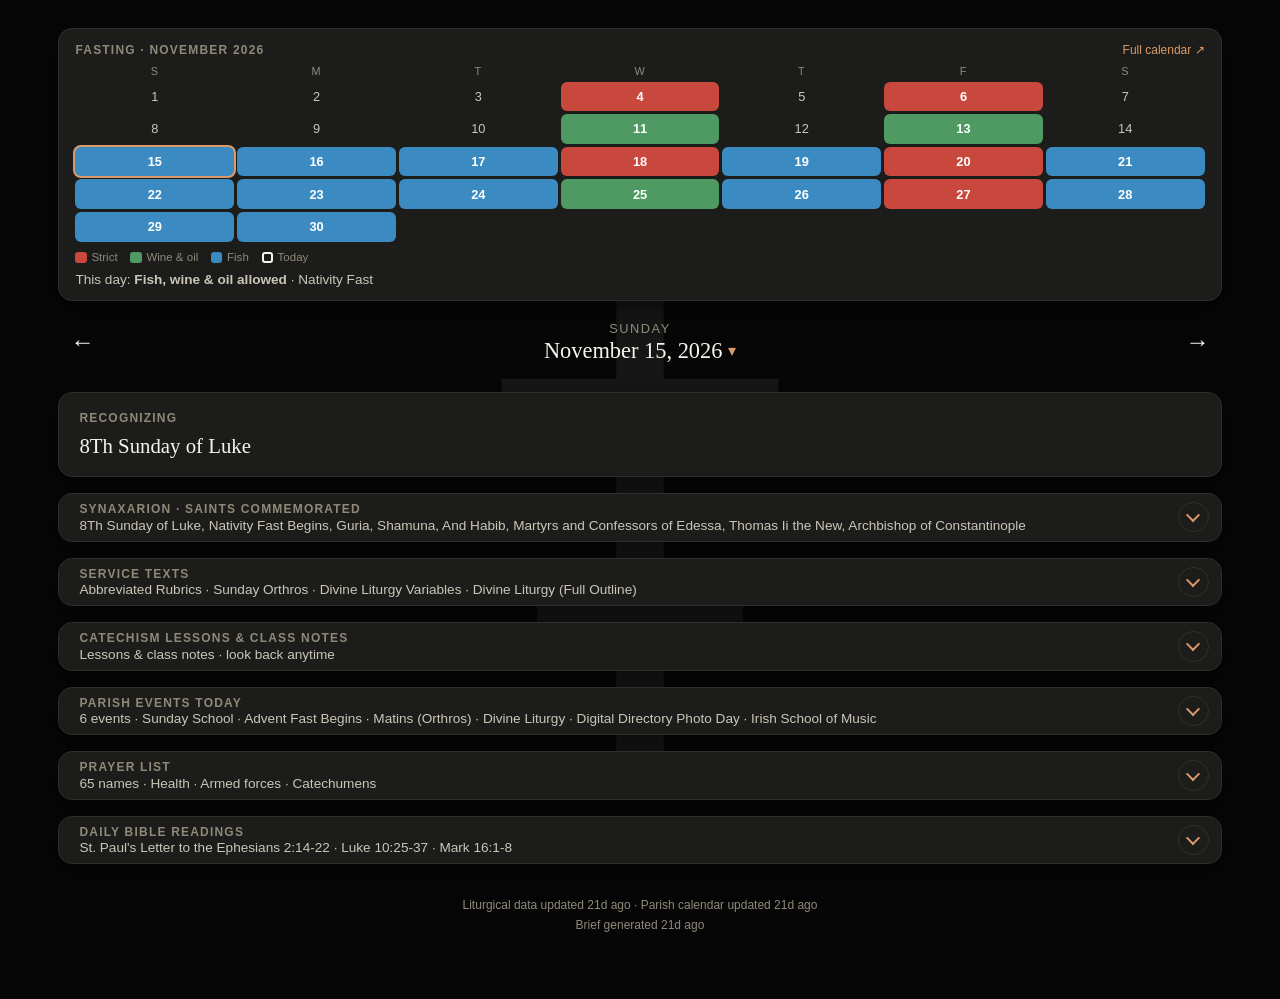
==== index.html @ bfa7f26e "Parish apolytikion of Sts. Constantine and Helen inserted every Sunday in the Liturgy texts (data/pa" ====
<!doctype html>
<html lang="en">
<head>
<meta charset="utf-8">
<meta name="viewport" content="width=device-width, initial-scale=1, viewport-fit=cover">
<title>Daily Orthodox Brief</title>
<link rel="manifest" href="manifest.webmanifest">
<link rel="apple-touch-icon" href="icons/icon-180.png">
<link rel="stylesheet" href="fasting.css">
<link rel="stylesheet" href="catechism.css">
<meta name="apple-mobile-web-app-capable" content="yes">
<meta name="apple-mobile-web-app-status-bar-style" content="black-translucent">
<meta name="theme-color" content="#060606">
<style>
  :root {
    --bg: #060606;
    --cross: #161616;
    --ink: #f7f4ec;
    --ink-soft: #cbc6b8;
    --ink-faint: #8f897a;
    --rule: #302f2c;
    --accent: #d99a6c;
    --card-bg: #1c1c1a;
    --warn-bg: #2c2314;
    --warn-ink: #e0b878;
    --serif: "Iowan Old Style", "Palatino Linotype", Palatino, Georgia, "Times New Roman", serif;
    --sans: -apple-system, BlinkMacSystemFont, "Segoe UI", Roboto, Helvetica, Arial, sans-serif;
  }
  * { box-sizing: border-box; }
  html, body {
    margin: 0;
    padding: 0;
    background: var(--bg);
    color: var(--ink);
    font-family: var(--sans);
    -webkit-font-smoothing: antialiased;
  }
  body {
    padding: env(safe-area-inset-top) env(safe-area-inset-right) env(safe-area-inset-bottom) env(safe-area-inset-left);
    min-height: 100vh;
  }
  #bg-cross {
    position: fixed;
    top: 50%;
    left: 50%;
    transform: translate(-50%, -50%);
    width: min(65vw, 420px);
    height: 88vh;
    z-index: 0;
    pointer-events: none;
  }
  #bg-cross .cross-shape { fill: var(--cross); }
  a { color: var(--accent); }
  main {
    position: relative;
    z-index: 1;
    max-width: 640px;
    margin: 0 auto;
    padding: 1.75rem 1.25rem 4rem;
  }
  @media (orientation: landscape) {
    main { max-width: 94vw; }
  }

  .nav-bar {
    display: flex;
    align-items: center;
    justify-content: space-between;
    gap: 0.75rem;
    margin-bottom: 1.5rem;
  }
  .nav-btn {
    appearance: none;
    border: none;
    background: none;
    color: var(--ink);
    font-size: 1.5rem;
    line-height: 1;
    padding: 0.5rem 0.75rem;
    cursor: pointer;
    border-radius: 8px;
  }
  .nav-btn:disabled { color: var(--rule); cursor: default; }
  .nav-btn:not(:disabled):active { background: var(--rule); }

  .date-heading {
    text-align: center;
    flex: 1;
    appearance: none;
    background: none;
    border: none;
    color: var(--ink);
    font: inherit;
    cursor: pointer;
    padding: 0.25rem 0.5rem;
    border-radius: 10px;
  }
  .date-heading:active, .date-heading[aria-expanded="true"] { background: #1c1c1a; }
  .date-caret { font-size: 0.7em; color: var(--accent); vertical-align: 0.15em; }
  .date-picker {
    position: relative;
    z-index: 5;
    background: var(--card-bg);
    border: 1px solid var(--accent);
    border-radius: 14px;
    padding: 0.9rem 1rem;
    margin: -0.75rem 0 1.25rem;
    box-shadow: 0 10px 28px rgba(0, 0, 0, 0.6);
  }
  .date-picker[hidden] { display: none; }
  .date-picker-row { display: grid; grid-template-columns: 1fr 1.6fr 1.3fr; gap: 0.5rem; }
  .date-picker label span {
    display: block;
    font-size: 0.68rem;
    letter-spacing: 0.1em;
    text-transform: uppercase;
    color: var(--ink-faint);
    margin-bottom: 0.25rem;
  }
  .date-picker select {
    width: 100%;
    background: var(--bg);
    color: var(--ink);
    border: 1px solid var(--rule);
    border-radius: 8px;
    padding: 0.55rem 0.45rem;
    font-size: 1rem;
    font-family: var(--sans);
  }
  .date-picker-actions { display: flex; gap: 0.5rem; margin-top: 0.75rem; }
  .date-picker-actions button {
    flex: 1;
    appearance: none;
    border-radius: 8px;
    padding: 0.6rem;
    font-size: 0.95rem;
    font-family: var(--sans);
    cursor: pointer;
  }
  .dp-today { background: none; border: 1px solid var(--rule); color: var(--ink); }
  .dp-go { background: var(--accent); border: 1px solid var(--accent); color: #1c1c1a; font-weight: 700; }
  .date-heading .weekday {
    display: block;
    font-size: 0.8rem;
    letter-spacing: 0.12em;
    text-transform: uppercase;
    color: var(--ink-faint);
    margin-bottom: 0.15rem;
  }
  .date-heading .date {
    display: block;
    font-family: var(--serif);
    font-size: 1.4rem;
  }
  .today-btn {
    display: block;
    margin: -0.75rem auto 1.5rem;
    text-align: center;
    background: none;
    border: none;
    color: var(--accent);
    font-size: 0.85rem;
    cursor: pointer;
  }

  section.card {
    background: var(--card-bg);
    border: 1px solid var(--rule);
    border-radius: 14px;
    padding: 1.1rem 1.25rem;
    margin-bottom: 1rem;
    box-shadow: 0 8px 24px rgba(0, 0, 0, 0.5);
  }
  section.card h2 {
    margin: 0 0 0.6rem;
    font-size: 0.75rem;
    letter-spacing: 0.1em;
    text-transform: uppercase;
    color: var(--ink-faint);
    font-weight: 600;
  }

  .feast-title {
    font-family: var(--serif);
    font-size: 1.3rem;
    margin: 0;
  }

  .great-feast-badge {
    margin: 0 0 0.5rem;
    font-size: 0.78rem;
    font-weight: 700;
    letter-spacing: 0.12em;
    text-transform: uppercase;
    color: var(--accent);
  }

  .summary-title {
    font-family: var(--serif);
    font-size: 1.05rem;
    color: var(--ink-soft);
    margin: 0 0 0.75rem;
  }

  .synaxarion-panel { margin-top: 0.5rem; }

  /* Collapsible sections: a thin bar with a chevron; the open body scrolls
     inside itself and stops just short of the screen height. */
  section.card.cs { padding: 0; }
  .cs-bar {
    appearance: none; display: flex; align-items: center; gap: 0.6rem; width: 100%;
    background: var(--card-bg); border: none; border-radius: 14px; color: var(--ink);
    padding: 0.5rem 0.75rem 0.5rem 1.25rem; text-align: left; cursor: pointer; font-family: var(--sans);
    position: sticky; top: 0; z-index: 3;
  }
  .cs.open > .cs-bar { border-radius: 14px 14px 0 0; border-bottom: 1px solid var(--rule); }
  .cs-bar:focus-visible { outline: 2px solid var(--accent); outline-offset: -2px; }
  .cs-titles { flex: 1; min-width: 0; display: flex; flex-direction: column; }
  .cs-title { font-size: 0.75rem; letter-spacing: 0.1em; text-transform: uppercase; color: var(--ink-faint); font-weight: 600; }
  .cs-meta { font-size: 0.85rem; color: var(--ink-soft); margin-top: 0.1rem; white-space: nowrap; overflow: hidden; text-overflow: ellipsis; }
  .cs-meta:empty { display: none; }
  .cs-highlight .cs-title { color: var(--accent); }
  .cs-chevron {
    flex-shrink: 0; width: 1.9rem; height: 1.9rem; border-radius: 50%; border: 1px solid var(--rule);
    display: flex; align-items: center; justify-content: center; color: var(--accent);
  }
  .cs-chevron::before {
    content: ""; width: 0.5rem; height: 0.5rem; border-right: 2px solid currentColor; border-bottom: 2px solid currentColor;
    transform: translateY(-0.12rem) rotate(45deg); transition: transform 0.2s;
  }
  .cs.open .cs-chevron::before { transform: translateY(0.12rem) rotate(-135deg); }
  .cs-body {
    max-height: calc(100vh - 80px);
    max-height: calc(100dvh - 80px);
    overflow-y: auto;
    -webkit-overflow-scrolling: touch;
    /* Let a swipe that reaches the end of the box carry on scrolling the page
       (like the old service-text panel), so she can move on to other sections.
       Only sideways overscroll is contained. */
    overscroll-behavior-x: contain;
    overscroll-behavior-y: auto;
    scrollbar-color: #ffffff transparent;
    padding: 0.8rem 1.25rem 1.1rem;
  }
  .cs-body[hidden] { display: none; }
  /* Pinned footer under a section's scroll box (Service Texts notes). */
  .cs-foot {
    position: sticky; bottom: 0; z-index: 3;
    background: var(--card-bg); border-top: 1px solid var(--rule);
    border-radius: 0 0 14px 14px; padding: 0.55rem 1.25rem calc(0.6rem + env(safe-area-inset-bottom));
  }
  .cs:not(.open) > .cs-foot { display: none; }
  .svc-foot:not(:has(.svc-notes)):has(.anchored-summary[hidden]) { display: none; }
  .cs[data-cs="services"] > .cs-body { max-height: calc(100vh - 80px - 3.6rem); max-height: calc(100dvh - 80px - 3.6rem); }
  .cs[data-cs="services"].notes-open > .cs-body { max-height: calc(100vh - 80px - 17rem); max-height: calc(100dvh - 80px - 17rem); }
  .svc-notes-row { display: flex; align-items: center; gap: 0.6rem; }
  .svc-notes-toggle {
    flex: 1; appearance: none; background: none; border: none; padding: 0.35rem 0; cursor: pointer; text-align: left;
    color: var(--ink); font-family: var(--sans); font-size: 0.9rem; display: flex; align-items: center; gap: 0.45rem;
  }
  .svc-notes-chev { width: 0.45rem; height: 0.45rem; border-right: 2px solid var(--accent); border-bottom: 2px solid var(--accent); transform: translateY(0.1rem) rotate(-135deg); transition: transform 0.2s; }
  .svc-notes-toggle[aria-expanded="true"] .svc-notes-chev { transform: translateY(-0.1rem) rotate(45deg); }
  .svc-notes-row .notes-doxy { width: auto; margin: 0; flex-shrink: 0; }
  .svc-notes-panel { padding-top: 0.5rem; }
  .svc-notes-panel .notes-textarea { min-height: 7rem; }
  .svc-foot .anchored-summary { margin-top: 0; padding-top: 0; border-top: none; }
  .svc-notes + .anchored-summary:not([hidden]) { margin-top: 0.35rem; font-size: 0.8rem; }
  .cs-body::-webkit-scrollbar { width: 8px; }
  .cs-body::-webkit-scrollbar-track { background: transparent; }
  .cs-body::-webkit-scrollbar-thumb { background-color: #ffffff; border-radius: 8px; }
  /* Inside a collapsible the section body is the one scroller (no nested scroll boxes). */
  .cs-body .service-text-panel { max-height: none; overflow: visible; }
  /* Sticky headers inside the scroll box sit flush with its top edge; the shadow
     covers the box's top padding so text doesn't peek through above them. */
  .cs-body .checkable-header { top: -0.8rem; box-shadow: 0 -0.8rem 0 var(--card-bg); }
  .cs-body .text-switch ~ .service-text-scroll .checkable-header { top: calc(-0.8rem + var(--switch-h, 0px)); box-shadow: none; }

  .na-section { margin-top: 1rem; padding-top: 0.8rem; border-top: 1px solid var(--rule); }
  .na-heading { margin: 0 0 0.6rem; font-size: 0.72rem; letter-spacing: 0.1em; text-transform: uppercase; color: var(--ink-faint); font-weight: 600; }
  .na-bio { margin-bottom: 0.9rem; }
  .na-bio summary { list-style: none; cursor: pointer; }
  .na-bio summary::-webkit-details-marker { display: none; }
  .na-title { display: block; font-weight: 600; font-size: 0.95rem; margin-bottom: 0.25rem; }
  .na-excerpt { display: block; font-family: var(--serif); font-size: 1.02rem; line-height: 1.55; color: var(--ink-soft); }
  .na-bio[open] .na-excerpt { display: none; }
  .na-more { display: inline-block; margin-top: 0.3rem; font-size: 0.85rem; color: var(--accent); }
  .na-bio[open] .na-more { display: none; }
  .na-full { font-family: var(--serif); font-size: 1.02rem; line-height: 1.6; color: var(--ink-soft); }
  .na-full p { margin: 0 0 0.6rem; }
  .na-bio { scroll-margin-top: 0.75rem; }
  .na-less { display: block; margin: 0 0 0.35rem; padding: 0; border: none; background: none; font: inherit; font-size: 0.85rem; color: var(--accent); cursor: pointer; }
  .na-link { display: inline-block; margin-top: 0.3rem; font-size: 0.85rem; }
  .na-note { font-size: 0.72rem; color: var(--ink-faint); margin: 0.2rem 0 0; }

  .story-block { margin-bottom: 1.1rem; }
  .story-block:last-child { margin-bottom: 0; }
  .story-title { font-weight: 600; font-size: 0.95rem; margin: 0 0 0.3rem; }
  .story-text { font-family: var(--serif); font-size: 1.05rem; line-height: 1.6; color: var(--ink-soft); }
  .story-text p { margin: 0 0 0.6rem; }
  .story-text p:last-child { margin-bottom: 0; }

  .fast-cal-link { font-size: 0.85rem; }

  a.mini-fast {
    display: block;
    color: inherit;
    text-decoration: none;
    -webkit-tap-highlight-color: transparent;
  }
  a.mini-fast:active section.card { background: #232320; }
  .mini-fast section.card { padding: 0.85rem 1rem 0.8rem; }
  .mini-fast-head {
    display: flex;
    align-items: baseline;
    justify-content: space-between;
    margin-bottom: 0.5rem;
  }
  .mini-fast-head h2 { margin: 0 !important; }
  .mini-fast-open { font-size: 0.75rem; color: var(--accent); white-space: nowrap; }
  .mini-fast-today { font-size: 0.85rem; color: var(--ink-soft); margin: 0.55rem 0 0; }
  .mini-fast-note { font-size: 0.7rem; color: var(--ink-faint); margin: 0.35rem 0 0; }

  .reading-block { margin-bottom: 1.4rem; }
  .reading-block:last-child { margin-bottom: 0; }
  .reading-label {
    font-size: 0.85rem;
    font-weight: 600;
    color: var(--ink-soft);
    margin: 0 0 0.4rem;
  }
  .reading-source {
    font-weight: 400;
    font-style: italic;
    color: var(--ink-faint);
    margin-left: 0.5rem;
  }
  .reading-text {
    font-family: var(--serif);
    font-size: 1.15rem;
    line-height: 1.6;
    margin: 0;
  }

  .link-row {
    display: flex;
    gap: 1.25rem;
    flex-wrap: wrap;
    font-size: 0.95rem;
  }

  .service-select {
    width: 100%;
    background: var(--bg);
    color: var(--ink);
    border: 1px solid var(--rule);
    border-radius: 8px;
    padding: 0.6rem 0.7rem;
    font-size: 1rem;
    font-family: var(--sans);
  }
  .service-text-scroll { margin-top: 0.5rem; }
  .text-switch {
    position: sticky; top: -0.8rem; z-index: 3;
    background: var(--card-bg); box-shadow: 0 -0.8rem 0 var(--card-bg);
    margin: 0 -1.25rem; padding: 0.15rem 0 0.45rem;
    border-bottom: 1px solid var(--rule);
  }
  .text-chips {
    display: flex; gap: 0.4rem; overflow-x: auto; -webkit-overflow-scrolling: touch;
    padding: 0 1.25rem; scrollbar-width: none; overscroll-behavior-x: contain;
  }
  .text-chips::-webkit-scrollbar { display: none; }
  .text-chip {
    flex-shrink: 0; appearance: none; cursor: pointer; white-space: nowrap;
    background: var(--bg); color: var(--ink-soft); border: 1px solid var(--rule); border-radius: 999px;
    padding: 0.45rem 0.85rem; font-size: 0.85rem; font-family: var(--sans);
  }
  .text-chip.active { border-color: var(--accent); color: var(--accent); background: rgba(217, 154, 108, 0.1); font-weight: 600; }
  .text-switch-prompt { margin: 0.6rem 0 0; font-size: 0.85rem; color: var(--ink-faint); }
  .text-switch-prompt[hidden] { display: none; }
  .service-text-panel {
    max-height: calc(50vh + 192px);
    overflow-y: auto;
    -webkit-overflow-scrolling: touch;
    scrollbar-color: #ffffff transparent;
  }
  .service-text-panel::-webkit-scrollbar { width: 8px; }
  .service-text-panel::-webkit-scrollbar-track { background: transparent; }
  .service-text-panel::-webkit-scrollbar-thumb {
    background-color: #ffffff;
    border-radius: 8px;
  }
  .service-text-body {
    font-family: var(--serif);
    font-size: 1.05rem;
    line-height: 1.6;
    white-space: pre-wrap;
  }

  .checkable-line {
    display: flex;
    align-items: flex-start;
    gap: 0.65rem;
    margin-bottom: 0.85rem;
    cursor: pointer;
  }
  .line-check {
    flex-shrink: 0;
    width: 1.15rem;
    height: 1.15rem;
    margin-top: 0.25rem;
    accent-color: var(--accent);
  }
  .line-text {
    font-family: var(--serif);
    font-size: 1.05rem;
    line-height: 1.5;
    white-space: pre-wrap;
  }
  .checkable-line:has(.line-check:checked) .line-text { opacity: 0.4; }
  .checkable-line.heading-line {
    cursor: default;
    margin-top: 1.1rem;
  }
  .checkable-line.heading-line .line-text {
    font-weight: 600;
    letter-spacing: 0.02em;
  }
  .checkable-line.meta-line {
    cursor: default;
  }
  .checkable-line.meta-line .line-text {
    color: var(--ink-faint);
    font-size: 0.95rem;
  }

  .checkable-header {
    position: sticky;
    top: 0;
    z-index: 2;
    background: var(--card-bg);
    padding-bottom: 0.25rem;
    border-bottom: 1px solid var(--rule);
  }
  .jump-to-progress {
    appearance: none;
    display: block;
    width: 100%;
    text-align: left;
    background: none;
    border: 1px solid var(--rule);
    border-radius: 8px;
    color: var(--accent);
    padding: 0.45rem 0.7rem;
    margin: 0.5rem 0 0.5rem;
    font-size: 0.85rem;
    font-family: var(--sans);
    cursor: pointer;
  }
  .jump-to-progress:active { background: var(--rule); }
  .header-actions { display: flex; gap: 0.5rem; align-items: stretch; }
  .header-actions .jump-to-progress { flex: 1; }
  .add-note-btn {
    appearance: none;
    background: none;
    border: 1px solid var(--rule);
    border-radius: 8px;
    color: var(--accent);
    padding: 0.45rem 0.7rem;
    margin: 0.5rem 0;
    font-size: 0.85rem;
    font-family: var(--sans);
    cursor: pointer;
    white-space: nowrap;
  }
  .add-note-btn:active { background: var(--rule); }
  .checkable-rows .checkable-line { -webkit-touch-callout: none; -webkit-user-select: none; user-select: none; }
  .checkable-line.note-pressing { background: rgba(217, 154, 108, 0.12); border-radius: 8px; }
  .anchored-note {
    display: block;
    width: 100%;
    text-align: left;
    appearance: none;
    background: rgba(217, 154, 108, 0.08);
    border: none;
    border-left: 3px solid var(--accent);
    border-radius: 0 8px 8px 0;
    color: var(--ink);
    font-family: var(--sans);
    font-size: 0.9rem;
    line-height: 1.45;
    padding: 0.45rem 0.7rem;
    margin: -0.4rem 0 0.9rem 1.8rem;
    width: calc(100% - 1.8rem);
    white-space: pre-wrap;
    cursor: pointer;
  }
  .anchored-note::before { content: "\1F4DD  "; }
  .notes-hint { font-size: 0.75rem; color: var(--ink-faint); margin: 0.6rem 0 0; }
  .anchored-summary {
    display: flex;
    align-items: center;
    justify-content: space-between;
    gap: 0.75rem;
    margin-top: 0.7rem;
    padding-top: 0.7rem;
    border-top: 1px solid var(--rule);
    font-size: 0.85rem;
    color: var(--ink-soft);
  }
  .anchored-summary[hidden] { display: none; }
  .anchored-summary .notes-doxy { width: auto; margin: 0; white-space: nowrap; flex-shrink: 0; }
  .note-sheet-backdrop {
    position: fixed; inset: 0; z-index: 50;
    background: rgba(0, 0, 0, 0.6);
    display: flex; align-items: flex-end; justify-content: center;
  }
  .note-sheet {
    width: 100%; max-width: 640px;
    background: var(--card-bg);
    border: 1px solid var(--rule);
    border-radius: 16px 16px 0 0;
    padding: 1rem 1.1rem calc(1rem + env(safe-area-inset-bottom));
    box-shadow: 0 -8px 24px rgba(0, 0, 0, 0.6);
  }
  .note-sheet h3 { margin: 0 0 0.3rem; font-size: 0.75rem; letter-spacing: 0.1em; text-transform: uppercase; color: var(--ink-faint); font-weight: 600; }
  .note-sheet .note-quote { font-family: var(--serif); font-size: 0.95rem; color: var(--ink-soft); margin: 0 0 0.6rem; font-style: italic; }
  .note-sheet textarea { min-height: 6rem; }
  .note-sheet-actions { display: flex; gap: 0.5rem; margin-top: 0.6rem; }
  .note-sheet-actions button {
    flex: 1; appearance: none; background: none; border: 1px solid var(--rule); border-radius: 8px;
    color: var(--ink); padding: 0.6rem; font-size: 0.9rem; font-family: var(--sans); cursor: pointer;
  }
  .note-sheet-actions .note-save { border-color: var(--accent); color: var(--accent); font-weight: 600; }
  .note-sheet-actions .note-delete { color: #e07a6e; }
  .text-search-bar {
    display: flex;
    align-items: center;
    gap: 0.5rem;
    padding-bottom: 0.5rem;
  }
  .text-search-input {
    flex: 1;
    min-width: 0;
    background: var(--bg);
    color: var(--ink);
    border: 1px solid var(--rule);
    border-radius: 8px;
    padding: 0.5rem 0.7rem;
    font-size: 0.95rem;
    font-family: var(--sans);
  }
  .text-search-count {
    font-size: 0.78rem;
    color: var(--ink-faint);
    white-space: nowrap;
    min-width: 3.5em;
    text-align: center;
  }
  .text-search-nav {
    appearance: none;
    background: none;
    border: 1px solid var(--rule);
    border-radius: 6px;
    color: var(--ink);
    padding: 0.35rem 0.55rem;
    font-size: 0.9rem;
    line-height: 1;
    cursor: pointer;
  }
  .text-search-nav:active { background: var(--rule); }
  .text-search-clear {
    appearance: none;
    background: none;
    border: 1px solid var(--rule);
    border-radius: 6px;
    color: var(--ink);
    width: 1.9rem;
    height: 1.9rem;
    font-size: 1.1rem;
    line-height: 1;
    cursor: pointer;
    flex-shrink: 0;
  }
  .text-search-clear:active { background: var(--rule); }
  .line-text mark {
    background: var(--accent);
    color: var(--bg);
    border-radius: 3px;
    padding: 0 1px;
  }
  .checkable-line.search-current {
    outline: 2px solid var(--accent);
    border-radius: 8px;
  }

  .notes-textarea {
    display: block;
    width: 100%;
    min-height: 9rem;
    resize: vertical;
    background: var(--bg);
    color: var(--ink);
    border: 1px solid var(--rule);
    border-radius: 8px;
    padding: 0.6rem 0.7rem;
    font-family: var(--serif);
    font-size: 1rem;
    line-height: 1.5;
    /* White scrollbar, like the service-text scroll box (color-scheme makes
       iOS draw its overlay scroll indicator light on the dark box). */
    overflow-y: auto;
    color-scheme: dark;
    scrollbar-color: #ffffff transparent;
  }
  .notes-textarea::-webkit-scrollbar { width: 8px; }
  .notes-textarea::-webkit-scrollbar-track { background: transparent; }
  .notes-textarea::-webkit-scrollbar-thumb { background-color: #ffffff; border-radius: 8px; }

  /* Parish practice in the Divine Liturgy Full Outline (see parishPractice). */
  .parish-tag {
    display: inline-block; font-family: var(--sans, system-ui, sans-serif); font-style: normal;
    font-size: 0.66rem; font-weight: 600; letter-spacing: 0.06em; text-transform: uppercase;
    color: var(--accent); border: 1px solid var(--accent); border-radius: 999px;
    padding: 0.05rem 0.45rem; margin-right: 0.35rem; vertical-align: 0.12em;
  }
  .parish-rubric {
    margin: -0.35rem 0 0.9rem 1.8rem; font-family: var(--serif); font-style: italic;
    font-size: 0.98rem; line-height: 1.45; color: var(--accent);
  }
  .heading-line + .parish-rubric, .parish-rubric + .parish-rubric { margin-left: 0; }
  .heading-line + .parish-rubric { margin-top: -0.3rem; }
  .parish-rubric + .parish-rubric { margin-top: -0.5rem; }
  .line-main { display: flex; flex-direction: column; min-width: 0; }
  .choir-resp {
    font-family: var(--serif); font-style: italic; font-size: 0.95rem; color: var(--ink-faint); margin-top: 0.15rem;
  }
  .line-ref {
    align-self: flex-start; margin-top: 0.25rem; font-size: 0.8rem; color: var(--accent);
    border: 1px solid var(--rule); border-radius: 6px; padding: 0.05rem 0.4rem;
  }
  /* "The choir responds ... to each petition": its response is shown after
     every petition instead, so the instruction line itself is hidden. */
  .checkable-line.rubric-line { display: none; }
  .checkable-line.parish-title .title-sub {
    font-family: var(--serif); font-style: italic; font-weight: 400; font-size: 0.92rem; color: var(--ink-faint); margin-top: 0.2rem;
  }
  .checkable-line.reading-title { cursor: default; margin: 0.6rem 0 0.5rem; }
  .reading-kicker {
    font-size: 0.72rem; font-weight: 600; letter-spacing: 0.08em; text-transform: uppercase; color: var(--accent);
  }
  .checkable-line.reading-title .line-text { font-weight: 600; }
  .checkable-line.reading-line { border-left: 3px solid var(--accent); padding-left: 0.6rem; margin-left: -0.2rem; }
  .reading-fill { border-left: 3px solid var(--accent); padding-left: 0.75rem; margin: 0 0 0.85rem; font-family: var(--serif); font-size: 1.05rem; line-height: 1.5; }
  .reading-fill p { margin: 0; }
  .reading-fill .reading-fill-src { font-size: 0.8rem; color: var(--ink-faint); font-style: italic; margin-bottom: 0.2rem; }
  .parish-insert { margin: 1.1rem 0 1rem; border-left: 3px solid var(--accent); padding-left: 0.75rem; }
  .parish-insert-title { font-weight: 600; letter-spacing: 0.02em; font-family: var(--serif); font-size: 1.05rem; }
  .parish-insert-text { margin: 0.35rem 0 0; }
  .parish-skip { margin: 0.2rem 0 0.9rem; }
  .parish-skip-toggle {
    appearance: none; display: block; width: 100%; text-align: left; background: transparent;
    border: 1px dashed var(--rule); border-radius: 8px; padding: 0.55rem 0.7rem; color: var(--accent);
    font-family: var(--serif); font-style: italic; font-size: 0.98rem; line-height: 1.4; cursor: pointer;
  }
  .parish-skip-show {
    display: block; margin-top: 0.2rem; font-style: normal; font-size: 0.8rem; color: var(--ink-faint);
  }
  .parish-skip-show::after { content: " \25BE"; }
  .parish-skip-toggle[aria-expanded="true"] .parish-skip-show::after { content: " \25B4"; }
  .parish-skip.collapsed .parish-skip-rows { display: none; }
  .parish-skip-rows { opacity: 0.55; margin-top: 0.7rem; }
  .notes-actions {
    display: flex;
    align-items: center;
    gap: 0.6rem;
    margin-top: 0.6rem;
  }
  .notes-copy, .notes-text-link {
    appearance: none;
    background: none;
    border: 1px solid var(--rule);
    border-radius: 8px;
    color: var(--accent);
    padding: 0.55rem 0.7rem;
    font-size: 0.85rem;
    font-family: var(--sans);
    text-decoration: none;
    cursor: pointer;
    flex: 1;
  }
  .notes-copy:active, .notes-text-link:active, .notes-doxy:active { background: var(--rule); }
  .notes-doxy {
    appearance: none;
    display: block;
    width: 100%;
    margin-top: 0.6rem;
    background: none;
    border: 1px solid var(--accent);
    border-radius: 8px;
    color: var(--accent);
    padding: 0.55rem 0.7rem;
    font-size: 0.85rem;
    font-family: var(--sans);
    cursor: pointer;
  }
  .notes-copy-status {
    display: block;
    font-size: 0.8rem;
    color: var(--ink-faint);
    margin-top: 0.4rem;
    min-height: 1.2em;
  }

  .event-list { margin: 0; padding: 0; list-style: none; }
  .event-item { padding: 0.5rem 0; border-bottom: 1px solid var(--rule); }
  .event-item:last-child { border-bottom: none; }
  .event-item a { text-decoration: none; color: inherit; }
  .event-time { display: block; font-size: 0.8rem; color: var(--ink-faint); }
  .event-title { display: block; font-size: 1rem; }

  .prayer-group { margin-bottom: 0.75rem; }
  .prayer-group:last-child { margin-bottom: 0; }
  .prayer-group h3 {
    margin: 0 0 0.2rem;
    font-size: 0.8rem;
    font-weight: 600;
    color: var(--ink-soft);
  }
  .prayer-names { margin: 0; font-size: 0.98rem; }

  .banner {
    background: var(--warn-bg);
    color: var(--warn-ink);
    border-radius: 10px;
    padding: 0.7rem 0.9rem;
    font-size: 0.85rem;
    margin-bottom: 1rem;
  }

  footer {
    text-align: center;
    color: var(--ink-faint);
    font-size: 0.75rem;
    margin-top: 2rem;
    line-height: 1.6;
  }

  .empty-state {
    text-align: center;
    color: var(--ink-faint);
    padding: 3rem 1rem;
    font-family: var(--serif);
    font-size: 1.1rem;
  }
</style>
</head>
<body>
<svg id="bg-cross" viewBox="0 0 200 400" preserveAspectRatio="xMidYMid meet" aria-hidden="true">
  <g class="cross-shape">
    <rect x="88" y="30" width="24" height="340"/>
    <rect x="55" y="72" width="90" height="24"/>
    <rect x="30" y="164" width="140" height="28"/>
    <rect x="48" y="268" width="104" height="24"/>
  </g>
</svg>
<main id="app">
  <div class="empty-state" id="loading">Loading today&rsquo;s brief&hellip;</div>
</main>

<script src="fasting.js"></script>
<script src="catechism.js"></script>
<script>
(function () {
  "use strict";

  var app = document.getElementById("app");
  var dayCache = {};
  var index = null;
  var fastingData = null;
  var serviceOrder = [];
  var currentDate = null;

  function esc(s) {
    return String(s == null ? "" : s).replace(/[&<>"']/g, function (c) {
      return { "&": "&amp;", "<": "&lt;", ">": "&gt;", '"': "&quot;", "'": "&#39;" }[c];
    });
  }

  function parseISODate(s) {
    var parts = s.split("-").map(Number);
    return new Date(parts[0], parts[1] - 1, parts[2]);
  }

  function formatISODate(d) {
    var y = d.getFullYear();
    var m = String(d.getMonth() + 1).padStart(2, "0");
    var day = String(d.getDate()).padStart(2, "0");
    return y + "-" + m + "-" + day;
  }

  function addDays(dateStr, n) {
    var d = parseISODate(dateStr);
    d.setDate(d.getDate() + n);
    return formatISODate(d);
  }

  function friendlyDate(dateStr) {
    var d = parseISODate(dateStr);
    var weekday = d.toLocaleDateString(undefined, { weekday: "long" });
    var rest = d.toLocaleDateString(undefined, { month: "long", day: "numeric", year: "numeric" });
    return { weekday: weekday, date: rest };
  }

  function formatEventTime(sqlDateTime) {
    if (!sqlDateTime) return "";
    var iso = sqlDateTime.replace(" ", "T");
    var d = new Date(iso);
    if (isNaN(d.getTime())) return "";
    var isMidnight = d.getHours() === 0 && d.getMinutes() === 0;
    if (isMidnight) return "All day";
    return d.toLocaleTimeString(undefined, { hour: "numeric", minute: "2-digit" });
  }

  function fetchJSON(url) {
    return fetch(url, { cache: "no-store" }).then(function (r) {
      if (!r.ok) throw new Error("HTTP " + r.status + " for " + url);
      return r.json();
    });
  }

  function loadIndex() {
    return fetchJSON("data/index.json").then(function (data) {
      index = data;
    });
  }

  var parish = null;
  function loadParish() {
    return fetchJSON("data/parish.json").then(function (d) { parish = d; }).catch(function () { parish = null; });
  }

  function loadDay(dateStr) {
    if (dayCache[dateStr]) return Promise.resolve(dayCache[dateStr]);
    return fetchJSON("data/days/" + dateStr + ".json").then(function (data) {
      dayCache[dateStr] = data;
      return data;
    });
  }

  function relativeStaleness(iso) {
    if (!iso) return "never";
    var then = new Date(iso).getTime();
    if (isNaN(then)) return "unknown";
    var diffH = Math.round((Date.now() - then) / 36e5);
    if (diffH < 1) return "just now";
    if (diffH < 24) return diffH + "h ago";
    var diffD = Math.round(diffH / 24);
    return diffD + "d ago";
  }

  function renderFeastSection(lit) {
    if (!lit || !lit.feasts || !lit.feasts.length) return "";
    var badge = "";
    var heading = "Recognizing";
    if (lit.great_feast) {
      heading = "Feast";
      var label = lit.great_feast.is_pascha ? "Pascha" : "Great Feast";
      badge = '<p class="great-feast-badge">&#10022; ' + esc(label) + "</p>";
    }
    return (
      "<section class=\"card\"><h2>" + esc(heading) + "</h2>" +
      badge +
      '<p class="feast-title">' +
      lit.feasts.map(esc).join(" &middot; ") +
      "</p></section>"
    );
  }

  /* A collapsible section: thin bar (title, optional one-line meta, chevron),
     collapsed by default. See wireCollapsibles(). */
  function renderCollapsible(id, title, meta, inner, extraClass, foot) {
    return (
      '<section class="card cs' + (extraClass ? " " + extraClass : "") + '" data-cs="' + esc(id) + '">' +
      '<button type="button" class="cs-bar" aria-expanded="false" aria-controls="cs-body-' + esc(id) + '">' +
      '<span class="cs-titles"><span class="cs-title">' + esc(title) + '</span><span class="cs-meta">' + (meta ? esc(meta) : "") + "</span></span>" +
      '<span class="cs-chevron" aria-hidden="true"></span></button>' +
      '<div class="cs-body" id="cs-body-' + esc(id) + '" role="region" aria-label="' + esc(title) + '" hidden>' + inner + "</div>" +
      (foot || "") +
      "</section>"
    );
  }

  function renderSaintsSection(lit) {
    if (!lit || !lit.saints || !lit.saints.length) return "";
    var summary = lit.summary_title ? '<p class="summary-title">' + esc(lit.summary_title) + "</p>" : "";
    var synaxarion = lit.synaxarion
      ? '<div class="synaxarion-panel"><div class="service-text-body">' + esc(lit.synaxarion) + "</div></div>"
      : "";
    return renderCollapsible("synaxarion", "Synaxarion · Saints Commemorated", lit.summary_title || lit.saints.slice(0, 2).join(" · "),
      summary + synaxarion + renderNewAdvent(lit));
  }

  /* Biographies from the Catholic Encyclopedia (1913) on newadvent.org,
     attached by fetch.py only when the match is unambiguous. */
  function renderNewAdvent(lit) {
    if (!lit.newadvent || !lit.newadvent.length) return "";
    var blocks = lit.newadvent.map(function (b) {
      var more = b.more && b.more.length > b.excerpt.length + 40;
      return (
        '<details class="na-bio">' +
        '<summary><span class="na-title">' + esc(b.title) + '</span>' +
        '<span class="na-excerpt">' + esc(b.excerpt) + "</span>" +
        (more ? '<span class="na-more">Read more &#9662;</span>' : "") +
        "</summary>" +
        (more ? '<div class="na-full">' + b.more.split(/\n\n+/).map(function (para) { return "<p>" + esc(para) + "</p>"; }).join("") + "</div>" +
          '<button type="button" class="na-less">Read less &#9652;</button>' : "") +
        '<a class="na-link" href="' + esc(b.url) + '" target="_blank" rel="noopener">Full article on New Advent &#8599;</a>' +
        "</details>"
      );
    }).join("");
    return (
      '<div class="na-section"><h3 class="na-heading">From the Catholic Encyclopedia (New Advent)</h3>' +
      blocks +
      '<p class="na-note">Written in 1913 from a Roman Catholic perspective; Orthodox lives of the saints may differ.</p></div>'
    );
  }

  function renderStoriesSection(lit) {
    if (!lit || !lit.stories || !lit.stories.length) return "";
    var blocks = lit.stories
      .map(function (s) {
        return (
          '<div class="story-block"><p class="story-title">' +
          esc(s.title) +
          '</p><div class="story-text">' +
          s.html +
          "</div></div>"
        );
      })
      .join("");
    return '<section class="card"><h2>About Today&rsquo;s Saints</h2>' + blocks + "</section>";
  }

  /* Compact current-month fasting calendar shown at the top of the brief.
     Tapping it opens the full calendar (fasting.html) in a new tab. */
  function renderMiniFastingCalendar(dateStr) {
    if (!fastingData || !window.Fasting) return "";
    var F = window.Fasting;
    var y = +dateStr.slice(0, 4), m = +dateStr.slice(5, 7);
    var info = F.dayInfo(fastingData, dateStr);
    if (!info.covered) return "";
    var today = F.todayCentral();
    var who = dateStr === today ? "Today" : "This day";
    var line = info.levelInfo
      ? who + ": <strong>" + F.esc(info.levelInfo.label) + "</strong>"
      : info.fastFree ? who + ": fast-free" : who + ": no fast";
    var context = info.season ? info.season.name : info.fastFree ? info.fastFree.name.replace(/^Fast-free: /, "") : "";
    if (context) line += " &middot; " + F.esc(context);
    var levels = F.levelsInMonth(fastingData, y, m);
    var href = "fasting.html?m=" + y + "-" + F.pad(m) + "&d=" + dateStr;
    return (
      '<a class="mini-fast" href="' + href + '" target="_blank" rel="opener" aria-label="Open the full fasting calendar">' +
      '<section class="card"><div class="mini-fast-head"><h2>Fasting &middot; ' + F.MONTHS[m - 1] + " " + y + "</h2>" +
      '<span class="mini-fast-open">Full calendar &#8599;</span></div>' +
      F.monthGrid(fastingData, y, m, { today: today, selected: dateStr, compact: true }) +
      F.legend(fastingData, levels, { free: F.hasFastFree(fastingData, y, m), today: true }) +
      '<p class="mini-fast-today">' + line + "</p>" +
      (info.provisional ? '<p class="mini-fast-note">Provisional &mdash; the Archdiocese hasn&rsquo;t published this year&rsquo;s calendar yet.</p>' : "") +
      "</section></a>"
    );
  }

  function renderReadingSection(lit) {
    if (!lit || !lit.readings || !lit.readings.length) return "";
    var blocks = lit.readings
      .map(function (r) {
        var source = r.source_label ? '<span class="reading-source">from ' + esc(r.source_label) + "</span>" : "";
        return (
          '<div class="reading-block"><p class="reading-label">' +
          esc(r.display) +
          source +
          '</p><p class="reading-text">' +
          esc(r.text) +
          "</p></div>"
        );
      })
      .join("");
    var meta = lit.readings.map(function (r) { return r.display; }).join(" · ");
    return renderCollapsible("readings", "Daily Bible Readings", meta, blocks);
  }

  function renderTextChooser(groupId, items) {
    if (!items || !items.length) return "";
    // A row of chips (scrolls sideways if it doesn't fit), pinned at the top of
    // the section's scroll box so she can switch texts from anywhere in one.
    var chips = items
      .map(function (it, i) {
        return '<button type="button" class="text-chip" role="tab" aria-selected="false" data-group="' + esc(groupId) +
          '" data-index="' + i + '">' + esc(it.label) + "</button>";
      })
      .join("");
    var panels = items
      .map(function (it, i) {
        var body = it.html
          ? it.html
          : it.text
          ? '<div class="service-text-body">' + esc(it.text) + "</div>"
          : '<div class="service-text-body">' +
            '<p>Text isn&rsquo;t available inline for this one.</p>' +
            (it.pdf_url ? '<a href="' + esc(it.pdf_url) + '" target="_blank" rel="noopener">Open PDF &rarr;</a>' : "") +
            "</div>";
        return '<div class="service-text-panel" data-group="' + esc(groupId) + '" data-index="' + i + '" hidden>' + body + "</div>";
      })
      .join("");
    return (
      '<div class="text-switch" data-group="' + esc(groupId) + '"><div class="text-chips" role="tablist" aria-label="Choose a text">' + chips + "</div></div>" +
      '<p class="text-switch-prompt" data-group="' + esc(groupId) + '">Tap a text above to open it.</p>' +
      '<div class="service-text-scroll">' + panels + "</div>"
    );
  }

  function isHeadingLine(p) {
    return !/[a-z]/.test(p) && /[A-Z]/.test(p);
  }

  var SPEAKER_TAG_PATTERN = /^(priest|deacon|reader|people|choir|all|bishop|subdeacon|metropolitan)\s*:/i;

  // The first few lines of a service text are usually a title/date/commemorations
  // preamble, not anything actually said in the service. That preamble ends at
  // the first heading or the first line spoken by someone.
  function countPreambleLines(paragraphs) {
    var cap = Math.min(paragraphs.length, 8);
    for (var i = 0; i < cap; i++) {
      if (isHeadingLine(paragraphs[i]) || SPEAKER_TAG_PATTERN.test(paragraphs[i])) return i;
    }
    return 0;
  }

  /* ---- Parish practice (Divine Liturgy Full Outline) --------------------
     Aimee's notes from attending Liturgy at her parish, applied to the Full
     Outline every day it appears. This never adds liturgical text: it only
     re-styles existing lines (title / instruction / reading), hides blocks
     behind a toggle, repeats the choir response the book itself names after
     each petition, and adds short "Our parish" rubrics in her words.
     Paragraph indexes are untouched, so saved progress and pinned notes
     still line up. */
  var GOSPEL_BOOK_RE = /^(st\.?\s*)?(matthew|mark|luke|john)\b/i;
  function startsWithCI(p, prefix) { return p.toLowerCase().indexOf(prefix.toLowerCase()) === 0; }
  function findPara(paras, prefix, from) {
    for (var i = from || 0; i < paras.length; i++) if (startsWithCI(paras[i], prefix)) return i;
    return -1;
  }
  function verseSig(s) { var m = /[0-9]+:[0-9]+/.exec(s || ""); return m ? m[0] : null; }
  function isFallbackPara(p) { return /^\(See the parish bulletin/i.test(p); }

  function parishPractice(label, paras, lit) {
    var pp = { rows: {}, skips: [] };
    if (!/full outline/i.test(label || "")) return pp;
    function row(i) { return pp.rows[i] || (pp.rows[i] = { after: [] }); }
    var readings = (lit && lit.readings) || [];
    function matchReading(ref) {
      var sig = verseSig(ref);
      if (!sig) return null;
      return readings.filter(function (r) { return verseSig(r.display) === sig; })[0] || null;
    }

    // 1-2. Epistle and Gospel laid out as readings, with their titles shown
    // where the reader / deacon announces them.
    function reading(kicker, introPrefix, endPrefix, announcePrefix, pickFallback, rubric) {
      var intro = findPara(paras, introPrefix);
      if (intro < 0) return;
      var t = intro + 1, end = findPara(paras, endPrefix, t);
      if (t >= paras.length || end < 0 || end - t > 12) return;
      var ref = paras[t], fill = null;
      if (isFallbackPara(paras[t])) {
        fill = pickFallback();
        if (!fill) return;
        ref = fill.display;
        row(t).mode = "reading-title"; row(t).kicker = kicker; row(t).display = ref; row(t).fill = fill.text;
      } else {
        var r = matchReading(ref);
        if (r) ref = r.display;
        row(t).mode = "reading-title"; row(t).kicker = kicker; row(t).display = ref;
        for (var i = t + 1; i < end; i++) row(i).mode = "reading";
      }
      if (rubric) row(end - 1).after.push(rubric);
      var ann = findPara(paras, announcePrefix);
      if (ann >= 0 && ann < t) row(ann).ref = ref;
    }
    reading("The Epistle", "The reader chants the appointed epistle", "PRIEST: Peace be to thee that readest",
      "READER: (says the title of the epistle)",
      function () { return readings.filter(function (r) { return r.text && !GOSPEL_BOOK_RE.test(r.display || ""); })[0]; }, null);
    reading("The Gospel", "DEACON: Let us attend. (and he chants the appointed lection)", "PRIEST: Peace be to thee that proclaimest",
      "DEACON: The reading from the holy gospel according to",
      function () { return readings.filter(function (r) { return r.text && GOSPEL_BOOK_RE.test(r.display || ""); })[0]; },
      "The Gospel is read in English, then in Arabic.");

    // 3. The homily is a section title, not a checkbox.
    var hom = findPara(paras, "The priest preaches the homily");
    if (hom >= 0) { row(hom).mode = "title"; row(hom).display = "THE HOMILY"; }

    // 7. Prayer for the catechumens: skipped here.
    var cat = findPara(paras, "PRAYER FOR THE CATECHUMENS");
    if (cat >= 0) {
      var catEnd = cat + 1;
      while (catEnd < paras.length && !isHeadingLine(paras[catEnd])) catEnd++;
      if (catEnd - 1 > cat) pp.skips.push({ start: cat + 1, end: catEnd - 1, label: "Skipped at our parish (done during the Great Entrance)" });
    }

    // 8-9. "The choir responds X to each petition" is an instruction, not a
    // line to check off; the response goes after each petition instead.
    paras.forEach(function (p, i) {
      var m = /^The choir responds (.+?) to (this and the following|each) petitions?(?: until noted)?\.?$/i.exec(p);
      if (!m) return;
      var resp = "Choir: " + m[1].replace(/[.\s]+$/, "") + ".";
      row(i).mode = "instruction";
      var prev = i - 1;
      if (prev >= 0 && !isHeadingLine(paras[prev]) && (m[2].toLowerCase() !== "each" ? !SPEAKER_TAG_PATTERN.test(paras[prev]) : /^deacon\s*:/i.test(paras[prev]))) {
        row(prev).resp = resp;
      }
      for (var j = i + 1; j < paras.length; j++) {
        var q = paras[j];
        if (isHeadingLine(q) || SPEAKER_TAG_PATTERN.test(q) || /^The choir responds/i.test(q)) break;
        if (j + 1 < paras.length && /^choir\s*:/i.test(paras[j + 1])) break; // has its own response line
        row(j).resp = resp;
      }
    });

    // 10-14. Short parish rubrics.
    var bow = findPara(paras, "PRIEST: The grace of our Lord Jesus Christ and the love of God the Father");
    if (bow >= 0) row(bow).after.push("We bow.");
    var hearts = findPara(paras, "PRIEST: Let us lift up our hearts");
    if (hearts >= 0) row(hearts).after.push("We hold out our hands.");
    var epi = paras.indexOf("THE EPICLESIS");
    if (epi >= 0) {
      row(epi).after.push("The people say many of the deacon\u2019s responses here, mostly the Amens.");
      row(epi).after.push("The offering is collected during the Epiclesis.");
    }
    var ofa = paras.indexOf("THE OUR FATHER");
    if (ofa >= 0) row(ofa).after.push("We hold out our hands. Said in English, then in Arabic.");

    // 15. The fraction dialogue isn't said aloud here.
    var dv = findPara(paras, "DEACON: Divide, master, the holy bread");
    var dvEnd = dv >= 0 ? findPara(paras, "DEACON: The warmth of the Holy Spirit", dv) : -1;
    if (dv >= 0 && dvEnd >= dv && dvEnd - dv < 15) pp.skips.push({ start: dv, end: dvEnd, label: "Not said aloud at our parish" });
    return pp;
  }

  /* The parish's own apolytikion (data/parish.json), sung every Sunday at
     the Little Entrance after the day's apolytikia and before the kontakion.
     Not added when the day's texts already have it (their feast, May 21). */
  var PARISH_APOLY_PRESENT_RE = /apolytikion\s+(?:of|for)\s+(?:ss|sts|saints)\.?\s+constantine\s+and\s+helen|Constantine who is Thine Apostle/i;
  function parishApolytikionFor(lit, dateStr) {
    var cfg = parish && parish.sunday_apolytikion;
    if (!cfg || !cfg.text || parseISODate(dateStr).getDay() !== 0) return null;
    var present = (lit.service_texts || []).some(function (s) { return PARISH_APOLY_PRESENT_RE.test(s.text || ""); });
    return present ? null : cfg;
  }
  // Index of the paragraph the parish apolytikion goes after, or -1.
  function parishApolytikionSlot(label, paras) {
    if (!/divine liturgy/i.test(label || "")) return -1;
    var i;
    if (/full outline/i.test(label)) {
      // After the apolytikia the choir chants following the eisodikon,
      // before the thrice-holy prayer line and the kontakion.
      var start = findPara(paras, "Then, the choir chants the appointed apolytikia");
      if (start < 0) return -1;
      for (i = start + 1; i < paras.length; i++) {
        if (/^The priest says the prayer of the thrice-holy hymn/i.test(paras[i]) || /^The clergy then chant the appointed kontakion/i.test(paras[i])) return i - 1;
        if (isHeadingLine(paras[i])) return -1;
      }
      return -1;
    }
    // Variables: right after "Now sing the apolytikion of the patron saint
    // or feast of the temple", else after the last apolytikion before the
    // first kontakion.
    for (i = 0; i < paras.length; i++) if (/apolytikion of the patron saint/i.test(paras[i])) return i;
    var lastApoly = -1;
    for (i = 0; i < paras.length; i++) {
      if (/^KONTAKION\b/.test(paras[i])) return lastApoly >= 0 ? i - 1 : -1;
      if (isHeadingLine(paras[i]) && /APOLYTIKION/.test(paras[i])) lastApoly = i;
    }
    return -1;
  }
  function parishApolytikionHtml(cfg) {
    return '<div class="parish-insert"><div class="parish-insert-head"><span class="parish-tag">Our parish</span> <span class="parish-insert-title">' + esc(cfg.heading) +
      '</span></div><p class="parish-insert-text"><span class="line-text">' + esc(cfg.text) + "</span></p></div>";
  }

  function parishRubricHtml(text) {
    return '<div class="parish-rubric"><span class="parish-tag">Our parish</span> <span class="parish-rubric-text">' + esc(text) + "</span></div>";
  }

  function renderCheckableBody(text, storageKey, serviceLabel, lit, apoly) {
    var paragraphs = text.split(/\n+/).map(function (p) { return p.trim(); }).filter(Boolean);
    var apolySlot = apoly ? parishApolytikionSlot(serviceLabel, paragraphs) : -1;
    var preambleCount = countPreambleLines(paragraphs);
    var pp = parishPractice(serviceLabel, paragraphs, lit);
    function rowHtml(p, i) {
      var r = pp.rows[i] || { after: [] };
      var after = r.after.map(parishRubricHtml).join("");
      if (i < preambleCount) {
        return '<div class="checkable-line meta-line" data-para="' + i + '"><span class="line-text">' + esc(p) + "</span></div>";
      }
      if (r.mode === "title") {
        return '<div class="checkable-line heading-line parish-title" data-para="' + i + '"><span class="line-main"><span class="line-text">' + esc(r.display) + '</span><span class="title-sub">' + esc(p) + "</span></span></div>" + after;
      }
      if (r.mode === "instruction") {
        return '<div class="checkable-line rubric-line" data-para="' + i + '"><span class="line-text">' + esc(p) + "</span></div>" + after;
      }
      if (r.mode === "reading-title") {
        return '<div class="checkable-line reading-title" data-para="' + i + '"><span class="line-main"><span class="reading-kicker">&#x1F4D6; ' + esc(r.kicker) + '</span><span class="line-text">' + esc(r.display) + "</span></span></div>" +
          (r.fill ? '<div class="reading-fill"><p class="reading-fill-src">From today&rsquo;s readings</p><p>' + esc(r.fill) + "</p></div>" : "") + after;
      }
      if (isHeadingLine(p)) {
        return '<div class="checkable-line heading-line" data-para="' + i + '"><span class="line-text">' + esc(p) + "</span></div>" + after;
      }
      var extra = (r.resp ? '<span class="choir-resp">' + esc(r.resp) + "</span>" : "") + (r.ref ? '<span class="line-ref">' + esc(r.ref) + "</span>" : "");
      return (
        '<label class="checkable-line' + (r.mode === "reading" ? " reading-line" : "") + '" data-para="' + i + '">' +
        '<input type="checkbox" class="line-check" data-index="' + i + '">' +
        (extra ? '<span class="line-main"><span class="line-text">' + esc(p) + "</span>" + extra + "</span>" : '<span class="line-text">' + esc(p) + "</span>") +
        "</label>" + after
      );
    }
    var html = [];
    for (var i = 0; i < paragraphs.length; i++) {
      var sk = pp.skips.filter(function (s) { return s.start === i; })[0];
      if (sk) {
        var inner = [];
        for (var j = sk.start; j <= sk.end; j++) inner.push(rowHtml(paragraphs[j], j));
        html.push(
          '<div class="parish-skip collapsed">' +
          '<button type="button" class="parish-skip-toggle" aria-expanded="false">' +
          '<span class="parish-tag">Our parish</span> <span class="parish-rubric-text">' + esc(sk.label) + '</span><span class="parish-skip-show">Show text</span></button>' +
          '<div class="parish-skip-rows">' + inner.join("") + "</div></div>"
        );
        i = sk.end;
        continue;
      }
      html.push(rowHtml(paragraphs[i], i));
      if (i === apolySlot) html.push(parishApolytikionHtml(apoly));
    }
    var rows = html.join("");
    return (
      '<div class="checkable-body" data-storage-key="' + esc(storageKey) + '" data-service="' + esc(serviceLabel || "") + '">' +
      '<div class="checkable-header">' +
      '<div class="header-actions">' +
      '<button type="button" class="jump-to-progress" aria-label="Jump to last checked line">&#8617; Resume where I left off</button>' +
      '<button type="button" class="add-note-btn" aria-label="Add a note at the top visible line">&#xFF0B; Note</button>' +
      "</div>" +
      '<div class="text-search-bar">' +
      '<input type="text" class="text-search-input" placeholder="Search this text&hellip;" autocomplete="off" autocapitalize="off">' +
      '<button type="button" class="text-search-clear" aria-label="Clear search" hidden>&times;</button>' +
      '<span class="text-search-count"></span>' +
      '<button type="button" class="text-search-nav" data-dir="-1" aria-label="Previous match">&uarr;</button>' +
      '<button type="button" class="text-search-nav" data-dir="1" aria-label="Next match">&darr;</button>' +
      "</div>" +
      "</div>" +
      '<div class="checkable-rows">' + rows + "</div>" +
      "</div>"
    );
  }

  function renderServiceLinksSection(lit, dateStr) {
    if (!lit || !lit.service_texts || !lit.service_texts.length) return "";
    var apoly = parishApolytikionFor(lit, dateStr);
    var items = lit.service_texts.map(function (s) {
      if (!s.text) return s;
      var storageKey = "serviceProgress:" + dateStr + ":" + s.label;
      return { label: s.label, html: renderCheckableBody(s.text, storageKey, s.label, lit, apoly) };
    });
    serviceOrder = lit.service_texts.map(function (s) { return s.label; });
    return renderCollapsible("services", "Service Texts", lit.service_texts.map(function (s) { return s.label; }).join(" · "),
      renderTextChooser("service", items) +
      '<p class="notes-hint">Tip: press and hold any line (or tap &ldquo;&#xFF0B; Note&rdquo;) to add a note there.</p>',
      "", renderServiceNotesFoot(dateStr));
  }

  /* Notes footer pinned under the Service Texts scroll box (opens and closes
     with the section). Sundays: a "Liturgy Notes" toggle that slides the
     notes box open, plus Send to Doxy. Other days: just the pinned-notes
     summary + Send to Doxy, shown once there's a note. */
  function renderServiceNotesFoot(dateStr) {
    var sunday = parseISODate(dateStr).getDay() === 0;
    var notes = "";
    if (sunday) {
      var storageKey = "liturgyNotes:" + dateStr;
      notes =
        '<div class="notes-card svc-notes">' +
        '<div class="svc-notes-row">' +
        '<button type="button" class="svc-notes-toggle" aria-expanded="false" aria-controls="svcNotesPanel">&#x1F4DD; Liturgy Notes<span class="svc-notes-chev" aria-hidden="true"></span></button>' +
        '<button type="button" class="notes-doxy">Send to Doxy &#8599;</button>' +
        "</div>" +
        '<div class="svc-notes-panel" id="svcNotesPanel" hidden>' +
        '<textarea class="notes-textarea" data-storage-key="' + esc(storageKey) + '" autocapitalize="sentences" aria-label="Liturgy notes"></textarea>' +
        '<div class="notes-actions">' +
        '<button type="button" class="notes-copy">Copy notes</button>' +
        '<button type="button" class="notes-text-link">Text to myself</button>' +
        "</div>" +
        '<span class="notes-copy-status" aria-live="polite"></span>' +
        "</div></div>";
    }
    return '<div class="cs-foot svc-foot">' + notes + '<div class="anchored-summary" hidden></div></div>';
  }

  function renderNotesSection(dateStr) {
    if (parseISODate(dateStr).getDay() !== 0) return "";
    var storageKey = "liturgyNotes:" + dateStr;
    return (
      '<section class="card notes-card">' +
      "<h2>Liturgy Notes</h2>" +
      '<textarea class="notes-textarea" data-storage-key="' + esc(storageKey) + '" autocapitalize="sentences"></textarea>' +
      '<div class="notes-actions">' +
      '<button type="button" class="notes-copy">Copy notes</button>' +
      '<button type="button" class="notes-text-link">Text to myself</button>' +
      "</div>" +
      '<button type="button" class="notes-doxy">Send to Doxy &#8599;</button>' +
      '<span class="notes-copy-status" aria-live="polite"></span>' +
      "</section>"
    );
  }

  function renderEventsSection(day) {
    if (!day.events || !day.events.length) return "";
    var items = day.events
      .map(function (ev) {
        var time = formatEventTime(ev.start);
        var body = '<span class="event-time">' + esc(time) + '</span><span class="event-title">' + esc(ev.title) + "</span>";
        return (
          '<li class="event-item">' +
          (ev.url ? '<a href="' + esc(ev.url) + '" target="_blank" rel="noopener">' + body + "</a>" : body) +
          "</li>"
        );
      })
      .join("");
    var meta = day.events.length + (day.events.length === 1 ? " event" : " events") + " · " +
      day.events.map(function (ev) { return ev.title; }).join(" · ");
    return renderCollapsible("events", "Parish Events Today", meta,
      '<ul class="event-list">' + items +
      '</ul><p class="fast-cal-link" style="margin-top:0.6rem"><a href="' +
      esc(index.links.parish_calendar) +
      '" target="_blank" rel="noopener">Parish calendar &rarr;</a></p>');
  }

  function renderPrayerListSection() {
    var pl = index.prayer_list;
    if (!pl) return "";
    var groups = [
      { key: "sick", label: "For the health of body and soul" },
      { key: "military", label: "Serving in our armed forces" },
      { key: "catechumens", label: "Our catechumens" },
    ];
    var body = groups
      .map(function (g) {
        var names = pl[g.key];
        if (!names || !names.length) return "";
        return (
          '<div class="prayer-group"><h3>' +
          esc(g.label) +
          '</h3><p class="prayer-names">' +
          names.map(esc).join(", ") +
          "</p></div>"
        );
      })
      .join("");
    if (!body) return "";
    var total = groups.reduce(function (n, g) { return n + ((pl[g.key] || []).length); }, 0);
    var meta = total + " names · " + groups.filter(function (g) { return pl[g.key] && pl[g.key].length; })
      .map(function (g) { return { sick: "Health", military: "Armed forces", catechumens: "Catechumens" }[g.key]; }).join(" · ");
    return renderCollapsible("prayer", "Prayer List", meta, body);
  }

  function renderStalenessBanners() {
    var s = index.status || {};
    var messages = [];
    if (!s.liturgical_ok) messages.push("Couldn&rsquo;t reach the liturgical calendar this morning &mdash; showing the most recent data available.");
    if (!s.parish_events_ok) messages.push("Couldn&rsquo;t reach the parish calendar this morning &mdash; events shown may be out of date.");
    if (!s.bulletin_ok) messages.push("Couldn&rsquo;t find a new bulletin &mdash; linking to the last known one.");
    if (s.fasting_data_ok === false) messages.push("Couldn&rsquo;t refresh the fasting calendar &mdash; showing the last known one.");
    if (!s.prayer_list_ok) messages.push("Couldn&rsquo;t read the prayer list from the bulletin &mdash; showing the last known list.");
    if (!messages.length) return "";
    return messages.map(function (m) { return '<div class="banner">' + m + "</div>"; }).join("");
  }

  function renderFooter() {
    var ls = index.last_successful || {};
    return (
      "<footer>Liturgical data updated " +
      esc(relativeStaleness(ls.liturgical)) +
      " &middot; Parish calendar updated " +
      esc(relativeStaleness(ls.parish_events)) +
      "<br>Brief generated " +
      esc(relativeStaleness(index.generated_at)) +
      "</footer>"
    );
  }

  function canGoBack(dateStr) {
    return dateStr > index.available_dates[0];
  }
  function canGoForward(dateStr) {
    return dateStr < index.available_dates[index.available_dates.length - 1];
  }

  function renderNavBar(dateStr) {
    var fd = friendlyDate(dateStr);
    return (
      '<div class="nav-bar">' +
      '<button class="nav-btn" id="prevBtn" ' + (canGoBack(dateStr) ? "" : "disabled") + ' aria-label="Previous day">&larr;</button>' +
      '<button type="button" class="date-heading" id="datePickerBtn" aria-haspopup="dialog" aria-expanded="false" aria-label="Choose a date">' +
      '<span class="weekday">' + esc(fd.weekday) + '</span><span class="date">' + esc(fd.date) + ' <span class="date-caret">&#9662;</span></span></button>' +
      '<button class="nav-btn" id="nextBtn" ' + (canGoForward(dateStr) ? "" : "disabled") + ' aria-label="Next day">&rarr;</button>' +
      "</div>" +
      '<div class="date-picker" id="datePicker" role="dialog" aria-label="Choose a date" hidden>' +
      '<div class="date-picker-row">' +
      '<label><span>Year</span><select id="dpYear"></select></label>' +
      '<label><span>Month</span><select id="dpMonth"></select></label>' +
      '<label><span>Day</span><select id="dpDay"></select></label>' +
      "</div>" +
      '<div class="date-picker-actions">' +
      '<button type="button" class="dp-today" id="dpToday">Today</button>' +
      '<button type="button" class="dp-go" id="dpGo">Go</button>' +
      "</div></div>"
    );
  }

  var MONTH_NAMES = ["January", "February", "March", "April", "May", "June", "July", "August", "September", "October", "November", "December"];

  function wireDatePicker(dateStr) {
    var btn = document.getElementById("datePickerBtn");
    var box = document.getElementById("datePicker");
    var ySel = document.getElementById("dpYear"), mSel = document.getElementById("dpMonth"), dSel = document.getElementById("dpDay");
    if (!btn || !box) return;
    var dates = index.available_dates;
    function uniq(arr) { return arr.filter(function (v, i) { return arr.indexOf(v) === i; }); }
    function fill(sel, values, labelFn, want) {
      sel.innerHTML = values.map(function (v) { return '<option value="' + v + '">' + esc(labelFn(v)) + "</option>"; }).join("");
      sel.value = values.indexOf(want) !== -1 ? want : values[0];
    }
    function fillMonths(wantM, wantD) {
      var months = uniq(dates.filter(function (d) { return d.slice(0, 4) === ySel.value; }).map(function (d) { return d.slice(5, 7); }));
      fill(mSel, months, function (m) { return MONTH_NAMES[+m - 1]; }, wantM);
      fillDays(wantD);
    }
    function fillDays(wantD) {
      var prefix = ySel.value + "-" + mSel.value + "-";
      var days = dates.filter(function (d) { return d.indexOf(prefix) === 0; }).map(function (d) { return d.slice(8, 10); });
      fill(dSel, days, function (d) {
        var wd = parseISODate(prefix + d).toLocaleDateString("en-US", { weekday: "short" });
        return +d + " (" + wd + ")";
      }, wantD);
    }
    function open() {
      fill(ySel, uniq(dates.map(function (d) { return d.slice(0, 4); })), function (y) { return y; }, dateStr.slice(0, 4));
      fillMonths(dateStr.slice(5, 7), dateStr.slice(8, 10));
      box.hidden = false;
      btn.setAttribute("aria-expanded", "true");
    }
    function close() { box.hidden = true; btn.setAttribute("aria-expanded", "false"); }
    btn.addEventListener("click", function () { if (box.hidden) open(); else close(); });
    ySel.addEventListener("change", function () { fillMonths(mSel.value, dSel.value); });
    mSel.addEventListener("change", function () { fillDays(dSel.value); });
    document.getElementById("dpGo").addEventListener("click", function () {
      close();
      goTo(ySel.value + "-" + mSel.value + "-" + dSel.value);
    });
    document.getElementById("dpToday").addEventListener("click", function () { close(); goTo(index.today); });
    document.addEventListener("keydown", function (e) { if (e.key === "Escape") close(); }, { once: true });
  }

  // Arrows step to the nearest day we actually have (a backfill may leave gaps).
  function stepAvailable(dateStr, dir) {
    var dates = index.available_dates;
    if (dir > 0) {
      for (var i = 0; i < dates.length; i++) if (dates[i] > dateStr) return dates[i];
    } else {
      for (var j = dates.length - 1; j >= 0; j--) if (dates[j] < dateStr) return dates[j];
    }
    return null;
  }

  function wireNavBar(dateStr) {
    var prevBtn = document.getElementById("prevBtn");
    var nextBtn = document.getElementById("nextBtn");
    var todayBtn = document.getElementById("todayBtn");
    if (prevBtn) prevBtn.addEventListener("click", function () { var d = stepAvailable(dateStr, -1); if (d) goTo(d); });
    if (nextBtn) nextBtn.addEventListener("click", function () { var d = stepAvailable(dateStr, 1); if (d) goTo(d); });
    if (todayBtn) todayBtn.addEventListener("click", function () { goTo(index.today); });
    wireDatePicker(dateStr);
  }

  function wireTextChoosers() {
    document.querySelectorAll(".text-switch").forEach(function (sw) {
      var group = sw.getAttribute("data-group");
      var sec = sw.closest(".cs");
      // Stack the text's own sticky header (Resume / Note / search) right under the chips.
      function measure() { if (sec && sw.offsetHeight) sec.style.setProperty("--switch-h", sw.offsetHeight + "px"); }
      if (sec) sec.addEventListener("cs-toggle", function () { setTimeout(measure, 0); });
      window.addEventListener("resize", measure);
      measure();
      sw.addEventListener("click", function (e) {
        var chip = e.target.closest(".text-chip");
        if (!chip) return;
        var idx = chip.getAttribute("data-index");
        sw.querySelectorAll(".text-chip").forEach(function (c) {
          var on = c === chip;
          c.classList.toggle("active", on);
          c.setAttribute("aria-selected", on ? "true" : "false");
        });
        document.querySelectorAll('.service-text-panel[data-group="' + group + '"]').forEach(function (p) {
          p.hidden = p.getAttribute("data-index") !== idx;
        });
        var prompt = document.querySelector('.text-switch-prompt[data-group="' + group + '"]');
        if (prompt) prompt.hidden = true;
        chip.scrollIntoView({ block: "nearest", inline: "nearest" });
        // Start the newly chosen text at its top (Resume jumps to her place).
        var scroller = sw.closest(".cs-body");
        var panel = document.querySelector('.service-text-panel[data-group="' + group + '"][data-index="' + idx + '"]');
        if (scroller && panel) scroller.scrollTop = Math.max(0, panel.offsetTop - scroller.offsetTop - sw.offsetHeight);
        measure();
      });
    });
  }

  function applyProgress(container, n) {
    container.querySelectorAll(".line-check").forEach(function (cb) {
      cb.checked = parseInt(cb.getAttribute("data-index"), 10) < n;
    });
  }

  function wireCheckableBodies() {
    document.querySelectorAll(".checkable-body").forEach(function (container) {
      var key = container.getAttribute("data-storage-key");
      var saved = parseInt(localStorage.getItem(key) || "0", 10);
      applyProgress(container, saved);
      container.addEventListener("change", function (e) {
        if (!e.target.classList.contains("line-check")) return;
        var idx = parseInt(e.target.getAttribute("data-index"), 10);
        var n = e.target.checked ? idx + 1 : idx;
        applyProgress(container, n);
        localStorage.setItem(key, String(n));
      });
    });
  }

  function wireJumpButtons() {
    document.querySelectorAll(".checkable-body").forEach(function (container) {
      var btn = container.querySelector(".jump-to-progress");
      if (!btn) return;
      btn.addEventListener("click", function () {
        var key = container.getAttribute("data-storage-key");
        var n = parseInt(localStorage.getItem(key) || "0", 10);
        if (n <= 0) return;
        var line = null;
        container.querySelectorAll(".checkable-rows .checkable-line[data-para]").forEach(function (r) {
          if (+r.getAttribute("data-para") <= n - 1) line = r;
        });
        if (!line) return;
        ensureSectionOpen(line);
        line.scrollIntoView({ block: "center" });
        line.classList.add("search-current");
        setTimeout(function () { line.classList.remove("search-current"); }, 1500);
      });
    });
  }

  function wireTextSearch() {
    document.querySelectorAll(".checkable-body").forEach(function (container) {
      var input = container.querySelector(".text-search-input");
      var clearBtn = container.querySelector(".text-search-clear");
      var countEl = container.querySelector(".text-search-count");
      var lineEls = container.querySelectorAll(".line-text");
      var matches = [];
      var currentIndex = -1;

      function goToMatch(i) {
        if (!matches.length) return;
        currentIndex = ((i % matches.length) + matches.length) % matches.length;
        matches.forEach(function (el) { el.parentElement.classList.remove("search-current"); });
        var target = matches[currentIndex];
        ensureSectionOpen(target);
        target.parentElement.classList.add("search-current");
        target.scrollIntoView({ block: "center" });
        countEl.textContent = (currentIndex + 1) + " of " + matches.length;
      }

      function runSearch() {
        var query = input.value.trim().toLowerCase();
        clearBtn.hidden = !input.value;
        matches = [];
        currentIndex = -1;
        lineEls.forEach(function (el) {
          el.parentElement.classList.remove("search-current");
          var text = el.textContent;
          if (!query) {
            el.textContent = text;
            return;
          }
          var idx = text.toLowerCase().indexOf(query);
          if (idx === -1) {
            el.textContent = text;
            return;
          }
          el.innerHTML =
            esc(text.slice(0, idx)) +
            "<mark>" + esc(text.slice(idx, idx + query.length)) + "</mark>" +
            esc(text.slice(idx + query.length));
          matches.push(el);
        });
        if (matches.length) {
          goToMatch(0);
        } else {
          countEl.textContent = query ? "No matches" : "";
        }
      }

      input.addEventListener("input", runSearch);
      // Clearing must not pop the keyboard up or move her place in the text:
      // keep the tap from focusing anything, clear, then blur the input and
      // restore the scroll positions the keyboard/relayout may have nudged.
      // (mousedown, not touchstart: cancelling touchstart would also cancel
      // the click on touch screens.)
      ["pointerdown", "mousedown"].forEach(function (evt) {
        clearBtn.addEventListener(evt, function (e) { e.preventDefault(); });
      });
      clearBtn.addEventListener("click", function (e) {
        e.preventDefault();
        var panel = container.closest(".cs-body") || container.closest(".service-text-panel");
        var panelTop = panel ? panel.scrollTop : 0;
        var winY = window.scrollY;
        input.value = "";
        runSearch();
        input.blur();
        if (document.activeElement && document.activeElement !== document.body) document.activeElement.blur();
        if (panel) panel.scrollTop = panelTop;
        window.scrollTo(window.scrollX, winY);
      });
      container.querySelectorAll(".text-search-nav").forEach(function (btn) {
        btn.addEventListener("click", function () {
          goToMatch(currentIndex + parseInt(btn.getAttribute("data-dir"), 10));
        });
      });
    });
  }

  /* ---- Anchored notes -------------------------------------------------
     Notes pinned to a line of a service text, saved on this device only
     (localStorage, one list per day). Press-and-hold a line, or tap
     "＋ Note" to pin to the top visible line. */
  function anchoredKey(dateStr) { return "anchoredNotes:" + dateStr; }
  function loadAnchored(dateStr) {
    try { return JSON.parse(localStorage.getItem(anchoredKey(dateStr)) || "[]"); } catch (e) { return []; }
  }
  function saveAnchored(dateStr, list) {
    if (list.length) localStorage.setItem(anchoredKey(dateStr), JSON.stringify(list));
    else localStorage.removeItem(anchoredKey(dateStr));
  }
  function quoteOf(text, words) {
    var w = text.trim().split(/\s+/);
    return w.slice(0, words).join(" ") + (w.length > words ? "…" : "");
  }
  function sortedAnchored(dateStr) {
    return loadAnchored(dateStr).slice().sort(function (a, b) {
      var sa = serviceOrder.indexOf(a.service), sb = serviceOrder.indexOf(b.service);
      if (sa !== sb) return (sa < 0 ? 999 : sa) - (sb < 0 ? 999 : sb);
      return a.para - b.para;
    });
  }

  function renderAnchoredMarkers(dateStr) {
    var notes = loadAnchored(dateStr);
    document.querySelectorAll(".checkable-body .anchored-note").forEach(function (el) { el.remove(); });
    notes.forEach(function (n) {
      document.querySelectorAll(".checkable-body").forEach(function (body) {
        if (body.getAttribute("data-service") !== n.service) return;
        var row = body.querySelector('.checkable-line[data-para="' + n.para + '"]');
        if (!row) return;
        var btn = document.createElement("button");
        btn.type = "button";
        btn.className = "anchored-note";
        btn.setAttribute("data-note-id", n.id);
        btn.textContent = n.text;
        row.insertAdjacentElement("afterend", btn);
      });
    });
    var summary = document.querySelector(".anchored-summary");
    if (summary) {
      summary.hidden = !notes.length;
      summary.innerHTML = notes.length
        ? "<span>&#x1F4DD; " + notes.length + (notes.length === 1 ? " note" : " notes") + " pinned in the texts</span>" +
          (document.querySelector(".svc-notes .notes-doxy") ? "" : '<button type="button" class="notes-doxy">Send to Doxy &#8599;</button>')
        : "";
    }
  }

  function openNoteSheet(dateStr, opts) {
    // opts: {id} to edit, or {service, para, lineText} to add
    var list = loadAnchored(dateStr);
    var existing = opts.id ? list.filter(function (n) { return n.id === opts.id; })[0] : null;
    var quote = existing ? existing.quote : quoteOf(opts.lineText, 8);
    var service = existing ? existing.service : opts.service;
    var backdrop = document.createElement("div");
    backdrop.className = "note-sheet-backdrop";
    backdrop.innerHTML =
      '<div class="note-sheet" role="dialog" aria-label="Note">' +
      "<h3>Note &middot; " + esc(service) + "</h3>" +
      '<p class="note-quote">&ldquo;' + esc(quote) + "&rdquo;</p>" +
      '<textarea class="notes-textarea" autocapitalize="sentences" placeholder="Your note…"></textarea>' +
      '<div class="note-sheet-actions">' +
      (existing ? '<button type="button" class="note-delete">Delete</button>' : "") +
      '<button type="button" class="note-cancel">Cancel</button>' +
      '<button type="button" class="note-save">Save</button>' +
      "</div></div>";
    document.body.appendChild(backdrop);
    var ta = backdrop.querySelector("textarea");
    ta.value = existing ? existing.text : "";
    setTimeout(function () { ta.focus(); }, 50);
    function close() { backdrop.remove(); }
    backdrop.addEventListener("click", function (e) { if (e.target === backdrop) close(); });
    backdrop.querySelector(".note-cancel").addEventListener("click", close);
    backdrop.querySelector(".note-save").addEventListener("click", function () {
      var text = ta.value.trim();
      var cur = loadAnchored(dateStr);
      if (existing) {
        cur = cur.map(function (n) { return n.id === existing.id ? Object.assign({}, n, { text: text, updated: new Date().toISOString() }) : n; });
        if (!text) cur = cur.filter(function (n) { return n.id !== existing.id; });
      } else if (text) {
        cur.push({ id: "n" + Date.now().toString(36), service: service, para: opts.para, quote: quote, text: text, updated: new Date().toISOString() });
      }
      saveAnchored(dateStr, cur);
      close();
      renderAnchoredMarkers(dateStr);
    });
    var del = backdrop.querySelector(".note-delete");
    if (del) del.addEventListener("click", function () {
      if (!confirm("Delete this note?")) return;
      saveAnchored(dateStr, loadAnchored(dateStr).filter(function (n) { return n.id !== existing.id; }));
      close();
      renderAnchoredMarkers(dateStr);
    });
  }

  function wireAnchoredNotes(dateStr) {
    document.querySelectorAll(".checkable-body").forEach(function (body) {
      var service = body.getAttribute("data-service");
      var rows = body.querySelector(".checkable-rows");
      var timer = null, pressed = null, suppressClick = false, startX = 0, startY = 0;
      function cancel() {
        if (timer) clearTimeout(timer);
        timer = null;
        if (pressed) pressed.classList.remove("note-pressing");
        pressed = null;
      }
      rows.addEventListener("pointerdown", function (e) {
        var row = e.target.closest(".checkable-line");
        if (!row || e.target.closest(".anchored-note")) return;
        startX = e.clientX; startY = e.clientY;
        pressed = row;
        row.classList.add("note-pressing");
        timer = setTimeout(function () {
          timer = null;
          row.classList.remove("note-pressing");
          suppressClick = true;
          if (navigator.vibrate) navigator.vibrate(15);
          openNoteSheet(dateStr, { service: service, para: +row.getAttribute("data-para"), lineText: row.querySelector(".line-text").textContent });
        }, 550);
      });
      rows.addEventListener("pointermove", function (e) {
        if (timer && (Math.abs(e.clientX - startX) > 8 || Math.abs(e.clientY - startY) > 8)) cancel();
      });
      ["pointerup", "pointercancel", "pointerleave"].forEach(function (t) { rows.addEventListener(t, cancel); });
      rows.addEventListener("contextmenu", function (e) { if (e.target.closest(".checkable-line")) e.preventDefault(); });
      // A long-press must not also toggle the line's checkbox.
      rows.addEventListener("click", function (e) {
        if (suppressClick) { suppressClick = false; e.preventDefault(); e.stopPropagation(); return; }
        var marker = e.target.closest(".anchored-note");
        if (marker) { e.preventDefault(); openNoteSheet(dateStr, { id: marker.getAttribute("data-note-id") }); }
      }, true);

      body.querySelector(".add-note-btn").addEventListener("click", function () {
        // Pin to the first line visible below the sticky header.
        var panel = body.closest(".service-text-panel");
        var header = body.querySelector(".checkable-header");
        var minTop = header.getBoundingClientRect().bottom;
        var target = null;
        body.querySelectorAll(".checkable-rows .checkable-line").forEach(function (row) {
          if (target) return;
          if (row.getBoundingClientRect().bottom > minTop + 4) target = row;
        });
        if (!target) return;
        openNoteSheet(dateStr, { service: service, para: +target.getAttribute("data-para"), lineText: target.querySelector(".line-text").textContent });
      });
    });
    renderAnchoredMarkers(dateStr);
  }

  document.addEventListener("click", onDoxyClick);
  function onDoxyClick(e) {
    var btn = e.target.closest(".notes-doxy");
    if (!btn) return;
    var ta = document.querySelector(".notes-card .notes-textarea");
    window.open(doxyIssueUrl(currentDate, ta ? ta.value : ""), "_blank", "noopener");
  }

  /* "Send to Doxy": a prefilled GitHub new-issue link. No token or secret is
     involved; GitHub asks her to sign in and she submits it herself. */
  var DOXY_ISSUE_BASE = "https://github.com/aimee-blanchard/daily-orthodox-brief/issues/new";
  var DOXY_MAX_URL = 7500;

  function doxyIssueUrl(dateStr, generalNote) {
    var fd = friendlyDate(dateStr);
    var title = "Service notes – " + fd.weekday + ", " + fd.date;
    var general = (generalNote || "").replace(/^[•\s]+$/, "").trim();
    var anchored = sortedAnchored(dateStr);
    function clip(t, n) { return n == null || t.length <= n ? t : t.slice(0, n) + "…"; }
    function build(limit) {
      var out = "**Date:** " + fd.weekday + ", " + fd.date + " (" + dateStr + ")\n";
      var lastService = null;
      anchored.forEach(function (n, i) {
        if (n.service !== lastService) {
          out += "\n### " + n.service + "\n";
          lastService = n.service;
        }
        out += "\n**" + (i + 1) + ".** At “" + n.quote + "” (paragraph " + (n.para + 1) + ")\n\n" +
          clip(n.text, limit).split("\n").map(function (l) { return "> " + l; }).join("\n") + "\n";
      });
      if (general) out += "\n### General notes\n\n" + clip(general, limit) + "\n";
      if (!anchored.length && !general) out += "\n(No notes yet.)\n";
      if (limit != null) out += "\n> ⚠️ Some notes were too long for a link and were cut off (marked …). Paste the rest below.\n";
      return DOXY_ISSUE_BASE + "?labels=doxy-notes&title=" + encodeURIComponent(title) + "&body=" + encodeURIComponent(out);
    }
    var url = build(null);
    if (url.length <= DOXY_MAX_URL) return url;
    var lo = 20, hi = 5000;
    while (lo < hi) {
      var mid = Math.ceil((lo + hi) / 2);
      if (build(mid).length <= DOXY_MAX_URL) lo = mid; else hi = mid - 1;
    }
    return build(lo);
  }

  function fallbackCopy(textarea, done) {
    var selStart = textarea.selectionStart;
    var selEnd = textarea.selectionEnd;
    textarea.select();
    try { document.execCommand("copy"); done(); } catch (e) { /* ignore */ }
    textarea.setSelectionRange(selStart, selEnd);
  }

  function wireNotes() {
    document.querySelectorAll(".notes-textarea").forEach(function (textarea) {
      var key = textarea.getAttribute("data-storage-key");
      var saved = localStorage.getItem(key);
      textarea.value = saved !== null ? saved : "• ";

      textarea.addEventListener("input", function () {
        localStorage.setItem(key, textarea.value);
      });

      // Every new line starts with a bullet, always. iOS Safari doesn't
      // reliably let keydown cancel Enter (autocorrect/predictive text turns
      // it into an input event), so: beforeinput (insertLineBreak /
      // insertParagraph) is the main path, keydown covers browsers without
      // it, and an input-time check bullets any bare new line that still
      // slips through.
      var BULLET = "\u2022 ";
      var handledAt = 0;
      function insertBullet() {
        var start = textarea.selectionStart, end = textarea.selectionEnd;
        var insert = "\n" + BULLET;
        textarea.setRangeText(insert, start, end, "end");
        handledAt = Date.now();
        save();
        keepCaretVisible();
      }
      function save() { localStorage.setItem(key, textarea.value); }
      textarea.addEventListener("beforeinput", function (e) {
        if (e.inputType !== "insertLineBreak" && e.inputType !== "insertParagraph") return;
        e.preventDefault();
        // keydown already handled this Enter (its preventDefault was ignored).
        if (Date.now() - handledAt < 50) return;
        insertBullet();
      });
      textarea.addEventListener("keydown", function (e) {
        if (e.key !== "Enter" || e.shiftKey || e.isComposing) return;
        e.preventDefault();
        insertBullet();
      });
      textarea.addEventListener("input", function (e) {
        // A newline that got in anyway (e.g. autocorrect committing a word
        // and Enter together): make sure the line after it is bulleted.
        var pos = textarea.selectionStart;
        var v = textarea.value;
        if (e.inputType && e.inputType.indexOf("insert") !== 0) { keepCaretVisible(); return; } // let deletes join lines
        if (pos > 0 && v.charAt(pos - 1) === "\n" && v.slice(pos, pos + BULLET.length) !== BULLET) {
          textarea.setRangeText(BULLET, pos, pos, "end");
          save();
        }
        keepCaretVisible();
      });

      // Keep the line she's typing in view inside the notes box.
      var mirror = null;
      function keepCaretVisible() {
        var pos = textarea.selectionEnd;
        if (pos >= textarea.value.length - 1) {
          textarea.scrollTop = textarea.scrollHeight;
          return;
        }
        if (!mirror) {
          mirror = document.createElement("div");
          mirror.setAttribute("aria-hidden", "true");
          document.body.appendChild(mirror);
        }
        var cs = getComputedStyle(textarea);
        ["boxSizing", "width", "paddingTop", "paddingRight", "paddingBottom", "paddingLeft", "borderTopWidth", "borderRightWidth",
          "borderBottomWidth", "borderLeftWidth", "fontFamily", "fontSize", "fontWeight", "lineHeight", "letterSpacing", "wordSpacing"]
          .forEach(function (k) { mirror.style[k] = cs[k]; });
        mirror.style.position = "absolute"; mirror.style.visibility = "hidden"; mirror.style.top = "0"; mirror.style.left = "-9999px";
        mirror.style.whiteSpace = "pre-wrap"; mirror.style.wordWrap = "break-word"; mirror.style.borderStyle = "solid";
        mirror.textContent = textarea.value.slice(0, pos);
        var marker = document.createElement("span");
        marker.textContent = "\u200b";
        mirror.appendChild(marker);
        var caretTop = marker.offsetTop, lh = parseFloat(cs.lineHeight) || 24;
        if (caretTop + lh > textarea.scrollTop + textarea.clientHeight) textarea.scrollTop = caretTop + lh - textarea.clientHeight + 4;
        else if (caretTop < textarea.scrollTop) textarea.scrollTop = Math.max(0, caretTop - 4);
      }

      var card = textarea.closest(".notes-card");
      var status = card.querySelector(".notes-copy-status");
      var showStatus = function (msg) {
        status.textContent = msg;
        setTimeout(function () { status.textContent = ""; }, 1500);
      };

      card.querySelector(".notes-copy").addEventListener("click", function () {
        var text = textarea.value;
        if (navigator.clipboard && navigator.clipboard.writeText) {
          navigator.clipboard.writeText(text)
            .then(function () { showStatus("Copied!"); })
            .catch(function () { fallbackCopy(textarea, function () { showStatus("Copied!"); }); });
        } else {
          fallbackCopy(textarea, function () { showStatus("Copied!"); });
        }
      });

      card.querySelector(".notes-text-link").addEventListener("click", function () {
        window.location.href = "sms:&body=" + encodeURIComponent(textarea.value);
      });
    });
  }

  function render(dateStr, day) {
    var lit = day.liturgical && day.liturgical.status === "ok" ? day.liturgical : null;

    var html = "";
    html += renderMiniFastingCalendar(dateStr);
    html += renderNavBar(dateStr);

    if (dateStr !== index.today) {
      html += '<button class="today-btn" id="todayBtn">Back to today</button>';
    }

    html += renderStalenessBanners();
    html += renderFeastSection(lit);
    html += renderSaintsSection(lit);
    html += renderStoriesSection(lit);
    var servicesHtml = renderServiceLinksSection(lit, dateStr);
    html += servicesHtml || renderNotesSection(dateStr);
    html += '<div id="catechismSlot"></div>';
    html += renderEventsSection(day);
    html += renderPrayerListSection();
    html += renderReadingSection(lit);
    html += renderFooter();

    if (!lit) {
      html =
        renderMiniFastingCalendar(dateStr) +
        renderNavBar(dateStr) +
        '<div class="banner">Couldn&rsquo;t reach the liturgical calendar for this day.</div>' +
        renderNotesSection(dateStr) +
        '<div id="catechismSlot"></div>' +
        renderEventsSection(day) +
        renderPrayerListSection() +
        renderFooter();
    }

    app.innerHTML = html;
    currentDate = dateStr;
    wireNavBar(dateStr);
    wireTextChoosers();
    wireNotes();
    wireCheckableBodies();
    wireTextSearch();
    wireJumpButtons();
    wireAnchoredNotes(dateStr);
    if (window.Catechism) {
      window.Catechism.mount(document.getElementById("catechismSlot"), { dateStr: dateStr, today: index.today, events: day.events });
    }
  }

  /* Collapsible sections. Several can be open at once. window.BriefSections
     lets other code (catechism.js, jumps to a note or search hit) open one. */
  function setSectionOpen(sec, open) {
    if (!sec) return;
    var bar = sec.querySelector(".cs-bar"), body = sec.querySelector(".cs-body");
    sec.classList.toggle("open", open);
    bar.setAttribute("aria-expanded", open ? "true" : "false");
    body.hidden = !open;
    sec.dispatchEvent(new CustomEvent("cs-toggle", { detail: { open: open }, bubbles: true }));
  }
  function ensureSectionOpen(el) {
    var sec = el && el.closest ? el.closest(".cs") : null;
    if (sec && !sec.classList.contains("open")) setSectionOpen(sec, true);
    var skip = el && el.closest ? el.closest(".parish-skip.collapsed") : null;
    if (skip) setSkipOpen(skip, true);
  }
  function setSkipOpen(skip, open) {
    skip.classList.toggle("collapsed", !open);
    var b = skip.querySelector(".parish-skip-toggle");
    b.setAttribute("aria-expanded", open ? "true" : "false");
    b.querySelector(".parish-skip-show").textContent = open ? "Hide text" : "Show text";
  }
  document.addEventListener("click", function (e) {
    var b = e.target.closest && e.target.closest(".parish-skip-toggle");
    if (b) setSkipOpen(b.closest(".parish-skip"), b.getAttribute("aria-expanded") !== "true");
  });
  window.BriefSections = { render: renderCollapsible, open: function (id) { setSectionOpen(document.querySelector('.cs[data-cs="' + id + '"]'), true); }, ensureOpen: ensureSectionOpen, setOpen: setSectionOpen };
  document.addEventListener("click", function (e) {
    var t = e.target.closest && e.target.closest(".svc-notes-toggle");
    if (!t) return;
    var open = t.getAttribute("aria-expanded") !== "true";
    t.setAttribute("aria-expanded", open ? "true" : "false");
    document.getElementById("svcNotesPanel").hidden = !open;
    t.closest(".cs").classList.toggle("notes-open", open);
    if (open) {
      var ta = document.querySelector("#svcNotesPanel textarea");
      // keep the open notes box on screen
      var foot = t.closest(".cs-foot");
      if (foot.getBoundingClientRect().bottom > window.innerHeight) foot.scrollIntoView({ block: "end" });
      ta.focus({ preventScroll: true });
    }
  });
  document.addEventListener("click", function (e) {
    var bar = e.target.closest && e.target.closest(".cs-bar");
    if (!bar) return;
    var sec = bar.closest(".cs");
    var opening = !sec.classList.contains("open");
    setSectionOpen(sec, opening);
    // When closing a section she had scrolled into, bring its bar back into view.
    if (!opening && sec.getBoundingClientRect().top < 0) sec.scrollIntoView({ block: "start" });
  });

  // "Read less" collapses a New Advent biography and brings its start back into view.
  document.addEventListener("click", function (e) {
    var btn = e.target.closest && e.target.closest(".na-less");
    if (!btn) return;
    var bio = btn.closest("details.na-bio");
    if (!bio) return;
    e.preventDefault();
    bio.open = false;
    var top = bio.getBoundingClientRect().top;
    if (top < 0 || top > window.innerHeight * 0.6) bio.scrollIntoView({ block: "start" });
  });

  function goTo(dateStr) {
    if (index.available_dates.indexOf(dateStr) === -1) return;
    app.innerHTML = '<div class="empty-state">Loading&hellip;</div>';
    loadDay(dateStr)
      .then(function (day) { render(dateStr, day); })
      .catch(function () {
        app.innerHTML = renderNavBar(dateStr) + '<div class="banner">Couldn&rsquo;t load this day. Pull to refresh or try again later.</div>';
        currentDate = dateStr;
        wireNavBar(dateStr);
      });
  }

  var fastingReady = window.Fasting
    ? window.Fasting.load().then(function (d) { fastingData = d; }).catch(function () { fastingData = null; })
    : Promise.resolve();

  // Optional ?d=YYYY-MM-DD opens the brief on that day (used by fasting.html's back button).
  var startDate = null;
  Promise.all([loadIndex(), fastingReady, loadParish()])
    .then(function () {
      var q = new URLSearchParams(location.search).get("d") || "";
      startDate = (/^\d{4}-\d{2}-\d{2}$/.test(q) && index.available_dates.indexOf(q) !== -1) ? q : index.today;
      return loadDay(startDate);
    })
    .then(function (day) { render(startDate, day); })
    .catch(function (err) {
      app.innerHTML = '<div class="empty-state">Couldn&rsquo;t load the brief.<br><span style="font-size:0.8rem">' + esc(err.message) + "</span></div>";
    });
})();
</script>
</body>
</html>
---- fasting.css ----
/* Shared fasting-calendar styles (mini calendar + full page). */
:root {
  --fc-strict: #c8483d;
  --fc-wine: #d6b247;
  --fc-wine_oil: #4f9a62;
  --fc-fish: #3b8bc2;
  --fc-dairy: #c27a3a;
}
.fc-grid {
  display: grid;
  grid-template-columns: repeat(7, 1fr);
  gap: 4px;
}
.fc-dow {
  text-align: center;
  font-size: 0.68rem;
  letter-spacing: 0.08em;
  color: var(--ink-faint);
  padding-bottom: 2px;
}
.fc-cell {
  position: relative;
  aspect-ratio: 1 / 1;
  display: flex;
  align-items: center;
  justify-content: center;
  border-radius: 8px;
  font-size: 0.95rem;
  color: var(--ink-soft);
  font-variant-numeric: tabular-nums;
}
.fc-compact { gap: 3px; }
.fc-compact .fc-cell { aspect-ratio: auto; height: 1.85rem; font-size: 0.8rem; border-radius: 6px; }
.fc-empty { visibility: hidden; }
.fc-strict, .fc-wine, .fc-wine_oil, .fc-fish, .fc-dairy { color: #fff; font-weight: 600; }
.fc-wine { color: #1c1c1a; }
.fc-strict { background: var(--fc-strict); }
.fc-wine { background: var(--fc-wine); }
.fc-wine_oil { background: var(--fc-wine_oil); }
.fc-fish { background: var(--fc-fish); }
.fc-dairy { background: var(--fc-dairy); }
.fc-free { color: var(--accent); box-shadow: inset 0 0 0 1px rgba(217, 154, 108, 0.45); }
.fc-nodata { color: var(--rule); }
.fc-provisional.fc-strict, .fc-provisional.fc-wine, .fc-provisional.fc-wine_oil,
.fc-provisional.fc-fish, .fc-provisional.fc-dairy {
  background-image: repeating-linear-gradient(135deg, rgba(0,0,0,0.22) 0 3px, transparent 3px 7px);
}
.fc-today { box-shadow: 0 0 0 2px var(--ink); z-index: 1; }
.fc-today .fc-num { font-weight: 800; }
.fc-selected { box-shadow: 0 0 0 2px var(--accent); z-index: 1; }

.fc-legend {
  display: flex;
  flex-wrap: wrap;
  gap: 0.35rem 0.8rem;
  margin-top: 0.6rem;
  font-size: 0.72rem;
  color: var(--ink-faint);
}
.fc-legend-item { display: inline-flex; align-items: center; gap: 0.3rem; white-space: nowrap; }
.fc-swatch { width: 0.7rem; height: 0.7rem; border-radius: 3px; display: inline-block; }
.fc-swatch.fc-free { box-shadow: inset 0 0 0 1px var(--accent); }
.fc-swatch-today { box-shadow: inset 0 0 0 2px var(--ink); }
---- catechism.css ----
/* Catechism class card (see catechism.js). Colors come from index.html's :root variables. */
.cat-open {
  appearance: none; width: 100%; text-align: left; cursor: pointer;
  background: var(--card-bg); border: 1px solid var(--rule); border-radius: 12px;
  color: var(--accent); font-family: var(--sans); font-size: 0.9rem; padding: 0.7rem 0.9rem;
}
.cat-open:active { background: var(--rule); }
.cat-recent { border-color: var(--accent); color: var(--ink); margin: 0 0 0.6rem; }
.cat-sub { margin: 0 0 0.7rem; font-size: 0.85rem; color: var(--ink-soft); }
.cat-tabs { display: flex; gap: 0.4rem; margin: 0 0 0.6rem; }
.cat-tab {
  flex: 1; appearance: none; background: none; cursor: pointer;
  border: 1px solid var(--rule); border-radius: 999px; color: var(--ink-soft);
  font-family: var(--sans); font-size: 0.82rem; padding: 0.45rem 0.6rem;
}
.cat-tab.active { border-color: var(--accent); color: var(--accent); }
.cat-sticky {
  position: sticky; top: 0; z-index: 2; background: var(--card-bg);
  display: flex; gap: 0.5rem; align-items: center; padding: 0.25rem 0; border-bottom: 1px solid var(--rule);
}
/* Inside the collapsible's scroll box, stick flush to its top edge (past its padding). */
.cs-body .cat-sticky { top: -0.8rem; box-shadow: 0 -0.8rem 0 var(--card-bg); }
.cat-select-wrap { flex: 1; min-width: 0; }
.cat-select {
  width: 100%; appearance: none; -webkit-appearance: none;
  background: var(--bg) url("data:image/svg+xml,%3Csvg xmlns='http://www.w3.org/2000/svg' width='10' height='6'%3E%3Cpath d='M0 0l5 6 5-6z' fill='%23d99a6c'/%3E%3C/svg%3E") no-repeat right 0.7rem center;
  color: var(--ink); border: 1px solid var(--rule); border-radius: 8px;
  padding: 0.5rem 1.8rem 0.5rem 0.7rem; font-size: 0.9rem; font-family: var(--sans);
  text-overflow: ellipsis;
}
.cat-sticky .add-note-btn { margin: 0; }
.sr-only { position: absolute; width: 1px; height: 1px; overflow: hidden; clip: rect(0 0 0 0); }
.cat-suggest { font-size: 0.78rem; color: var(--ink-faint); margin: 0.5rem 0 0; }
.cat-lesson-title { font-family: var(--serif); font-weight: 400; font-size: 1.25rem; margin: 0.9rem 0 0.4rem; color: var(--ink); }
.cat-synopsis { font-family: var(--serif); font-style: italic; font-size: 1rem; line-height: 1.55; color: var(--ink-soft); margin: 0 0 0.8rem; }
.cat-synopsis span { font-style: normal; font-family: var(--sans); font-size: 0.7rem; letter-spacing: 0.1em; text-transform: uppercase; color: var(--ink-faint); margin-right: 0.3rem; }
.cat-rows { font-family: var(--serif); font-size: 1.05rem; line-height: 1.6; color: var(--ink); }
.cat-para { padding: 0.2rem 0.3rem; margin: 0 -0.3rem 0.45rem; border-radius: 8px; -webkit-touch-callout: none; -webkit-user-select: none; user-select: none; }
.cat-para.note-pressing { background: rgba(217, 154, 108, 0.12); }
.cat-para.cat-flash { background: rgba(217, 154, 108, 0.2); transition: background 0.3s; }
h4.cat-heading { font-family: var(--sans); font-size: 0.8rem; letter-spacing: 0.08em; text-transform: uppercase; color: var(--accent); font-weight: 700; margin: 1.1rem -0.3rem 0.45rem; }
.cat-bullet { position: relative; padding-left: 1.6rem; }
.cat-bullet::before { position: absolute; left: 0.55rem; top: 0.2rem; color: var(--accent); }
.cat-bullet.cat-l1::before { content: "•"; }
.cat-bullet.cat-l2 { margin-left: 1.1rem; font-size: 0.98rem; }
.cat-bullet.cat-l2::before { content: "◦"; }
.cat-bullet.cat-l3 { margin-left: 2.2rem; font-size: 0.95rem; }
.cat-bullet.cat-l3::before { content: "▪"; font-size: 0.7em; top: 0.45rem; }
.cat-fnref a { color: var(--accent); text-decoration: none; font-size: 0.75em; padding: 0 0.1em; }
.cat-footnotes { font-size: 0.82rem; color: var(--ink-soft); border-top: 1px solid var(--rule); margin: 1rem 0 0; padding: 0.6rem 0 0 1.4rem; line-height: 1.45; }
.cat-footnotes li { margin-bottom: 0.35rem; }
.cat-rows .anchored-note { margin: -0.2rem 0 0.7rem 1.2rem; width: calc(100% - 1.2rem); }
.cat-note-date { display: inline-block; margin-left: 0.4rem; font-size: 0.72rem; color: var(--ink-faint); }
.cat-lesson-actions { display: flex; align-items: center; justify-content: space-between; gap: 0.75rem; margin-top: 0.7rem; padding-top: 0.7rem; border-top: 1px solid var(--rule); font-size: 0.85rem; color: var(--ink-soft); }
.cat-doxy {
  appearance: none; background: none; border: 1px solid var(--accent); border-radius: 8px;
  color: var(--accent); padding: 0.55rem 0.8rem; font-size: 0.85rem; font-family: var(--sans);
  cursor: pointer; white-space: nowrap; flex-shrink: 0; margin-left: auto;
}
.cat-doxy:active { background: var(--rule); }
.cat-doxy-small { padding: 0.35rem 0.6rem; font-size: 0.78rem; }
.cat-empty { font-size: 0.9rem; color: var(--ink-soft); }
.cat-note-group { border-top: 1px solid var(--rule); padding: 0.7rem 0 0.2rem; }
.cat-note-group:first-child { border-top: none; padding-top: 0; }
.cat-note-group-head { display: flex; align-items: flex-start; justify-content: space-between; gap: 0.6rem; margin-bottom: 0.4rem; }
.cat-note-group-head strong { display: block; font-size: 0.95rem; }
.cat-note-group-head span { display: block; font-size: 0.8rem; color: var(--ink-soft); }
.cat-note-list { list-style: none; margin: 0; padding: 0; }
.cat-note-item { margin: 0 0 0.6rem; }
.cat-goto {
  appearance: none; background: none; border: none; padding: 0.15rem 0; cursor: pointer; text-align: left;
  font-family: var(--serif); font-style: italic; font-size: 0.92rem; color: var(--ink-soft);
}
.cat-goto::after { content: "  ›"; color: var(--accent); font-style: normal; }
.cat-note-list .anchored-note { margin: 0.2rem 0 0; width: 100%; }
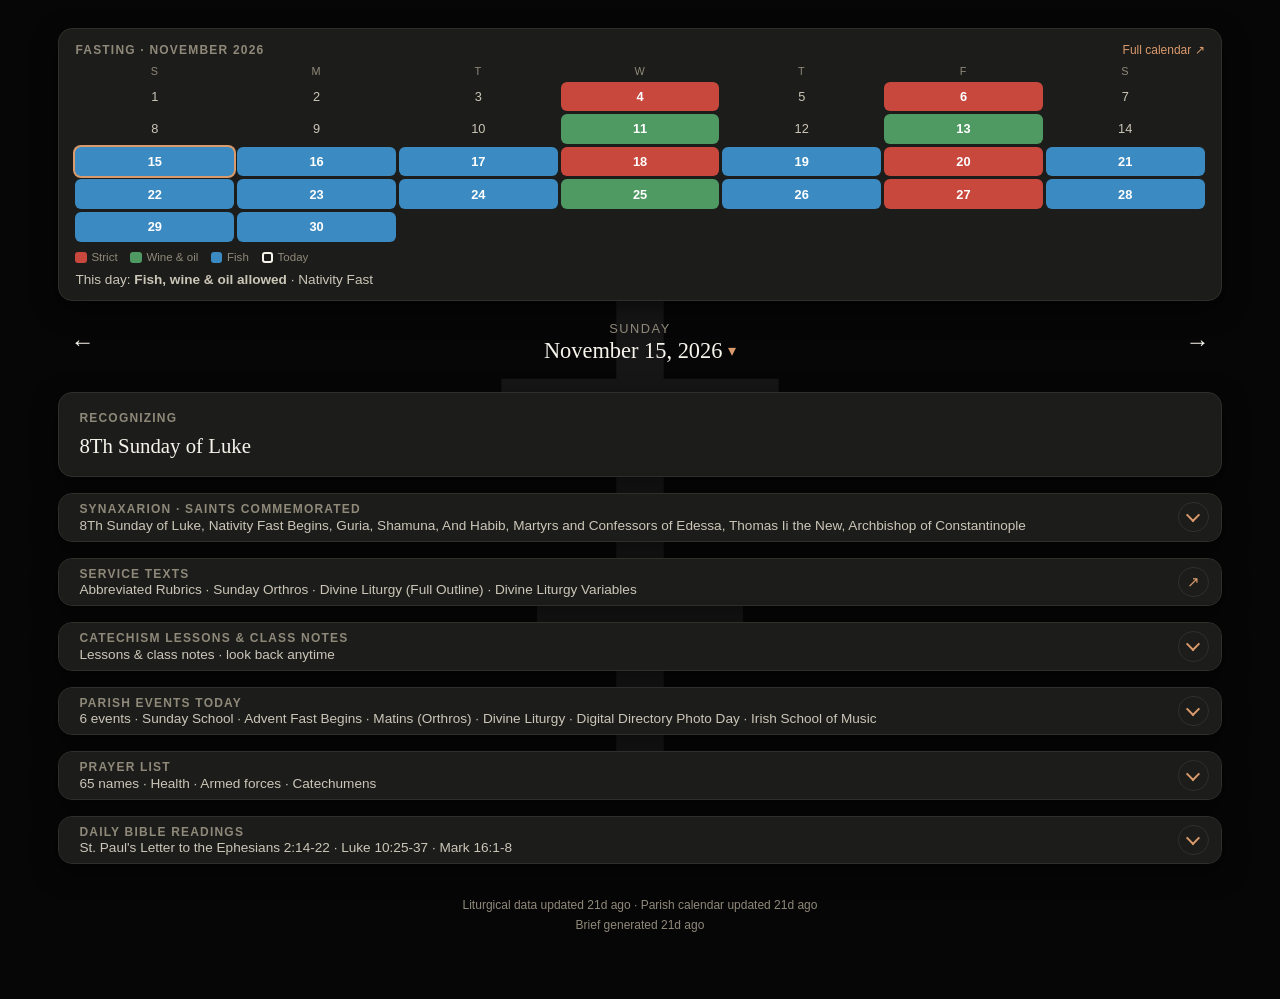
==== commit de154a96: "Service Texts gets its own page (services.html) opened from the brief; notes box removed (old notes " ====
--- a/index.html
+++ b/index.html
@@ -11,749 +11,7 @@
 <meta name="apple-mobile-web-app-capable" content="yes">
 <meta name="apple-mobile-web-app-status-bar-style" content="black-translucent">
 <meta name="theme-color" content="#060606">
-<style>
-  :root {
-    --bg: #060606;
-    --cross: #161616;
-    --ink: #f7f4ec;
-    --ink-soft: #cbc6b8;
-    --ink-faint: #8f897a;
-    --rule: #302f2c;
-    --accent: #d99a6c;
-    --card-bg: #1c1c1a;
-    --warn-bg: #2c2314;
-    --warn-ink: #e0b878;
-    --serif: "Iowan Old Style", "Palatino Linotype", Palatino, Georgia, "Times New Roman", serif;
-    --sans: -apple-system, BlinkMacSystemFont, "Segoe UI", Roboto, Helvetica, Arial, sans-serif;
-  }
-  * { box-sizing: border-box; }
-  html, body {
-    margin: 0;
-    padding: 0;
-    background: var(--bg);
-    color: var(--ink);
-    font-family: var(--sans);
-    -webkit-font-smoothing: antialiased;
-  }
-  body {
-    padding: env(safe-area-inset-top) env(safe-area-inset-right) env(safe-area-inset-bottom) env(safe-area-inset-left);
-    min-height: 100vh;
-  }
-  #bg-cross {
-    position: fixed;
-    top: 50%;
-    left: 50%;
-    transform: translate(-50%, -50%);
-    width: min(65vw, 420px);
-    height: 88vh;
-    z-index: 0;
-    pointer-events: none;
-  }
-  #bg-cross .cross-shape { fill: var(--cross); }
-  a { color: var(--accent); }
-  main {
-    position: relative;
-    z-index: 1;
-    max-width: 640px;
-    margin: 0 auto;
-    padding: 1.75rem 1.25rem 4rem;
-  }
-  @media (orientation: landscape) {
-    main { max-width: 94vw; }
-  }
-
-  .nav-bar {
-    display: flex;
-    align-items: center;
-    justify-content: space-between;
-    gap: 0.75rem;
-    margin-bottom: 1.5rem;
-  }
-  .nav-btn {
-    appearance: none;
-    border: none;
-    background: none;
-    color: var(--ink);
-    font-size: 1.5rem;
-    line-height: 1;
-    padding: 0.5rem 0.75rem;
-    cursor: pointer;
-    border-radius: 8px;
-  }
-  .nav-btn:disabled { color: var(--rule); cursor: default; }
-  .nav-btn:not(:disabled):active { background: var(--rule); }
-
-  .date-heading {
-    text-align: center;
-    flex: 1;
-    appearance: none;
-    background: none;
-    border: none;
-    color: var(--ink);
-    font: inherit;
-    cursor: pointer;
-    padding: 0.25rem 0.5rem;
-    border-radius: 10px;
-  }
-  .date-heading:active, .date-heading[aria-expanded="true"] { background: #1c1c1a; }
-  .date-caret { font-size: 0.7em; color: var(--accent); vertical-align: 0.15em; }
-  .date-picker {
-    position: relative;
-    z-index: 5;
-    background: var(--card-bg);
-    border: 1px solid var(--accent);
-    border-radius: 14px;
-    padding: 0.9rem 1rem;
-    margin: -0.75rem 0 1.25rem;
-    box-shadow: 0 10px 28px rgba(0, 0, 0, 0.6);
-  }
-  .date-picker[hidden] { display: none; }
-  .date-picker-row { display: grid; grid-template-columns: 1fr 1.6fr 1.3fr; gap: 0.5rem; }
-  .date-picker label span {
-    display: block;
-    font-size: 0.68rem;
-    letter-spacing: 0.1em;
-    text-transform: uppercase;
-    color: var(--ink-faint);
-    margin-bottom: 0.25rem;
-  }
-  .date-picker select {
-    width: 100%;
-    background: var(--bg);
-    color: var(--ink);
-    border: 1px solid var(--rule);
-    border-radius: 8px;
-    padding: 0.55rem 0.45rem;
-    font-size: 1rem;
-    font-family: var(--sans);
-  }
-  .date-picker-actions { display: flex; gap: 0.5rem; margin-top: 0.75rem; }
-  .date-picker-actions button {
-    flex: 1;
-    appearance: none;
-    border-radius: 8px;
-    padding: 0.6rem;
-    font-size: 0.95rem;
-    font-family: var(--sans);
-    cursor: pointer;
-  }
-  .dp-today { background: none; border: 1px solid var(--rule); color: var(--ink); }
-  .dp-go { background: var(--accent); border: 1px solid var(--accent); color: #1c1c1a; font-weight: 700; }
-  .date-heading .weekday {
-    display: block;
-    font-size: 0.8rem;
-    letter-spacing: 0.12em;
-    text-transform: uppercase;
-    color: var(--ink-faint);
-    margin-bottom: 0.15rem;
-  }
-  .date-heading .date {
-    display: block;
-    font-family: var(--serif);
-    font-size: 1.4rem;
-  }
-  .today-btn {
-    display: block;
-    margin: -0.75rem auto 1.5rem;
-    text-align: center;
-    background: none;
-    border: none;
-    color: var(--accent);
-    font-size: 0.85rem;
-    cursor: pointer;
-  }
-
-  section.card {
-    background: var(--card-bg);
-    border: 1px solid var(--rule);
-    border-radius: 14px;
-    padding: 1.1rem 1.25rem;
-    margin-bottom: 1rem;
-    box-shadow: 0 8px 24px rgba(0, 0, 0, 0.5);
-  }
-  section.card h2 {
-    margin: 0 0 0.6rem;
-    font-size: 0.75rem;
-    letter-spacing: 0.1em;
-    text-transform: uppercase;
-    color: var(--ink-faint);
-    font-weight: 600;
-  }
-
-  .feast-title {
-    font-family: var(--serif);
-    font-size: 1.3rem;
-    margin: 0;
-  }
-
-  .great-feast-badge {
-    margin: 0 0 0.5rem;
-    font-size: 0.78rem;
-    font-weight: 700;
-    letter-spacing: 0.12em;
-    text-transform: uppercase;
-    color: var(--accent);
-  }
-
-  .summary-title {
-    font-family: var(--serif);
-    font-size: 1.05rem;
-    color: var(--ink-soft);
-    margin: 0 0 0.75rem;
-  }
-
-  .synaxarion-panel { margin-top: 0.5rem; }
-
-  /* Collapsible sections: a thin bar with a chevron; the open body scrolls
-     inside itself and stops just short of the screen height. */
-  section.card.cs { padding: 0; }
-  .cs-bar {
-    appearance: none; display: flex; align-items: center; gap: 0.6rem; width: 100%;
-    background: var(--card-bg); border: none; border-radius: 14px; color: var(--ink);
-    padding: 0.5rem 0.75rem 0.5rem 1.25rem; text-align: left; cursor: pointer; font-family: var(--sans);
-    position: sticky; top: 0; z-index: 3;
-  }
-  .cs.open > .cs-bar { border-radius: 14px 14px 0 0; border-bottom: 1px solid var(--rule); }
-  .cs-bar:focus-visible { outline: 2px solid var(--accent); outline-offset: -2px; }
-  .cs-titles { flex: 1; min-width: 0; display: flex; flex-direction: column; }
-  .cs-title { font-size: 0.75rem; letter-spacing: 0.1em; text-transform: uppercase; color: var(--ink-faint); font-weight: 600; }
-  .cs-meta { font-size: 0.85rem; color: var(--ink-soft); margin-top: 0.1rem; white-space: nowrap; overflow: hidden; text-overflow: ellipsis; }
-  .cs-meta:empty { display: none; }
-  .cs-highlight .cs-title { color: var(--accent); }
-  .cs-chevron {
-    flex-shrink: 0; width: 1.9rem; height: 1.9rem; border-radius: 50%; border: 1px solid var(--rule);
-    display: flex; align-items: center; justify-content: center; color: var(--accent);
-  }
-  .cs-chevron::before {
-    content: ""; width: 0.5rem; height: 0.5rem; border-right: 2px solid currentColor; border-bottom: 2px solid currentColor;
-    transform: translateY(-0.12rem) rotate(45deg); transition: transform 0.2s;
-  }
-  .cs.open .cs-chevron::before { transform: translateY(0.12rem) rotate(-135deg); }
-  .cs-body {
-    max-height: calc(100vh - 80px);
-    max-height: calc(100dvh - 80px);
-    overflow-y: auto;
-    -webkit-overflow-scrolling: touch;
-    /* Let a swipe that reaches the end of the box carry on scrolling the page
-       (like the old service-text panel), so she can move on to other sections.
-       Only sideways overscroll is contained. */
-    overscroll-behavior-x: contain;
-    overscroll-behavior-y: auto;
-    scrollbar-color: #ffffff transparent;
-    padding: 0.8rem 1.25rem 1.1rem;
-  }
-  .cs-body[hidden] { display: none; }
-  /* Pinned footer under a section's scroll box (Service Texts notes). */
-  .cs-foot {
-    position: sticky; bottom: 0; z-index: 3;
-    background: var(--card-bg); border-top: 1px solid var(--rule);
-    border-radius: 0 0 14px 14px; padding: 0.55rem 1.25rem calc(0.6rem + env(safe-area-inset-bottom));
-  }
-  .cs:not(.open) > .cs-foot { display: none; }
-  .svc-foot:not(:has(.svc-notes)):has(.anchored-summary[hidden]) { display: none; }
-  .cs[data-cs="services"] > .cs-body { max-height: calc(100vh - 80px - 3.6rem); max-height: calc(100dvh - 80px - 3.6rem); }
-  .cs[data-cs="services"].notes-open > .cs-body { max-height: calc(100vh - 80px - 17rem); max-height: calc(100dvh - 80px - 17rem); }
-  .svc-notes-row { display: flex; align-items: center; gap: 0.6rem; }
-  .svc-notes-toggle {
-    flex: 1; appearance: none; background: none; border: none; padding: 0.35rem 0; cursor: pointer; text-align: left;
-    color: var(--ink); font-family: var(--sans); font-size: 0.9rem; display: flex; align-items: center; gap: 0.45rem;
-  }
-  .svc-notes-chev { width: 0.45rem; height: 0.45rem; border-right: 2px solid var(--accent); border-bottom: 2px solid var(--accent); transform: translateY(0.1rem) rotate(-135deg); transition: transform 0.2s; }
-  .svc-notes-toggle[aria-expanded="true"] .svc-notes-chev { transform: translateY(-0.1rem) rotate(45deg); }
-  .svc-notes-row .notes-doxy { width: auto; margin: 0; flex-shrink: 0; }
-  .svc-notes-panel { padding-top: 0.5rem; }
-  .svc-notes-panel .notes-textarea { min-height: 7rem; }
-  .svc-foot .anchored-summary { margin-top: 0; padding-top: 0; border-top: none; }
-  .svc-notes + .anchored-summary:not([hidden]) { margin-top: 0.35rem; font-size: 0.8rem; }
-  .cs-body::-webkit-scrollbar { width: 8px; }
-  .cs-body::-webkit-scrollbar-track { background: transparent; }
-  .cs-body::-webkit-scrollbar-thumb { background-color: #ffffff; border-radius: 8px; }
-  /* Inside a collapsible the section body is the one scroller (no nested scroll boxes). */
-  .cs-body .service-text-panel { max-height: none; overflow: visible; }
-  /* Sticky headers inside the scroll box sit flush with its top edge; the shadow
-     covers the box's top padding so text doesn't peek through above them. */
-  .cs-body .checkable-header { top: -0.8rem; box-shadow: 0 -0.8rem 0 var(--card-bg); }
-  .cs-body .text-switch ~ .service-text-scroll .checkable-header { top: calc(-0.8rem + var(--switch-h, 0px)); box-shadow: none; }
-
-  .na-section { margin-top: 1rem; padding-top: 0.8rem; border-top: 1px solid var(--rule); }
-  .na-heading { margin: 0 0 0.6rem; font-size: 0.72rem; letter-spacing: 0.1em; text-transform: uppercase; color: var(--ink-faint); font-weight: 600; }
-  .na-bio { margin-bottom: 0.9rem; }
-  .na-bio summary { list-style: none; cursor: pointer; }
-  .na-bio summary::-webkit-details-marker { display: none; }
-  .na-title { display: block; font-weight: 600; font-size: 0.95rem; margin-bottom: 0.25rem; }
-  .na-excerpt { display: block; font-family: var(--serif); font-size: 1.02rem; line-height: 1.55; color: var(--ink-soft); }
-  .na-bio[open] .na-excerpt { display: none; }
-  .na-more { display: inline-block; margin-top: 0.3rem; font-size: 0.85rem; color: var(--accent); }
-  .na-bio[open] .na-more { display: none; }
-  .na-full { font-family: var(--serif); font-size: 1.02rem; line-height: 1.6; color: var(--ink-soft); }
-  .na-full p { margin: 0 0 0.6rem; }
-  .na-bio { scroll-margin-top: 0.75rem; }
-  .na-less { display: block; margin: 0 0 0.35rem; padding: 0; border: none; background: none; font: inherit; font-size: 0.85rem; color: var(--accent); cursor: pointer; }
-  .na-link { display: inline-block; margin-top: 0.3rem; font-size: 0.85rem; }
-  .na-note { font-size: 0.72rem; color: var(--ink-faint); margin: 0.2rem 0 0; }
-
-  .story-block { margin-bottom: 1.1rem; }
-  .story-block:last-child { margin-bottom: 0; }
-  .story-title { font-weight: 600; font-size: 0.95rem; margin: 0 0 0.3rem; }
-  .story-text { font-family: var(--serif); font-size: 1.05rem; line-height: 1.6; color: var(--ink-soft); }
-  .story-text p { margin: 0 0 0.6rem; }
-  .story-text p:last-child { margin-bottom: 0; }
-
-  .fast-cal-link { font-size: 0.85rem; }
-
-  a.mini-fast {
-    display: block;
-    color: inherit;
-    text-decoration: none;
-    -webkit-tap-highlight-color: transparent;
-  }
-  a.mini-fast:active section.card { background: #232320; }
-  .mini-fast section.card { padding: 0.85rem 1rem 0.8rem; }
-  .mini-fast-head {
-    display: flex;
-    align-items: baseline;
-    justify-content: space-between;
-    margin-bottom: 0.5rem;
-  }
-  .mini-fast-head h2 { margin: 0 !important; }
-  .mini-fast-open { font-size: 0.75rem; color: var(--accent); white-space: nowrap; }
-  .mini-fast-today { font-size: 0.85rem; color: var(--ink-soft); margin: 0.55rem 0 0; }
-  .mini-fast-note { font-size: 0.7rem; color: var(--ink-faint); margin: 0.35rem 0 0; }
-
-  .reading-block { margin-bottom: 1.4rem; }
-  .reading-block:last-child { margin-bottom: 0; }
-  .reading-label {
-    font-size: 0.85rem;
-    font-weight: 600;
-    color: var(--ink-soft);
-    margin: 0 0 0.4rem;
-  }
-  .reading-source {
-    font-weight: 400;
-    font-style: italic;
-    color: var(--ink-faint);
-    margin-left: 0.5rem;
-  }
-  .reading-text {
-    font-family: var(--serif);
-    font-size: 1.15rem;
-    line-height: 1.6;
-    margin: 0;
-  }
-
-  .link-row {
-    display: flex;
-    gap: 1.25rem;
-    flex-wrap: wrap;
-    font-size: 0.95rem;
-  }
-
-  .service-select {
-    width: 100%;
-    background: var(--bg);
-    color: var(--ink);
-    border: 1px solid var(--rule);
-    border-radius: 8px;
-    padding: 0.6rem 0.7rem;
-    font-size: 1rem;
-    font-family: var(--sans);
-  }
-  .service-text-scroll { margin-top: 0.5rem; }
-  .text-switch {
-    position: sticky; top: -0.8rem; z-index: 3;
-    background: var(--card-bg); box-shadow: 0 -0.8rem 0 var(--card-bg);
-    margin: 0 -1.25rem; padding: 0.15rem 0 0.45rem;
-    border-bottom: 1px solid var(--rule);
-  }
-  .text-chips {
-    display: flex; gap: 0.4rem; overflow-x: auto; -webkit-overflow-scrolling: touch;
-    padding: 0 1.25rem; scrollbar-width: none; overscroll-behavior-x: contain;
-  }
-  .text-chips::-webkit-scrollbar { display: none; }
-  .text-chip {
-    flex-shrink: 0; appearance: none; cursor: pointer; white-space: nowrap;
-    background: var(--bg); color: var(--ink-soft); border: 1px solid var(--rule); border-radius: 999px;
-    padding: 0.45rem 0.85rem; font-size: 0.85rem; font-family: var(--sans);
-  }
-  .text-chip.active { border-color: var(--accent); color: var(--accent); background: rgba(217, 154, 108, 0.1); font-weight: 600; }
-  .text-switch-prompt { margin: 0.6rem 0 0; font-size: 0.85rem; color: var(--ink-faint); }
-  .text-switch-prompt[hidden] { display: none; }
-  .service-text-panel {
-    max-height: calc(50vh + 192px);
-    overflow-y: auto;
-    -webkit-overflow-scrolling: touch;
-    scrollbar-color: #ffffff transparent;
-  }
-  .service-text-panel::-webkit-scrollbar { width: 8px; }
-  .service-text-panel::-webkit-scrollbar-track { background: transparent; }
-  .service-text-panel::-webkit-scrollbar-thumb {
-    background-color: #ffffff;
-    border-radius: 8px;
-  }
-  .service-text-body {
-    font-family: var(--serif);
-    font-size: 1.05rem;
-    line-height: 1.6;
-    white-space: pre-wrap;
-  }
-
-  .checkable-line {
-    display: flex;
-    align-items: flex-start;
-    gap: 0.65rem;
-    margin-bottom: 0.85rem;
-    cursor: pointer;
-  }
-  .line-check {
-    flex-shrink: 0;
-    width: 1.15rem;
-    height: 1.15rem;
-    margin-top: 0.25rem;
-    accent-color: var(--accent);
-  }
-  .line-text {
-    font-family: var(--serif);
-    font-size: 1.05rem;
-    line-height: 1.5;
-    white-space: pre-wrap;
-  }
-  .checkable-line:has(.line-check:checked) .line-text { opacity: 0.4; }
-  .checkable-line.heading-line {
-    cursor: default;
-    margin-top: 1.1rem;
-  }
-  .checkable-line.heading-line .line-text {
-    font-weight: 600;
-    letter-spacing: 0.02em;
-  }
-  .checkable-line.meta-line {
-    cursor: default;
-  }
-  .checkable-line.meta-line .line-text {
-    color: var(--ink-faint);
-    font-size: 0.95rem;
-  }
-
-  .checkable-header {
-    position: sticky;
-    top: 0;
-    z-index: 2;
-    background: var(--card-bg);
-    padding-bottom: 0.25rem;
-    border-bottom: 1px solid var(--rule);
-  }
-  .jump-to-progress {
-    appearance: none;
-    display: block;
-    width: 100%;
-    text-align: left;
-    background: none;
-    border: 1px solid var(--rule);
-    border-radius: 8px;
-    color: var(--accent);
-    padding: 0.45rem 0.7rem;
-    margin: 0.5rem 0 0.5rem;
-    font-size: 0.85rem;
-    font-family: var(--sans);
-    cursor: pointer;
-  }
-  .jump-to-progress:active { background: var(--rule); }
-  .header-actions { display: flex; gap: 0.5rem; align-items: stretch; }
-  .header-actions .jump-to-progress { flex: 1; }
-  .add-note-btn {
-    appearance: none;
-    background: none;
-    border: 1px solid var(--rule);
-    border-radius: 8px;
-    color: var(--accent);
-    padding: 0.45rem 0.7rem;
-    margin: 0.5rem 0;
-    font-size: 0.85rem;
-    font-family: var(--sans);
-    cursor: pointer;
-    white-space: nowrap;
-  }
-  .add-note-btn:active { background: var(--rule); }
-  .checkable-rows .checkable-line { -webkit-touch-callout: none; -webkit-user-select: none; user-select: none; }
-  .checkable-line.note-pressing { background: rgba(217, 154, 108, 0.12); border-radius: 8px; }
-  .anchored-note {
-    display: block;
-    width: 100%;
-    text-align: left;
-    appearance: none;
-    background: rgba(217, 154, 108, 0.08);
-    border: none;
-    border-left: 3px solid var(--accent);
-    border-radius: 0 8px 8px 0;
-    color: var(--ink);
-    font-family: var(--sans);
-    font-size: 0.9rem;
-    line-height: 1.45;
-    padding: 0.45rem 0.7rem;
-    margin: -0.4rem 0 0.9rem 1.8rem;
-    width: calc(100% - 1.8rem);
-    white-space: pre-wrap;
-    cursor: pointer;
-  }
-  .anchored-note::before { content: "\1F4DD  "; }
-  .notes-hint { font-size: 0.75rem; color: var(--ink-faint); margin: 0.6rem 0 0; }
-  .anchored-summary {
-    display: flex;
-    align-items: center;
-    justify-content: space-between;
-    gap: 0.75rem;
-    margin-top: 0.7rem;
-    padding-top: 0.7rem;
-    border-top: 1px solid var(--rule);
-    font-size: 0.85rem;
-    color: var(--ink-soft);
-  }
-  .anchored-summary[hidden] { display: none; }
-  .anchored-summary .notes-doxy { width: auto; margin: 0; white-space: nowrap; flex-shrink: 0; }
-  .note-sheet-backdrop {
-    position: fixed; inset: 0; z-index: 50;
-    background: rgba(0, 0, 0, 0.6);
-    display: flex; align-items: flex-end; justify-content: center;
-  }
-  .note-sheet {
-    width: 100%; max-width: 640px;
-    background: var(--card-bg);
-    border: 1px solid var(--rule);
-    border-radius: 16px 16px 0 0;
-    padding: 1rem 1.1rem calc(1rem + env(safe-area-inset-bottom));
-    box-shadow: 0 -8px 24px rgba(0, 0, 0, 0.6);
-  }
-  .note-sheet h3 { margin: 0 0 0.3rem; font-size: 0.75rem; letter-spacing: 0.1em; text-transform: uppercase; color: var(--ink-faint); font-weight: 600; }
-  .note-sheet .note-quote { font-family: var(--serif); font-size: 0.95rem; color: var(--ink-soft); margin: 0 0 0.6rem; font-style: italic; }
-  .note-sheet textarea { min-height: 6rem; }
-  .note-sheet-actions { display: flex; gap: 0.5rem; margin-top: 0.6rem; }
-  .note-sheet-actions button {
-    flex: 1; appearance: none; background: none; border: 1px solid var(--rule); border-radius: 8px;
-    color: var(--ink); padding: 0.6rem; font-size: 0.9rem; font-family: var(--sans); cursor: pointer;
-  }
-  .note-sheet-actions .note-save { border-color: var(--accent); color: var(--accent); font-weight: 600; }
-  .note-sheet-actions .note-delete { color: #e07a6e; }
-  .text-search-bar {
-    display: flex;
-    align-items: center;
-    gap: 0.5rem;
-    padding-bottom: 0.5rem;
-  }
-  .text-search-input {
-    flex: 1;
-    min-width: 0;
-    background: var(--bg);
-    color: var(--ink);
-    border: 1px solid var(--rule);
-    border-radius: 8px;
-    padding: 0.5rem 0.7rem;
-    font-size: 0.95rem;
-    font-family: var(--sans);
-  }
-  .text-search-count {
-    font-size: 0.78rem;
-    color: var(--ink-faint);
-    white-space: nowrap;
-    min-width: 3.5em;
-    text-align: center;
-  }
-  .text-search-nav {
-    appearance: none;
-    background: none;
-    border: 1px solid var(--rule);
-    border-radius: 6px;
-    color: var(--ink);
-    padding: 0.35rem 0.55rem;
-    font-size: 0.9rem;
-    line-height: 1;
-    cursor: pointer;
-  }
-  .text-search-nav:active { background: var(--rule); }
-  .text-search-clear {
-    appearance: none;
-    background: none;
-    border: 1px solid var(--rule);
-    border-radius: 6px;
-    color: var(--ink);
-    width: 1.9rem;
-    height: 1.9rem;
-    font-size: 1.1rem;
-    line-height: 1;
-    cursor: pointer;
-    flex-shrink: 0;
-  }
-  .text-search-clear:active { background: var(--rule); }
-  .line-text mark {
-    background: var(--accent);
-    color: var(--bg);
-    border-radius: 3px;
-    padding: 0 1px;
-  }
-  .checkable-line.search-current {
-    outline: 2px solid var(--accent);
-    border-radius: 8px;
-  }
-
-  .notes-textarea {
-    display: block;
-    width: 100%;
-    min-height: 9rem;
-    resize: vertical;
-    background: var(--bg);
-    color: var(--ink);
-    border: 1px solid var(--rule);
-    border-radius: 8px;
-    padding: 0.6rem 0.7rem;
-    font-family: var(--serif);
-    font-size: 1rem;
-    line-height: 1.5;
-    /* White scrollbar, like the service-text scroll box (color-scheme makes
-       iOS draw its overlay scroll indicator light on the dark box). */
-    overflow-y: auto;
-    color-scheme: dark;
-    scrollbar-color: #ffffff transparent;
-  }
-  .notes-textarea::-webkit-scrollbar { width: 8px; }
-  .notes-textarea::-webkit-scrollbar-track { background: transparent; }
-  .notes-textarea::-webkit-scrollbar-thumb { background-color: #ffffff; border-radius: 8px; }
-
-  /* Parish practice in the Divine Liturgy Full Outline (see parishPractice). */
-  .parish-tag {
-    display: inline-block; font-family: var(--sans, system-ui, sans-serif); font-style: normal;
-    font-size: 0.66rem; font-weight: 600; letter-spacing: 0.06em; text-transform: uppercase;
-    color: var(--accent); border: 1px solid var(--accent); border-radius: 999px;
-    padding: 0.05rem 0.45rem; margin-right: 0.35rem; vertical-align: 0.12em;
-  }
-  .parish-rubric {
-    margin: -0.35rem 0 0.9rem 1.8rem; font-family: var(--serif); font-style: italic;
-    font-size: 0.98rem; line-height: 1.45; color: var(--accent);
-  }
-  .heading-line + .parish-rubric, .parish-rubric + .parish-rubric { margin-left: 0; }
-  .heading-line + .parish-rubric { margin-top: -0.3rem; }
-  .parish-rubric + .parish-rubric { margin-top: -0.5rem; }
-  .line-main { display: flex; flex-direction: column; min-width: 0; }
-  .choir-resp {
-    font-family: var(--serif); font-style: italic; font-size: 0.95rem; color: var(--ink-faint); margin-top: 0.15rem;
-  }
-  .line-ref {
-    align-self: flex-start; margin-top: 0.25rem; font-size: 0.8rem; color: var(--accent);
-    border: 1px solid var(--rule); border-radius: 6px; padding: 0.05rem 0.4rem;
-  }
-  /* "The choir responds ... to each petition": its response is shown after
-     every petition instead, so the instruction line itself is hidden. */
-  .checkable-line.rubric-line { display: none; }
-  .checkable-line.parish-title .title-sub {
-    font-family: var(--serif); font-style: italic; font-weight: 400; font-size: 0.92rem; color: var(--ink-faint); margin-top: 0.2rem;
-  }
-  .checkable-line.reading-title { cursor: default; margin: 0.6rem 0 0.5rem; }
-  .reading-kicker {
-    font-size: 0.72rem; font-weight: 600; letter-spacing: 0.08em; text-transform: uppercase; color: var(--accent);
-  }
-  .checkable-line.reading-title .line-text { font-weight: 600; }
-  .checkable-line.reading-line { border-left: 3px solid var(--accent); padding-left: 0.6rem; margin-left: -0.2rem; }
-  .reading-fill { border-left: 3px solid var(--accent); padding-left: 0.75rem; margin: 0 0 0.85rem; font-family: var(--serif); font-size: 1.05rem; line-height: 1.5; }
-  .reading-fill p { margin: 0; }
-  .reading-fill .reading-fill-src { font-size: 0.8rem; color: var(--ink-faint); font-style: italic; margin-bottom: 0.2rem; }
-  .parish-insert { margin: 1.1rem 0 1rem; border-left: 3px solid var(--accent); padding-left: 0.75rem; }
-  .parish-insert-title { font-weight: 600; letter-spacing: 0.02em; font-family: var(--serif); font-size: 1.05rem; }
-  .parish-insert-text { margin: 0.35rem 0 0; }
-  .parish-skip { margin: 0.2rem 0 0.9rem; }
-  .parish-skip-toggle {
-    appearance: none; display: block; width: 100%; text-align: left; background: transparent;
-    border: 1px dashed var(--rule); border-radius: 8px; padding: 0.55rem 0.7rem; color: var(--accent);
-    font-family: var(--serif); font-style: italic; font-size: 0.98rem; line-height: 1.4; cursor: pointer;
-  }
-  .parish-skip-show {
-    display: block; margin-top: 0.2rem; font-style: normal; font-size: 0.8rem; color: var(--ink-faint);
-  }
-  .parish-skip-show::after { content: " \25BE"; }
-  .parish-skip-toggle[aria-expanded="true"] .parish-skip-show::after { content: " \25B4"; }
-  .parish-skip.collapsed .parish-skip-rows { display: none; }
-  .parish-skip-rows { opacity: 0.55; margin-top: 0.7rem; }
-  .notes-actions {
-    display: flex;
-    align-items: center;
-    gap: 0.6rem;
-    margin-top: 0.6rem;
-  }
-  .notes-copy, .notes-text-link {
-    appearance: none;
-    background: none;
-    border: 1px solid var(--rule);
-    border-radius: 8px;
-    color: var(--accent);
-    padding: 0.55rem 0.7rem;
-    font-size: 0.85rem;
-    font-family: var(--sans);
-    text-decoration: none;
-    cursor: pointer;
-    flex: 1;
-  }
-  .notes-copy:active, .notes-text-link:active, .notes-doxy:active { background: var(--rule); }
-  .notes-doxy {
-    appearance: none;
-    display: block;
-    width: 100%;
-    margin-top: 0.6rem;
-    background: none;
-    border: 1px solid var(--accent);
-    border-radius: 8px;
-    color: var(--accent);
-    padding: 0.55rem 0.7rem;
-    font-size: 0.85rem;
-    font-family: var(--sans);
-    cursor: pointer;
-  }
-  .notes-copy-status {
-    display: block;
-    font-size: 0.8rem;
-    color: var(--ink-faint);
-    margin-top: 0.4rem;
-    min-height: 1.2em;
-  }
-
-  .event-list { margin: 0; padding: 0; list-style: none; }
-  .event-item { padding: 0.5rem 0; border-bottom: 1px solid var(--rule); }
-  .event-item:last-child { border-bottom: none; }
-  .event-item a { text-decoration: none; color: inherit; }
-  .event-time { display: block; font-size: 0.8rem; color: var(--ink-faint); }
-  .event-title { display: block; font-size: 1rem; }
-
-  .prayer-group { margin-bottom: 0.75rem; }
-  .prayer-group:last-child { margin-bottom: 0; }
-  .prayer-group h3 {
-    margin: 0 0 0.2rem;
-    font-size: 0.8rem;
-    font-weight: 600;
-    color: var(--ink-soft);
-  }
-  .prayer-names { margin: 0; font-size: 0.98rem; }
-
-  .banner {
-    background: var(--warn-bg);
-    color: var(--warn-ink);
-    border-radius: 10px;
-    padding: 0.7rem 0.9rem;
-    font-size: 0.85rem;
-    margin-bottom: 1rem;
-  }
-
-  footer {
-    text-align: center;
-    color: var(--ink-faint);
-    font-size: 0.75rem;
-    margin-top: 2rem;
-    line-height: 1.6;
-  }
-
-  .empty-state {
-    text-align: center;
-    color: var(--ink-faint);
-    padding: 3rem 1rem;
-    font-family: var(--serif);
-    font-size: 1.1rem;
-  }
-</style>
+<link rel="stylesheet" href="brief.css?v=20261115b">
 </head>
 <body>
 <svg id="bg-cross" viewBox="0 0 200 400" preserveAspectRatio="xMidYMid meet" aria-hidden="true">
@@ -770,1331 +28,6 @@
 
 <script src="fasting.js"></script>
 <script src="catechism.js"></script>
-<script>
-(function () {
-  "use strict";
-
-  var app = document.getElementById("app");
-  var dayCache = {};
-  var index = null;
-  var fastingData = null;
-  var serviceOrder = [];
-  var currentDate = null;
-
-  function esc(s) {
-    return String(s == null ? "" : s).replace(/[&<>"']/g, function (c) {
-      return { "&": "&amp;", "<": "&lt;", ">": "&gt;", '"': "&quot;", "'": "&#39;" }[c];
-    });
-  }
-
-  function parseISODate(s) {
-    var parts = s.split("-").map(Number);
-    return new Date(parts[0], parts[1] - 1, parts[2]);
-  }
-
-  function formatISODate(d) {
-    var y = d.getFullYear();
-    var m = String(d.getMonth() + 1).padStart(2, "0");
-    var day = String(d.getDate()).padStart(2, "0");
-    return y + "-" + m + "-" + day;
-  }
-
-  function addDays(dateStr, n) {
-    var d = parseISODate(dateStr);
-    d.setDate(d.getDate() + n);
-    return formatISODate(d);
-  }
-
-  function friendlyDate(dateStr) {
-    var d = parseISODate(dateStr);
-    var weekday = d.toLocaleDateString(undefined, { weekday: "long" });
-    var rest = d.toLocaleDateString(undefined, { month: "long", day: "numeric", year: "numeric" });
-    return { weekday: weekday, date: rest };
-  }
-
-  function formatEventTime(sqlDateTime) {
-    if (!sqlDateTime) return "";
-    var iso = sqlDateTime.replace(" ", "T");
-    var d = new Date(iso);
-    if (isNaN(d.getTime())) return "";
-    var isMidnight = d.getHours() === 0 && d.getMinutes() === 0;
-    if (isMidnight) return "All day";
-    return d.toLocaleTimeString(undefined, { hour: "numeric", minute: "2-digit" });
-  }
-
-  function fetchJSON(url) {
-    return fetch(url, { cache: "no-store" }).then(function (r) {
-      if (!r.ok) throw new Error("HTTP " + r.status + " for " + url);
-      return r.json();
-    });
-  }
-
-  function loadIndex() {
-    return fetchJSON("data/index.json").then(function (data) {
-      index = data;
-    });
-  }
-
-  var parish = null;
-  function loadParish() {
-    return fetchJSON("data/parish.json").then(function (d) { parish = d; }).catch(function () { parish = null; });
-  }
-
-  function loadDay(dateStr) {
-    if (dayCache[dateStr]) return Promise.resolve(dayCache[dateStr]);
-    return fetchJSON("data/days/" + dateStr + ".json").then(function (data) {
-      dayCache[dateStr] = data;
-      return data;
-    });
-  }
-
-  function relativeStaleness(iso) {
-    if (!iso) return "never";
-    var then = new Date(iso).getTime();
-    if (isNaN(then)) return "unknown";
-    var diffH = Math.round((Date.now() - then) / 36e5);
-    if (diffH < 1) return "just now";
-    if (diffH < 24) return diffH + "h ago";
-    var diffD = Math.round(diffH / 24);
-    return diffD + "d ago";
-  }
-
-  function renderFeastSection(lit) {
-    if (!lit || !lit.feasts || !lit.feasts.length) return "";
-    var badge = "";
-    var heading = "Recognizing";
-    if (lit.great_feast) {
-      heading = "Feast";
-      var label = lit.great_feast.is_pascha ? "Pascha" : "Great Feast";
-      badge = '<p class="great-feast-badge">&#10022; ' + esc(label) + "</p>";
-    }
-    return (
-      "<section class=\"card\"><h2>" + esc(heading) + "</h2>" +
-      badge +
-      '<p class="feast-title">' +
-      lit.feasts.map(esc).join(" &middot; ") +
-      "</p></section>"
-    );
-  }
-
-  /* A collapsible section: thin bar (title, optional one-line meta, chevron),
-     collapsed by default. See wireCollapsibles(). */
-  function renderCollapsible(id, title, meta, inner, extraClass, foot) {
-    return (
-      '<section class="card cs' + (extraClass ? " " + extraClass : "") + '" data-cs="' + esc(id) + '">' +
-      '<button type="button" class="cs-bar" aria-expanded="false" aria-controls="cs-body-' + esc(id) + '">' +
-      '<span class="cs-titles"><span class="cs-title">' + esc(title) + '</span><span class="cs-meta">' + (meta ? esc(meta) : "") + "</span></span>" +
-      '<span class="cs-chevron" aria-hidden="true"></span></button>' +
-      '<div class="cs-body" id="cs-body-' + esc(id) + '" role="region" aria-label="' + esc(title) + '" hidden>' + inner + "</div>" +
-      (foot || "") +
-      "</section>"
-    );
-  }
-
-  function renderSaintsSection(lit) {
-    if (!lit || !lit.saints || !lit.saints.length) return "";
-    var summary = lit.summary_title ? '<p class="summary-title">' + esc(lit.summary_title) + "</p>" : "";
-    var synaxarion = lit.synaxarion
-      ? '<div class="synaxarion-panel"><div class="service-text-body">' + esc(lit.synaxarion) + "</div></div>"
-      : "";
-    return renderCollapsible("synaxarion", "Synaxarion · Saints Commemorated", lit.summary_title || lit.saints.slice(0, 2).join(" · "),
-      summary + synaxarion + renderNewAdvent(lit));
-  }
-
-  /* Biographies from the Catholic Encyclopedia (1913) on newadvent.org,
-     attached by fetch.py only when the match is unambiguous. */
-  function renderNewAdvent(lit) {
-    if (!lit.newadvent || !lit.newadvent.length) return "";
-    var blocks = lit.newadvent.map(function (b) {
-      var more = b.more && b.more.length > b.excerpt.length + 40;
-      return (
-        '<details class="na-bio">' +
-        '<summary><span class="na-title">' + esc(b.title) + '</span>' +
-        '<span class="na-excerpt">' + esc(b.excerpt) + "</span>" +
-        (more ? '<span class="na-more">Read more &#9662;</span>' : "") +
-        "</summary>" +
-        (more ? '<div class="na-full">' + b.more.split(/\n\n+/).map(function (para) { return "<p>" + esc(para) + "</p>"; }).join("") + "</div>" +
-          '<button type="button" class="na-less">Read less &#9652;</button>' : "") +
-        '<a class="na-link" href="' + esc(b.url) + '" target="_blank" rel="noopener">Full article on New Advent &#8599;</a>' +
-        "</details>"
-      );
-    }).join("");
-    return (
-      '<div class="na-section"><h3 class="na-heading">From the Catholic Encyclopedia (New Advent)</h3>' +
-      blocks +
-      '<p class="na-note">Written in 1913 from a Roman Catholic perspective; Orthodox lives of the saints may differ.</p></div>'
-    );
-  }
-
-  function renderStoriesSection(lit) {
-    if (!lit || !lit.stories || !lit.stories.length) return "";
-    var blocks = lit.stories
-      .map(function (s) {
-        return (
-          '<div class="story-block"><p class="story-title">' +
-          esc(s.title) +
-          '</p><div class="story-text">' +
-          s.html +
-          "</div></div>"
-        );
-      })
-      .join("");
-    return '<section class="card"><h2>About Today&rsquo;s Saints</h2>' + blocks + "</section>";
-  }
-
-  /* Compact current-month fasting calendar shown at the top of the brief.
-     Tapping it opens the full calendar (fasting.html) in a new tab. */
-  function renderMiniFastingCalendar(dateStr) {
-    if (!fastingData || !window.Fasting) return "";
-    var F = window.Fasting;
-    var y = +dateStr.slice(0, 4), m = +dateStr.slice(5, 7);
-    var info = F.dayInfo(fastingData, dateStr);
-    if (!info.covered) return "";
-    var today = F.todayCentral();
-    var who = dateStr === today ? "Today" : "This day";
-    var line = info.levelInfo
-      ? who + ": <strong>" + F.esc(info.levelInfo.label) + "</strong>"
-      : info.fastFree ? who + ": fast-free" : who + ": no fast";
-    var context = info.season ? info.season.name : info.fastFree ? info.fastFree.name.replace(/^Fast-free: /, "") : "";
-    if (context) line += " &middot; " + F.esc(context);
-    var levels = F.levelsInMonth(fastingData, y, m);
-    var href = "fasting.html?m=" + y + "-" + F.pad(m) + "&d=" + dateStr;
-    return (
-      '<a class="mini-fast" href="' + href + '" target="_blank" rel="opener" aria-label="Open the full fasting calendar">' +
-      '<section class="card"><div class="mini-fast-head"><h2>Fasting &middot; ' + F.MONTHS[m - 1] + " " + y + "</h2>" +
-      '<span class="mini-fast-open">Full calendar &#8599;</span></div>' +
-      F.monthGrid(fastingData, y, m, { today: today, selected: dateStr, compact: true }) +
-      F.legend(fastingData, levels, { free: F.hasFastFree(fastingData, y, m), today: true }) +
-      '<p class="mini-fast-today">' + line + "</p>" +
-      (info.provisional ? '<p class="mini-fast-note">Provisional &mdash; the Archdiocese hasn&rsquo;t published this year&rsquo;s calendar yet.</p>' : "") +
-      "</section></a>"
-    );
-  }
-
-  function renderReadingSection(lit) {
-    if (!lit || !lit.readings || !lit.readings.length) return "";
-    var blocks = lit.readings
-      .map(function (r) {
-        var source = r.source_label ? '<span class="reading-source">from ' + esc(r.source_label) + "</span>" : "";
-        return (
-          '<div class="reading-block"><p class="reading-label">' +
-          esc(r.display) +
-          source +
-          '</p><p class="reading-text">' +
-          esc(r.text) +
-          "</p></div>"
-        );
-      })
-      .join("");
-    var meta = lit.readings.map(function (r) { return r.display; }).join(" · ");
-    return renderCollapsible("readings", "Daily Bible Readings", meta, blocks);
-  }
-
-  function renderTextChooser(groupId, items) {
-    if (!items || !items.length) return "";
-    // A row of chips (scrolls sideways if it doesn't fit), pinned at the top of
-    // the section's scroll box so she can switch texts from anywhere in one.
-    var chips = items
-      .map(function (it, i) {
-        return '<button type="button" class="text-chip" role="tab" aria-selected="false" data-group="' + esc(groupId) +
-          '" data-index="' + i + '">' + esc(it.label) + "</button>";
-      })
-      .join("");
-    var panels = items
-      .map(function (it, i) {
-        var body = it.html
-          ? it.html
-          : it.text
-          ? '<div class="service-text-body">' + esc(it.text) + "</div>"
-          : '<div class="service-text-body">' +
-            '<p>Text isn&rsquo;t available inline for this one.</p>' +
-            (it.pdf_url ? '<a href="' + esc(it.pdf_url) + '" target="_blank" rel="noopener">Open PDF &rarr;</a>' : "") +
-            "</div>";
-        return '<div class="service-text-panel" data-group="' + esc(groupId) + '" data-index="' + i + '" hidden>' + body + "</div>";
-      })
-      .join("");
-    return (
-      '<div class="text-switch" data-group="' + esc(groupId) + '"><div class="text-chips" role="tablist" aria-label="Choose a text">' + chips + "</div></div>" +
-      '<p class="text-switch-prompt" data-group="' + esc(groupId) + '">Tap a text above to open it.</p>' +
-      '<div class="service-text-scroll">' + panels + "</div>"
-    );
-  }
-
-  function isHeadingLine(p) {
-    return !/[a-z]/.test(p) && /[A-Z]/.test(p);
-  }
-
-  var SPEAKER_TAG_PATTERN = /^(priest|deacon|reader|people|choir|all|bishop|subdeacon|metropolitan)\s*:/i;
-
-  // The first few lines of a service text are usually a title/date/commemorations
-  // preamble, not anything actually said in the service. That preamble ends at
-  // the first heading or the first line spoken by someone.
-  function countPreambleLines(paragraphs) {
-    var cap = Math.min(paragraphs.length, 8);
-    for (var i = 0; i < cap; i++) {
-      if (isHeadingLine(paragraphs[i]) || SPEAKER_TAG_PATTERN.test(paragraphs[i])) return i;
-    }
-    return 0;
-  }
-
-  /* ---- Parish practice (Divine Liturgy Full Outline) --------------------
-     Aimee's notes from attending Liturgy at her parish, applied to the Full
-     Outline every day it appears. This never adds liturgical text: it only
-     re-styles existing lines (title / instruction / reading), hides blocks
-     behind a toggle, repeats the choir response the book itself names after
-     each petition, and adds short "Our parish" rubrics in her words.
-     Paragraph indexes are untouched, so saved progress and pinned notes
-     still line up. */
-  var GOSPEL_BOOK_RE = /^(st\.?\s*)?(matthew|mark|luke|john)\b/i;
-  function startsWithCI(p, prefix) { return p.toLowerCase().indexOf(prefix.toLowerCase()) === 0; }
-  function findPara(paras, prefix, from) {
-    for (var i = from || 0; i < paras.length; i++) if (startsWithCI(paras[i], prefix)) return i;
-    return -1;
-  }
-  function verseSig(s) { var m = /[0-9]+:[0-9]+/.exec(s || ""); return m ? m[0] : null; }
-  function isFallbackPara(p) { return /^\(See the parish bulletin/i.test(p); }
-
-  function parishPractice(label, paras, lit) {
-    var pp = { rows: {}, skips: [] };
-    if (!/full outline/i.test(label || "")) return pp;
-    function row(i) { return pp.rows[i] || (pp.rows[i] = { after: [] }); }
-    var readings = (lit && lit.readings) || [];
-    function matchReading(ref) {
-      var sig = verseSig(ref);
-      if (!sig) return null;
-      return readings.filter(function (r) { return verseSig(r.display) === sig; })[0] || null;
-    }
-
-    // 1-2. Epistle and Gospel laid out as readings, with their titles shown
-    // where the reader / deacon announces them.
-    function reading(kicker, introPrefix, endPrefix, announcePrefix, pickFallback, rubric) {
-      var intro = findPara(paras, introPrefix);
-      if (intro < 0) return;
-      var t = intro + 1, end = findPara(paras, endPrefix, t);
-      if (t >= paras.length || end < 0 || end - t > 12) return;
-      var ref = paras[t], fill = null;
-      if (isFallbackPara(paras[t])) {
-        fill = pickFallback();
-        if (!fill) return;
-        ref = fill.display;
-        row(t).mode = "reading-title"; row(t).kicker = kicker; row(t).display = ref; row(t).fill = fill.text;
-      } else {
-        var r = matchReading(ref);
-        if (r) ref = r.display;
-        row(t).mode = "reading-title"; row(t).kicker = kicker; row(t).display = ref;
-        for (var i = t + 1; i < end; i++) row(i).mode = "reading";
-      }
-      if (rubric) row(end - 1).after.push(rubric);
-      var ann = findPara(paras, announcePrefix);
-      if (ann >= 0 && ann < t) row(ann).ref = ref;
-    }
-    reading("The Epistle", "The reader chants the appointed epistle", "PRIEST: Peace be to thee that readest",
-      "READER: (says the title of the epistle)",
-      function () { return readings.filter(function (r) { return r.text && !GOSPEL_BOOK_RE.test(r.display || ""); })[0]; }, null);
-    reading("The Gospel", "DEACON: Let us attend. (and he chants the appointed lection)", "PRIEST: Peace be to thee that proclaimest",
-      "DEACON: The reading from the holy gospel according to",
-      function () { return readings.filter(function (r) { return r.text && GOSPEL_BOOK_RE.test(r.display || ""); })[0]; },
-      "The Gospel is read in English, then in Arabic.");
-
-    // 3. The homily is a section title, not a checkbox.
-    var hom = findPara(paras, "The priest preaches the homily");
-    if (hom >= 0) { row(hom).mode = "title"; row(hom).display = "THE HOMILY"; }
-
-    // 7. Prayer for the catechumens: skipped here.
-    var cat = findPara(paras, "PRAYER FOR THE CATECHUMENS");
-    if (cat >= 0) {
-      var catEnd = cat + 1;
-      while (catEnd < paras.length && !isHeadingLine(paras[catEnd])) catEnd++;
-      if (catEnd - 1 > cat) pp.skips.push({ start: cat + 1, end: catEnd - 1, label: "Skipped at our parish (done during the Great Entrance)" });
-    }
-
-    // 8-9. "The choir responds X to each petition" is an instruction, not a
-    // line to check off; the response goes after each petition instead.
-    paras.forEach(function (p, i) {
-      var m = /^The choir responds (.+?) to (this and the following|each) petitions?(?: until noted)?\.?$/i.exec(p);
-      if (!m) return;
-      var resp = "Choir: " + m[1].replace(/[.\s]+$/, "") + ".";
-      row(i).mode = "instruction";
-      var prev = i - 1;
-      if (prev >= 0 && !isHeadingLine(paras[prev]) && (m[2].toLowerCase() !== "each" ? !SPEAKER_TAG_PATTERN.test(paras[prev]) : /^deacon\s*:/i.test(paras[prev]))) {
-        row(prev).resp = resp;
-      }
-      for (var j = i + 1; j < paras.length; j++) {
-        var q = paras[j];
-        if (isHeadingLine(q) || SPEAKER_TAG_PATTERN.test(q) || /^The choir responds/i.test(q)) break;
-        if (j + 1 < paras.length && /^choir\s*:/i.test(paras[j + 1])) break; // has its own response line
-        row(j).resp = resp;
-      }
-    });
-
-    // 10-14. Short parish rubrics.
-    var bow = findPara(paras, "PRIEST: The grace of our Lord Jesus Christ and the love of God the Father");
-    if (bow >= 0) row(bow).after.push("We bow.");
-    var hearts = findPara(paras, "PRIEST: Let us lift up our hearts");
-    if (hearts >= 0) row(hearts).after.push("We hold out our hands.");
-    var epi = paras.indexOf("THE EPICLESIS");
-    if (epi >= 0) {
-      row(epi).after.push("The people say many of the deacon\u2019s responses here, mostly the Amens.");
-      row(epi).after.push("The offering is collected during the Epiclesis.");
-    }
-    var ofa = paras.indexOf("THE OUR FATHER");
-    if (ofa >= 0) row(ofa).after.push("We hold out our hands. Said in English, then in Arabic.");
-
-    // 15. The fraction dialogue isn't said aloud here.
-    var dv = findPara(paras, "DEACON: Divide, master, the holy bread");
-    var dvEnd = dv >= 0 ? findPara(paras, "DEACON: The warmth of the Holy Spirit", dv) : -1;
-    if (dv >= 0 && dvEnd >= dv && dvEnd - dv < 15) pp.skips.push({ start: dv, end: dvEnd, label: "Not said aloud at our parish" });
-    return pp;
-  }
-
-  /* The parish's own apolytikion (data/parish.json), sung every Sunday at
-     the Little Entrance after the day's apolytikia and before the kontakion.
-     Not added when the day's texts already have it (their feast, May 21). */
-  var PARISH_APOLY_PRESENT_RE = /apolytikion\s+(?:of|for)\s+(?:ss|sts|saints)\.?\s+constantine\s+and\s+helen|Constantine who is Thine Apostle/i;
-  function parishApolytikionFor(lit, dateStr) {
-    var cfg = parish && parish.sunday_apolytikion;
-    if (!cfg || !cfg.text || parseISODate(dateStr).getDay() !== 0) return null;
-    var present = (lit.service_texts || []).some(function (s) { return PARISH_APOLY_PRESENT_RE.test(s.text || ""); });
-    return present ? null : cfg;
-  }
-  // Index of the paragraph the parish apolytikion goes after, or -1.
-  function parishApolytikionSlot(label, paras) {
-    if (!/divine liturgy/i.test(label || "")) return -1;
-    var i;
-    if (/full outline/i.test(label)) {
-      // After the apolytikia the choir chants following the eisodikon,
-      // before the thrice-holy prayer line and the kontakion.
-      var start = findPara(paras, "Then, the choir chants the appointed apolytikia");
-      if (start < 0) return -1;
-      for (i = start + 1; i < paras.length; i++) {
-        if (/^The priest says the prayer of the thrice-holy hymn/i.test(paras[i]) || /^The clergy then chant the appointed kontakion/i.test(paras[i])) return i - 1;
-        if (isHeadingLine(paras[i])) return -1;
-      }
-      return -1;
-    }
-    // Variables: right after "Now sing the apolytikion of the patron saint
-    // or feast of the temple", else after the last apolytikion before the
-    // first kontakion.
-    for (i = 0; i < paras.length; i++) if (/apolytikion of the patron saint/i.test(paras[i])) return i;
-    var lastApoly = -1;
-    for (i = 0; i < paras.length; i++) {
-      if (/^KONTAKION\b/.test(paras[i])) return lastApoly >= 0 ? i - 1 : -1;
-      if (isHeadingLine(paras[i]) && /APOLYTIKION/.test(paras[i])) lastApoly = i;
-    }
-    return -1;
-  }
-  function parishApolytikionHtml(cfg) {
-    return '<div class="parish-insert"><div class="parish-insert-head"><span class="parish-tag">Our parish</span> <span class="parish-insert-title">' + esc(cfg.heading) +
-      '</span></div><p class="parish-insert-text"><span class="line-text">' + esc(cfg.text) + "</span></p></div>";
-  }
-
-  function parishRubricHtml(text) {
-    return '<div class="parish-rubric"><span class="parish-tag">Our parish</span> <span class="parish-rubric-text">' + esc(text) + "</span></div>";
-  }
-
-  function renderCheckableBody(text, storageKey, serviceLabel, lit, apoly) {
-    var paragraphs = text.split(/\n+/).map(function (p) { return p.trim(); }).filter(Boolean);
-    var apolySlot = apoly ? parishApolytikionSlot(serviceLabel, paragraphs) : -1;
-    var preambleCount = countPreambleLines(paragraphs);
-    var pp = parishPractice(serviceLabel, paragraphs, lit);
-    function rowHtml(p, i) {
-      var r = pp.rows[i] || { after: [] };
-      var after = r.after.map(parishRubricHtml).join("");
-      if (i < preambleCount) {
-        return '<div class="checkable-line meta-line" data-para="' + i + '"><span class="line-text">' + esc(p) + "</span></div>";
-      }
-      if (r.mode === "title") {
-        return '<div class="checkable-line heading-line parish-title" data-para="' + i + '"><span class="line-main"><span class="line-text">' + esc(r.display) + '</span><span class="title-sub">' + esc(p) + "</span></span></div>" + after;
-      }
-      if (r.mode === "instruction") {
-        return '<div class="checkable-line rubric-line" data-para="' + i + '"><span class="line-text">' + esc(p) + "</span></div>" + after;
-      }
-      if (r.mode === "reading-title") {
-        return '<div class="checkable-line reading-title" data-para="' + i + '"><span class="line-main"><span class="reading-kicker">&#x1F4D6; ' + esc(r.kicker) + '</span><span class="line-text">' + esc(r.display) + "</span></span></div>" +
-          (r.fill ? '<div class="reading-fill"><p class="reading-fill-src">From today&rsquo;s readings</p><p>' + esc(r.fill) + "</p></div>" : "") + after;
-      }
-      if (isHeadingLine(p)) {
-        return '<div class="checkable-line heading-line" data-para="' + i + '"><span class="line-text">' + esc(p) + "</span></div>" + after;
-      }
-      var extra = (r.resp ? '<span class="choir-resp">' + esc(r.resp) + "</span>" : "") + (r.ref ? '<span class="line-ref">' + esc(r.ref) + "</span>" : "");
-      return (
-        '<label class="checkable-line' + (r.mode === "reading" ? " reading-line" : "") + '" data-para="' + i + '">' +
-        '<input type="checkbox" class="line-check" data-index="' + i + '">' +
-        (extra ? '<span class="line-main"><span class="line-text">' + esc(p) + "</span>" + extra + "</span>" : '<span class="line-text">' + esc(p) + "</span>") +
-        "</label>" + after
-      );
-    }
-    var html = [];
-    for (var i = 0; i < paragraphs.length; i++) {
-      var sk = pp.skips.filter(function (s) { return s.start === i; })[0];
-      if (sk) {
-        var inner = [];
-        for (var j = sk.start; j <= sk.end; j++) inner.push(rowHtml(paragraphs[j], j));
-        html.push(
-          '<div class="parish-skip collapsed">' +
-          '<button type="button" class="parish-skip-toggle" aria-expanded="false">' +
-          '<span class="parish-tag">Our parish</span> <span class="parish-rubric-text">' + esc(sk.label) + '</span><span class="parish-skip-show">Show text</span></button>' +
-          '<div class="parish-skip-rows">' + inner.join("") + "</div></div>"
-        );
-        i = sk.end;
-        continue;
-      }
-      html.push(rowHtml(paragraphs[i], i));
-      if (i === apolySlot) html.push(parishApolytikionHtml(apoly));
-    }
-    var rows = html.join("");
-    return (
-      '<div class="checkable-body" data-storage-key="' + esc(storageKey) + '" data-service="' + esc(serviceLabel || "") + '">' +
-      '<div class="checkable-header">' +
-      '<div class="header-actions">' +
-      '<button type="button" class="jump-to-progress" aria-label="Jump to last checked line">&#8617; Resume where I left off</button>' +
-      '<button type="button" class="add-note-btn" aria-label="Add a note at the top visible line">&#xFF0B; Note</button>' +
-      "</div>" +
-      '<div class="text-search-bar">' +
-      '<input type="text" class="text-search-input" placeholder="Search this text&hellip;" autocomplete="off" autocapitalize="off">' +
-      '<button type="button" class="text-search-clear" aria-label="Clear search" hidden>&times;</button>' +
-      '<span class="text-search-count"></span>' +
-      '<button type="button" class="text-search-nav" data-dir="-1" aria-label="Previous match">&uarr;</button>' +
-      '<button type="button" class="text-search-nav" data-dir="1" aria-label="Next match">&darr;</button>' +
-      "</div>" +
-      "</div>" +
-      '<div class="checkable-rows">' + rows + "</div>" +
-      "</div>"
-    );
-  }
-
-  function renderServiceLinksSection(lit, dateStr) {
-    if (!lit || !lit.service_texts || !lit.service_texts.length) return "";
-    var apoly = parishApolytikionFor(lit, dateStr);
-    var items = lit.service_texts.map(function (s) {
-      if (!s.text) return s;
-      var storageKey = "serviceProgress:" + dateStr + ":" + s.label;
-      return { label: s.label, html: renderCheckableBody(s.text, storageKey, s.label, lit, apoly) };
-    });
-    serviceOrder = lit.service_texts.map(function (s) { return s.label; });
-    return renderCollapsible("services", "Service Texts", lit.service_texts.map(function (s) { return s.label; }).join(" · "),
-      renderTextChooser("service", items) +
-      '<p class="notes-hint">Tip: press and hold any line (or tap &ldquo;&#xFF0B; Note&rdquo;) to add a note there.</p>',
-      "", renderServiceNotesFoot(dateStr));
-  }
-
-  /* Notes footer pinned under the Service Texts scroll box (opens and closes
-     with the section). Sundays: a "Liturgy Notes" toggle that slides the
-     notes box open, plus Send to Doxy. Other days: just the pinned-notes
-     summary + Send to Doxy, shown once there's a note. */
-  function renderServiceNotesFoot(dateStr) {
-    var sunday = parseISODate(dateStr).getDay() === 0;
-    var notes = "";
-    if (sunday) {
-      var storageKey = "liturgyNotes:" + dateStr;
-      notes =
-        '<div class="notes-card svc-notes">' +
-        '<div class="svc-notes-row">' +
-        '<button type="button" class="svc-notes-toggle" aria-expanded="false" aria-controls="svcNotesPanel">&#x1F4DD; Liturgy Notes<span class="svc-notes-chev" aria-hidden="true"></span></button>' +
-        '<button type="button" class="notes-doxy">Send to Doxy &#8599;</button>' +
-        "</div>" +
-        '<div class="svc-notes-panel" id="svcNotesPanel" hidden>' +
-        '<textarea class="notes-textarea" data-storage-key="' + esc(storageKey) + '" autocapitalize="sentences" aria-label="Liturgy notes"></textarea>' +
-        '<div class="notes-actions">' +
-        '<button type="button" class="notes-copy">Copy notes</button>' +
-        '<button type="button" class="notes-text-link">Text to myself</button>' +
-        "</div>" +
-        '<span class="notes-copy-status" aria-live="polite"></span>' +
-        "</div></div>";
-    }
-    return '<div class="cs-foot svc-foot">' + notes + '<div class="anchored-summary" hidden></div></div>';
-  }
-
-  function renderNotesSection(dateStr) {
-    if (parseISODate(dateStr).getDay() !== 0) return "";
-    var storageKey = "liturgyNotes:" + dateStr;
-    return (
-      '<section class="card notes-card">' +
-      "<h2>Liturgy Notes</h2>" +
-      '<textarea class="notes-textarea" data-storage-key="' + esc(storageKey) + '" autocapitalize="sentences"></textarea>' +
-      '<div class="notes-actions">' +
-      '<button type="button" class="notes-copy">Copy notes</button>' +
-      '<button type="button" class="notes-text-link">Text to myself</button>' +
-      "</div>" +
-      '<button type="button" class="notes-doxy">Send to Doxy &#8599;</button>' +
-      '<span class="notes-copy-status" aria-live="polite"></span>' +
-      "</section>"
-    );
-  }
-
-  function renderEventsSection(day) {
-    if (!day.events || !day.events.length) return "";
-    var items = day.events
-      .map(function (ev) {
-        var time = formatEventTime(ev.start);
-        var body = '<span class="event-time">' + esc(time) + '</span><span class="event-title">' + esc(ev.title) + "</span>";
-        return (
-          '<li class="event-item">' +
-          (ev.url ? '<a href="' + esc(ev.url) + '" target="_blank" rel="noopener">' + body + "</a>" : body) +
-          "</li>"
-        );
-      })
-      .join("");
-    var meta = day.events.length + (day.events.length === 1 ? " event" : " events") + " · " +
-      day.events.map(function (ev) { return ev.title; }).join(" · ");
-    return renderCollapsible("events", "Parish Events Today", meta,
-      '<ul class="event-list">' + items +
-      '</ul><p class="fast-cal-link" style="margin-top:0.6rem"><a href="' +
-      esc(index.links.parish_calendar) +
-      '" target="_blank" rel="noopener">Parish calendar &rarr;</a></p>');
-  }
-
-  function renderPrayerListSection() {
-    var pl = index.prayer_list;
-    if (!pl) return "";
-    var groups = [
-      { key: "sick", label: "For the health of body and soul" },
-      { key: "military", label: "Serving in our armed forces" },
-      { key: "catechumens", label: "Our catechumens" },
-    ];
-    var body = groups
-      .map(function (g) {
-        var names = pl[g.key];
-        if (!names || !names.length) return "";
-        return (
-          '<div class="prayer-group"><h3>' +
-          esc(g.label) +
-          '</h3><p class="prayer-names">' +
-          names.map(esc).join(", ") +
-          "</p></div>"
-        );
-      })
-      .join("");
-    if (!body) return "";
-    var total = groups.reduce(function (n, g) { return n + ((pl[g.key] || []).length); }, 0);
-    var meta = total + " names · " + groups.filter(function (g) { return pl[g.key] && pl[g.key].length; })
-      .map(function (g) { return { sick: "Health", military: "Armed forces", catechumens: "Catechumens" }[g.key]; }).join(" · ");
-    return renderCollapsible("prayer", "Prayer List", meta, body);
-  }
-
-  function renderStalenessBanners() {
-    var s = index.status || {};
-    var messages = [];
-    if (!s.liturgical_ok) messages.push("Couldn&rsquo;t reach the liturgical calendar this morning &mdash; showing the most recent data available.");
-    if (!s.parish_events_ok) messages.push("Couldn&rsquo;t reach the parish calendar this morning &mdash; events shown may be out of date.");
-    if (!s.bulletin_ok) messages.push("Couldn&rsquo;t find a new bulletin &mdash; linking to the last known one.");
-    if (s.fasting_data_ok === false) messages.push("Couldn&rsquo;t refresh the fasting calendar &mdash; showing the last known one.");
-    if (!s.prayer_list_ok) messages.push("Couldn&rsquo;t read the prayer list from the bulletin &mdash; showing the last known list.");
-    if (!messages.length) return "";
-    return messages.map(function (m) { return '<div class="banner">' + m + "</div>"; }).join("");
-  }
-
-  function renderFooter() {
-    var ls = index.last_successful || {};
-    return (
-      "<footer>Liturgical data updated " +
-      esc(relativeStaleness(ls.liturgical)) +
-      " &middot; Parish calendar updated " +
-      esc(relativeStaleness(ls.parish_events)) +
-      "<br>Brief generated " +
-      esc(relativeStaleness(index.generated_at)) +
-      "</footer>"
-    );
-  }
-
-  function canGoBack(dateStr) {
-    return dateStr > index.available_dates[0];
-  }
-  function canGoForward(dateStr) {
-    return dateStr < index.available_dates[index.available_dates.length - 1];
-  }
-
-  function renderNavBar(dateStr) {
-    var fd = friendlyDate(dateStr);
-    return (
-      '<div class="nav-bar">' +
-      '<button class="nav-btn" id="prevBtn" ' + (canGoBack(dateStr) ? "" : "disabled") + ' aria-label="Previous day">&larr;</button>' +
-      '<button type="button" class="date-heading" id="datePickerBtn" aria-haspopup="dialog" aria-expanded="false" aria-label="Choose a date">' +
-      '<span class="weekday">' + esc(fd.weekday) + '</span><span class="date">' + esc(fd.date) + ' <span class="date-caret">&#9662;</span></span></button>' +
-      '<button class="nav-btn" id="nextBtn" ' + (canGoForward(dateStr) ? "" : "disabled") + ' aria-label="Next day">&rarr;</button>' +
-      "</div>" +
-      '<div class="date-picker" id="datePicker" role="dialog" aria-label="Choose a date" hidden>' +
-      '<div class="date-picker-row">' +
-      '<label><span>Year</span><select id="dpYear"></select></label>' +
-      '<label><span>Month</span><select id="dpMonth"></select></label>' +
-      '<label><span>Day</span><select id="dpDay"></select></label>' +
-      "</div>" +
-      '<div class="date-picker-actions">' +
-      '<button type="button" class="dp-today" id="dpToday">Today</button>' +
-      '<button type="button" class="dp-go" id="dpGo">Go</button>' +
-      "</div></div>"
-    );
-  }
-
-  var MONTH_NAMES = ["January", "February", "March", "April", "May", "June", "July", "August", "September", "October", "November", "December"];
-
-  function wireDatePicker(dateStr) {
-    var btn = document.getElementById("datePickerBtn");
-    var box = document.getElementById("datePicker");
-    var ySel = document.getElementById("dpYear"), mSel = document.getElementById("dpMonth"), dSel = document.getElementById("dpDay");
-    if (!btn || !box) return;
-    var dates = index.available_dates;
-    function uniq(arr) { return arr.filter(function (v, i) { return arr.indexOf(v) === i; }); }
-    function fill(sel, values, labelFn, want) {
-      sel.innerHTML = values.map(function (v) { return '<option value="' + v + '">' + esc(labelFn(v)) + "</option>"; }).join("");
-      sel.value = values.indexOf(want) !== -1 ? want : values[0];
-    }
-    function fillMonths(wantM, wantD) {
-      var months = uniq(dates.filter(function (d) { return d.slice(0, 4) === ySel.value; }).map(function (d) { return d.slice(5, 7); }));
-      fill(mSel, months, function (m) { return MONTH_NAMES[+m - 1]; }, wantM);
-      fillDays(wantD);
-    }
-    function fillDays(wantD) {
-      var prefix = ySel.value + "-" + mSel.value + "-";
-      var days = dates.filter(function (d) { return d.indexOf(prefix) === 0; }).map(function (d) { return d.slice(8, 10); });
-      fill(dSel, days, function (d) {
-        var wd = parseISODate(prefix + d).toLocaleDateString("en-US", { weekday: "short" });
-        return +d + " (" + wd + ")";
-      }, wantD);
-    }
-    function open() {
-      fill(ySel, uniq(dates.map(function (d) { return d.slice(0, 4); })), function (y) { return y; }, dateStr.slice(0, 4));
-      fillMonths(dateStr.slice(5, 7), dateStr.slice(8, 10));
-      box.hidden = false;
-      btn.setAttribute("aria-expanded", "true");
-    }
-    function close() { box.hidden = true; btn.setAttribute("aria-expanded", "false"); }
-    btn.addEventListener("click", function () { if (box.hidden) open(); else close(); });
-    ySel.addEventListener("change", function () { fillMonths(mSel.value, dSel.value); });
-    mSel.addEventListener("change", function () { fillDays(dSel.value); });
-    document.getElementById("dpGo").addEventListener("click", function () {
-      close();
-      goTo(ySel.value + "-" + mSel.value + "-" + dSel.value);
-    });
-    document.getElementById("dpToday").addEventListener("click", function () { close(); goTo(index.today); });
-    document.addEventListener("keydown", function (e) { if (e.key === "Escape") close(); }, { once: true });
-  }
-
-  // Arrows step to the nearest day we actually have (a backfill may leave gaps).
-  function stepAvailable(dateStr, dir) {
-    var dates = index.available_dates;
-    if (dir > 0) {
-      for (var i = 0; i < dates.length; i++) if (dates[i] > dateStr) return dates[i];
-    } else {
-      for (var j = dates.length - 1; j >= 0; j--) if (dates[j] < dateStr) return dates[j];
-    }
-    return null;
-  }
-
-  function wireNavBar(dateStr) {
-    var prevBtn = document.getElementById("prevBtn");
-    var nextBtn = document.getElementById("nextBtn");
-    var todayBtn = document.getElementById("todayBtn");
-    if (prevBtn) prevBtn.addEventListener("click", function () { var d = stepAvailable(dateStr, -1); if (d) goTo(d); });
-    if (nextBtn) nextBtn.addEventListener("click", function () { var d = stepAvailable(dateStr, 1); if (d) goTo(d); });
-    if (todayBtn) todayBtn.addEventListener("click", function () { goTo(index.today); });
-    wireDatePicker(dateStr);
-  }
-
-  function wireTextChoosers() {
-    document.querySelectorAll(".text-switch").forEach(function (sw) {
-      var group = sw.getAttribute("data-group");
-      var sec = sw.closest(".cs");
-      // Stack the text's own sticky header (Resume / Note / search) right under the chips.
-      function measure() { if (sec && sw.offsetHeight) sec.style.setProperty("--switch-h", sw.offsetHeight + "px"); }
-      if (sec) sec.addEventListener("cs-toggle", function () { setTimeout(measure, 0); });
-      window.addEventListener("resize", measure);
-      measure();
-      sw.addEventListener("click", function (e) {
-        var chip = e.target.closest(".text-chip");
-        if (!chip) return;
-        var idx = chip.getAttribute("data-index");
-        sw.querySelectorAll(".text-chip").forEach(function (c) {
-          var on = c === chip;
-          c.classList.toggle("active", on);
-          c.setAttribute("aria-selected", on ? "true" : "false");
-        });
-        document.querySelectorAll('.service-text-panel[data-group="' + group + '"]').forEach(function (p) {
-          p.hidden = p.getAttribute("data-index") !== idx;
-        });
-        var prompt = document.querySelector('.text-switch-prompt[data-group="' + group + '"]');
-        if (prompt) prompt.hidden = true;
-        chip.scrollIntoView({ block: "nearest", inline: "nearest" });
-        // Start the newly chosen text at its top (Resume jumps to her place).
-        var scroller = sw.closest(".cs-body");
-        var panel = document.querySelector('.service-text-panel[data-group="' + group + '"][data-index="' + idx + '"]');
-        if (scroller && panel) scroller.scrollTop = Math.max(0, panel.offsetTop - scroller.offsetTop - sw.offsetHeight);
-        measure();
-      });
-    });
-  }
-
-  function applyProgress(container, n) {
-    container.querySelectorAll(".line-check").forEach(function (cb) {
-      cb.checked = parseInt(cb.getAttribute("data-index"), 10) < n;
-    });
-  }
-
-  function wireCheckableBodies() {
-    document.querySelectorAll(".checkable-body").forEach(function (container) {
-      var key = container.getAttribute("data-storage-key");
-      var saved = parseInt(localStorage.getItem(key) || "0", 10);
-      applyProgress(container, saved);
-      container.addEventListener("change", function (e) {
-        if (!e.target.classList.contains("line-check")) return;
-        var idx = parseInt(e.target.getAttribute("data-index"), 10);
-        var n = e.target.checked ? idx + 1 : idx;
-        applyProgress(container, n);
-        localStorage.setItem(key, String(n));
-      });
-    });
-  }
-
-  function wireJumpButtons() {
-    document.querySelectorAll(".checkable-body").forEach(function (container) {
-      var btn = container.querySelector(".jump-to-progress");
-      if (!btn) return;
-      btn.addEventListener("click", function () {
-        var key = container.getAttribute("data-storage-key");
-        var n = parseInt(localStorage.getItem(key) || "0", 10);
-        if (n <= 0) return;
-        var line = null;
-        container.querySelectorAll(".checkable-rows .checkable-line[data-para]").forEach(function (r) {
-          if (+r.getAttribute("data-para") <= n - 1) line = r;
-        });
-        if (!line) return;
-        ensureSectionOpen(line);
-        line.scrollIntoView({ block: "center" });
-        line.classList.add("search-current");
-        setTimeout(function () { line.classList.remove("search-current"); }, 1500);
-      });
-    });
-  }
-
-  function wireTextSearch() {
-    document.querySelectorAll(".checkable-body").forEach(function (container) {
-      var input = container.querySelector(".text-search-input");
-      var clearBtn = container.querySelector(".text-search-clear");
-      var countEl = container.querySelector(".text-search-count");
-      var lineEls = container.querySelectorAll(".line-text");
-      var matches = [];
-      var currentIndex = -1;
-
-      function goToMatch(i) {
-        if (!matches.length) return;
-        currentIndex = ((i % matches.length) + matches.length) % matches.length;
-        matches.forEach(function (el) { el.parentElement.classList.remove("search-current"); });
-        var target = matches[currentIndex];
-        ensureSectionOpen(target);
-        target.parentElement.classList.add("search-current");
-        target.scrollIntoView({ block: "center" });
-        countEl.textContent = (currentIndex + 1) + " of " + matches.length;
-      }
-
-      function runSearch() {
-        var query = input.value.trim().toLowerCase();
-        clearBtn.hidden = !input.value;
-        matches = [];
-        currentIndex = -1;
-        lineEls.forEach(function (el) {
-          el.parentElement.classList.remove("search-current");
-          var text = el.textContent;
-          if (!query) {
-            el.textContent = text;
-            return;
-          }
-          var idx = text.toLowerCase().indexOf(query);
-          if (idx === -1) {
-            el.textContent = text;
-            return;
-          }
-          el.innerHTML =
-            esc(text.slice(0, idx)) +
-            "<mark>" + esc(text.slice(idx, idx + query.length)) + "</mark>" +
-            esc(text.slice(idx + query.length));
-          matches.push(el);
-        });
-        if (matches.length) {
-          goToMatch(0);
-        } else {
-          countEl.textContent = query ? "No matches" : "";
-        }
-      }
-
-      input.addEventListener("input", runSearch);
-      // Clearing must not pop the keyboard up or move her place in the text:
-      // keep the tap from focusing anything, clear, then blur the input and
-      // restore the scroll positions the keyboard/relayout may have nudged.
-      // (mousedown, not touchstart: cancelling touchstart would also cancel
-      // the click on touch screens.)
-      ["pointerdown", "mousedown"].forEach(function (evt) {
-        clearBtn.addEventListener(evt, function (e) { e.preventDefault(); });
-      });
-      clearBtn.addEventListener("click", function (e) {
-        e.preventDefault();
-        var panel = container.closest(".cs-body") || container.closest(".service-text-panel");
-        var panelTop = panel ? panel.scrollTop : 0;
-        var winY = window.scrollY;
-        input.value = "";
-        runSearch();
-        input.blur();
-        if (document.activeElement && document.activeElement !== document.body) document.activeElement.blur();
-        if (panel) panel.scrollTop = panelTop;
-        window.scrollTo(window.scrollX, winY);
-      });
-      container.querySelectorAll(".text-search-nav").forEach(function (btn) {
-        btn.addEventListener("click", function () {
-          goToMatch(currentIndex + parseInt(btn.getAttribute("data-dir"), 10));
-        });
-      });
-    });
-  }
-
-  /* ---- Anchored notes -------------------------------------------------
-     Notes pinned to a line of a service text, saved on this device only
-     (localStorage, one list per day). Press-and-hold a line, or tap
-     "＋ Note" to pin to the top visible line. */
-  function anchoredKey(dateStr) { return "anchoredNotes:" + dateStr; }
-  function loadAnchored(dateStr) {
-    try { return JSON.parse(localStorage.getItem(anchoredKey(dateStr)) || "[]"); } catch (e) { return []; }
-  }
-  function saveAnchored(dateStr, list) {
-    if (list.length) localStorage.setItem(anchoredKey(dateStr), JSON.stringify(list));
-    else localStorage.removeItem(anchoredKey(dateStr));
-  }
-  function quoteOf(text, words) {
-    var w = text.trim().split(/\s+/);
-    return w.slice(0, words).join(" ") + (w.length > words ? "…" : "");
-  }
-  function sortedAnchored(dateStr) {
-    return loadAnchored(dateStr).slice().sort(function (a, b) {
-      var sa = serviceOrder.indexOf(a.service), sb = serviceOrder.indexOf(b.service);
-      if (sa !== sb) return (sa < 0 ? 999 : sa) - (sb < 0 ? 999 : sb);
-      return a.para - b.para;
-    });
-  }
-
-  function renderAnchoredMarkers(dateStr) {
-    var notes = loadAnchored(dateStr);
-    document.querySelectorAll(".checkable-body .anchored-note").forEach(function (el) { el.remove(); });
-    notes.forEach(function (n) {
-      document.querySelectorAll(".checkable-body").forEach(function (body) {
-        if (body.getAttribute("data-service") !== n.service) return;
-        var row = body.querySelector('.checkable-line[data-para="' + n.para + '"]');
-        if (!row) return;
-        var btn = document.createElement("button");
-        btn.type = "button";
-        btn.className = "anchored-note";
-        btn.setAttribute("data-note-id", n.id);
-        btn.textContent = n.text;
-        row.insertAdjacentElement("afterend", btn);
-      });
-    });
-    var summary = document.querySelector(".anchored-summary");
-    if (summary) {
-      summary.hidden = !notes.length;
-      summary.innerHTML = notes.length
-        ? "<span>&#x1F4DD; " + notes.length + (notes.length === 1 ? " note" : " notes") + " pinned in the texts</span>" +
-          (document.querySelector(".svc-notes .notes-doxy") ? "" : '<button type="button" class="notes-doxy">Send to Doxy &#8599;</button>')
-        : "";
-    }
-  }
-
-  function openNoteSheet(dateStr, opts) {
-    // opts: {id} to edit, or {service, para, lineText} to add
-    var list = loadAnchored(dateStr);
-    var existing = opts.id ? list.filter(function (n) { return n.id === opts.id; })[0] : null;
-    var quote = existing ? existing.quote : quoteOf(opts.lineText, 8);
-    var service = existing ? existing.service : opts.service;
-    var backdrop = document.createElement("div");
-    backdrop.className = "note-sheet-backdrop";
-    backdrop.innerHTML =
-      '<div class="note-sheet" role="dialog" aria-label="Note">' +
-      "<h3>Note &middot; " + esc(service) + "</h3>" +
-      '<p class="note-quote">&ldquo;' + esc(quote) + "&rdquo;</p>" +
-      '<textarea class="notes-textarea" autocapitalize="sentences" placeholder="Your note…"></textarea>' +
-      '<div class="note-sheet-actions">' +
-      (existing ? '<button type="button" class="note-delete">Delete</button>' : "") +
-      '<button type="button" class="note-cancel">Cancel</button>' +
-      '<button type="button" class="note-save">Save</button>' +
-      "</div></div>";
-    document.body.appendChild(backdrop);
-    var ta = backdrop.querySelector("textarea");
-    ta.value = existing ? existing.text : "";
-    setTimeout(function () { ta.focus(); }, 50);
-    function close() { backdrop.remove(); }
-    backdrop.addEventListener("click", function (e) { if (e.target === backdrop) close(); });
-    backdrop.querySelector(".note-cancel").addEventListener("click", close);
-    backdrop.querySelector(".note-save").addEventListener("click", function () {
-      var text = ta.value.trim();
-      var cur = loadAnchored(dateStr);
-      if (existing) {
-        cur = cur.map(function (n) { return n.id === existing.id ? Object.assign({}, n, { text: text, updated: new Date().toISOString() }) : n; });
-        if (!text) cur = cur.filter(function (n) { return n.id !== existing.id; });
-      } else if (text) {
-        cur.push({ id: "n" + Date.now().toString(36), service: service, para: opts.para, quote: quote, text: text, updated: new Date().toISOString() });
-      }
-      saveAnchored(dateStr, cur);
-      close();
-      renderAnchoredMarkers(dateStr);
-    });
-    var del = backdrop.querySelector(".note-delete");
-    if (del) del.addEventListener("click", function () {
-      if (!confirm("Delete this note?")) return;
-      saveAnchored(dateStr, loadAnchored(dateStr).filter(function (n) { return n.id !== existing.id; }));
-      close();
-      renderAnchoredMarkers(dateStr);
-    });
-  }
-
-  function wireAnchoredNotes(dateStr) {
-    document.querySelectorAll(".checkable-body").forEach(function (body) {
-      var service = body.getAttribute("data-service");
-      var rows = body.querySelector(".checkable-rows");
-      var timer = null, pressed = null, suppressClick = false, startX = 0, startY = 0;
-      function cancel() {
-        if (timer) clearTimeout(timer);
-        timer = null;
-        if (pressed) pressed.classList.remove("note-pressing");
-        pressed = null;
-      }
-      rows.addEventListener("pointerdown", function (e) {
-        var row = e.target.closest(".checkable-line");
-        if (!row || e.target.closest(".anchored-note")) return;
-        startX = e.clientX; startY = e.clientY;
-        pressed = row;
-        row.classList.add("note-pressing");
-        timer = setTimeout(function () {
-          timer = null;
-          row.classList.remove("note-pressing");
-          suppressClick = true;
-          if (navigator.vibrate) navigator.vibrate(15);
-          openNoteSheet(dateStr, { service: service, para: +row.getAttribute("data-para"), lineText: row.querySelector(".line-text").textContent });
-        }, 550);
-      });
-      rows.addEventListener("pointermove", function (e) {
-        if (timer && (Math.abs(e.clientX - startX) > 8 || Math.abs(e.clientY - startY) > 8)) cancel();
-      });
-      ["pointerup", "pointercancel", "pointerleave"].forEach(function (t) { rows.addEventListener(t, cancel); });
-      rows.addEventListener("contextmenu", function (e) { if (e.target.closest(".checkable-line")) e.preventDefault(); });
-      // A long-press must not also toggle the line's checkbox.
-      rows.addEventListener("click", function (e) {
-        if (suppressClick) { suppressClick = false; e.preventDefault(); e.stopPropagation(); return; }
-        var marker = e.target.closest(".anchored-note");
-        if (marker) { e.preventDefault(); openNoteSheet(dateStr, { id: marker.getAttribute("data-note-id") }); }
-      }, true);
-
-      body.querySelector(".add-note-btn").addEventListener("click", function () {
-        // Pin to the first line visible below the sticky header.
-        var panel = body.closest(".service-text-panel");
-        var header = body.querySelector(".checkable-header");
-        var minTop = header.getBoundingClientRect().bottom;
-        var target = null;
-        body.querySelectorAll(".checkable-rows .checkable-line").forEach(function (row) {
-          if (target) return;
-          if (row.getBoundingClientRect().bottom > minTop + 4) target = row;
-        });
-        if (!target) return;
-        openNoteSheet(dateStr, { service: service, para: +target.getAttribute("data-para"), lineText: target.querySelector(".line-text").textContent });
-      });
-    });
-    renderAnchoredMarkers(dateStr);
-  }
-
-  document.addEventListener("click", onDoxyClick);
-  function onDoxyClick(e) {
-    var btn = e.target.closest(".notes-doxy");
-    if (!btn) return;
-    var ta = document.querySelector(".notes-card .notes-textarea");
-    window.open(doxyIssueUrl(currentDate, ta ? ta.value : ""), "_blank", "noopener");
-  }
-
-  /* "Send to Doxy": a prefilled GitHub new-issue link. No token or secret is
-     involved; GitHub asks her to sign in and she submits it herself. */
-  var DOXY_ISSUE_BASE = "https://github.com/aimee-blanchard/daily-orthodox-brief/issues/new";
-  var DOXY_MAX_URL = 7500;
-
-  function doxyIssueUrl(dateStr, generalNote) {
-    var fd = friendlyDate(dateStr);
-    var title = "Service notes – " + fd.weekday + ", " + fd.date;
-    var general = (generalNote || "").replace(/^[•\s]+$/, "").trim();
-    var anchored = sortedAnchored(dateStr);
-    function clip(t, n) { return n == null || t.length <= n ? t : t.slice(0, n) + "…"; }
-    function build(limit) {
-      var out = "**Date:** " + fd.weekday + ", " + fd.date + " (" + dateStr + ")\n";
-      var lastService = null;
-      anchored.forEach(function (n, i) {
-        if (n.service !== lastService) {
-          out += "\n### " + n.service + "\n";
-          lastService = n.service;
-        }
-        out += "\n**" + (i + 1) + ".** At “" + n.quote + "” (paragraph " + (n.para + 1) + ")\n\n" +
-          clip(n.text, limit).split("\n").map(function (l) { return "> " + l; }).join("\n") + "\n";
-      });
-      if (general) out += "\n### General notes\n\n" + clip(general, limit) + "\n";
-      if (!anchored.length && !general) out += "\n(No notes yet.)\n";
-      if (limit != null) out += "\n> ⚠️ Some notes were too long for a link and were cut off (marked …). Paste the rest below.\n";
-      return DOXY_ISSUE_BASE + "?labels=doxy-notes&title=" + encodeURIComponent(title) + "&body=" + encodeURIComponent(out);
-    }
-    var url = build(null);
-    if (url.length <= DOXY_MAX_URL) return url;
-    var lo = 20, hi = 5000;
-    while (lo < hi) {
-      var mid = Math.ceil((lo + hi) / 2);
-      if (build(mid).length <= DOXY_MAX_URL) lo = mid; else hi = mid - 1;
-    }
-    return build(lo);
-  }
-
-  function fallbackCopy(textarea, done) {
-    var selStart = textarea.selectionStart;
-    var selEnd = textarea.selectionEnd;
-    textarea.select();
-    try { document.execCommand("copy"); done(); } catch (e) { /* ignore */ }
-    textarea.setSelectionRange(selStart, selEnd);
-  }
-
-  function wireNotes() {
-    document.querySelectorAll(".notes-textarea").forEach(function (textarea) {
-      var key = textarea.getAttribute("data-storage-key");
-      var saved = localStorage.getItem(key);
-      textarea.value = saved !== null ? saved : "• ";
-
-      textarea.addEventListener("input", function () {
-        localStorage.setItem(key, textarea.value);
-      });
-
-      // Every new line starts with a bullet, always. iOS Safari doesn't
-      // reliably let keydown cancel Enter (autocorrect/predictive text turns
-      // it into an input event), so: beforeinput (insertLineBreak /
-      // insertParagraph) is the main path, keydown covers browsers without
-      // it, and an input-time check bullets any bare new line that still
-      // slips through.
-      var BULLET = "\u2022 ";
-      var handledAt = 0;
-      function insertBullet() {
-        var start = textarea.selectionStart, end = textarea.selectionEnd;
-        var insert = "\n" + BULLET;
-        textarea.setRangeText(insert, start, end, "end");
-        handledAt = Date.now();
-        save();
-        keepCaretVisible();
-      }
-      function save() { localStorage.setItem(key, textarea.value); }
-      textarea.addEventListener("beforeinput", function (e) {
-        if (e.inputType !== "insertLineBreak" && e.inputType !== "insertParagraph") return;
-        e.preventDefault();
-        // keydown already handled this Enter (its preventDefault was ignored).
-        if (Date.now() - handledAt < 50) return;
-        insertBullet();
-      });
-      textarea.addEventListener("keydown", function (e) {
-        if (e.key !== "Enter" || e.shiftKey || e.isComposing) return;
-        e.preventDefault();
-        insertBullet();
-      });
-      textarea.addEventListener("input", function (e) {
-        // A newline that got in anyway (e.g. autocorrect committing a word
-        // and Enter together): make sure the line after it is bulleted.
-        var pos = textarea.selectionStart;
-        var v = textarea.value;
-        if (e.inputType && e.inputType.indexOf("insert") !== 0) { keepCaretVisible(); return; } // let deletes join lines
-        if (pos > 0 && v.charAt(pos - 1) === "\n" && v.slice(pos, pos + BULLET.length) !== BULLET) {
-          textarea.setRangeText(BULLET, pos, pos, "end");
-          save();
-        }
-        keepCaretVisible();
-      });
-
-      // Keep the line she's typing in view inside the notes box.
-      var mirror = null;
-      function keepCaretVisible() {
-        var pos = textarea.selectionEnd;
-        if (pos >= textarea.value.length - 1) {
-          textarea.scrollTop = textarea.scrollHeight;
-          return;
-        }
-        if (!mirror) {
-          mirror = document.createElement("div");
-          mirror.setAttribute("aria-hidden", "true");
-          document.body.appendChild(mirror);
-        }
-        var cs = getComputedStyle(textarea);
-        ["boxSizing", "width", "paddingTop", "paddingRight", "paddingBottom", "paddingLeft", "borderTopWidth", "borderRightWidth",
-          "borderBottomWidth", "borderLeftWidth", "fontFamily", "fontSize", "fontWeight", "lineHeight", "letterSpacing", "wordSpacing"]
-          .forEach(function (k) { mirror.style[k] = cs[k]; });
-        mirror.style.position = "absolute"; mirror.style.visibility = "hidden"; mirror.style.top = "0"; mirror.style.left = "-9999px";
-        mirror.style.whiteSpace = "pre-wrap"; mirror.style.wordWrap = "break-word"; mirror.style.borderStyle = "solid";
-        mirror.textContent = textarea.value.slice(0, pos);
-        var marker = document.createElement("span");
-        marker.textContent = "\u200b";
-        mirror.appendChild(marker);
-        var caretTop = marker.offsetTop, lh = parseFloat(cs.lineHeight) || 24;
-        if (caretTop + lh > textarea.scrollTop + textarea.clientHeight) textarea.scrollTop = caretTop + lh - textarea.clientHeight + 4;
-        else if (caretTop < textarea.scrollTop) textarea.scrollTop = Math.max(0, caretTop - 4);
-      }
-
-      var card = textarea.closest(".notes-card");
-      var status = card.querySelector(".notes-copy-status");
-      var showStatus = function (msg) {
-        status.textContent = msg;
-        setTimeout(function () { status.textContent = ""; }, 1500);
-      };
-
-      card.querySelector(".notes-copy").addEventListener("click", function () {
-        var text = textarea.value;
-        if (navigator.clipboard && navigator.clipboard.writeText) {
-          navigator.clipboard.writeText(text)
-            .then(function () { showStatus("Copied!"); })
-            .catch(function () { fallbackCopy(textarea, function () { showStatus("Copied!"); }); });
-        } else {
-          fallbackCopy(textarea, function () { showStatus("Copied!"); });
-        }
-      });
-
-      card.querySelector(".notes-text-link").addEventListener("click", function () {
-        window.location.href = "sms:&body=" + encodeURIComponent(textarea.value);
-      });
-    });
-  }
-
-  function render(dateStr, day) {
-    var lit = day.liturgical && day.liturgical.status === "ok" ? day.liturgical : null;
-
-    var html = "";
-    html += renderMiniFastingCalendar(dateStr);
-    html += renderNavBar(dateStr);
-
-    if (dateStr !== index.today) {
-      html += '<button class="today-btn" id="todayBtn">Back to today</button>';
-    }
-
-    html += renderStalenessBanners();
-    html += renderFeastSection(lit);
-    html += renderSaintsSection(lit);
-    html += renderStoriesSection(lit);
-    var servicesHtml = renderServiceLinksSection(lit, dateStr);
-    html += servicesHtml || renderNotesSection(dateStr);
-    html += '<div id="catechismSlot"></div>';
-    html += renderEventsSection(day);
-    html += renderPrayerListSection();
-    html += renderReadingSection(lit);
-    html += renderFooter();
-
-    if (!lit) {
-      html =
-        renderMiniFastingCalendar(dateStr) +
-        renderNavBar(dateStr) +
-        '<div class="banner">Couldn&rsquo;t reach the liturgical calendar for this day.</div>' +
-        renderNotesSection(dateStr) +
-        '<div id="catechismSlot"></div>' +
-        renderEventsSection(day) +
-        renderPrayerListSection() +
-        renderFooter();
-    }
-
-    app.innerHTML = html;
-    currentDate = dateStr;
-    wireNavBar(dateStr);
-    wireTextChoosers();
-    wireNotes();
-    wireCheckableBodies();
-    wireTextSearch();
-    wireJumpButtons();
-    wireAnchoredNotes(dateStr);
-    if (window.Catechism) {
-      window.Catechism.mount(document.getElementById("catechismSlot"), { dateStr: dateStr, today: index.today, events: day.events });
-    }
-  }
-
-  /* Collapsible sections. Several can be open at once. window.BriefSections
-     lets other code (catechism.js, jumps to a note or search hit) open one. */
-  function setSectionOpen(sec, open) {
-    if (!sec) return;
-    var bar = sec.querySelector(".cs-bar"), body = sec.querySelector(".cs-body");
-    sec.classList.toggle("open", open);
-    bar.setAttribute("aria-expanded", open ? "true" : "false");
-    body.hidden = !open;
-    sec.dispatchEvent(new CustomEvent("cs-toggle", { detail: { open: open }, bubbles: true }));
-  }
-  function ensureSectionOpen(el) {
-    var sec = el && el.closest ? el.closest(".cs") : null;
-    if (sec && !sec.classList.contains("open")) setSectionOpen(sec, true);
-    var skip = el && el.closest ? el.closest(".parish-skip.collapsed") : null;
-    if (skip) setSkipOpen(skip, true);
-  }
-  function setSkipOpen(skip, open) {
-    skip.classList.toggle("collapsed", !open);
-    var b = skip.querySelector(".parish-skip-toggle");
-    b.setAttribute("aria-expanded", open ? "true" : "false");
-    b.querySelector(".parish-skip-show").textContent = open ? "Hide text" : "Show text";
-  }
-  document.addEventListener("click", function (e) {
-    var b = e.target.closest && e.target.closest(".parish-skip-toggle");
-    if (b) setSkipOpen(b.closest(".parish-skip"), b.getAttribute("aria-expanded") !== "true");
-  });
-  window.BriefSections = { render: renderCollapsible, open: function (id) { setSectionOpen(document.querySelector('.cs[data-cs="' + id + '"]'), true); }, ensureOpen: ensureSectionOpen, setOpen: setSectionOpen };
-  document.addEventListener("click", function (e) {
-    var t = e.target.closest && e.target.closest(".svc-notes-toggle");
-    if (!t) return;
-    var open = t.getAttribute("aria-expanded") !== "true";
-    t.setAttribute("aria-expanded", open ? "true" : "false");
-    document.getElementById("svcNotesPanel").hidden = !open;
-    t.closest(".cs").classList.toggle("notes-open", open);
-    if (open) {
-      var ta = document.querySelector("#svcNotesPanel textarea");
-      // keep the open notes box on screen
-      var foot = t.closest(".cs-foot");
-      if (foot.getBoundingClientRect().bottom > window.innerHeight) foot.scrollIntoView({ block: "end" });
-      ta.focus({ preventScroll: true });
-    }
-  });
-  document.addEventListener("click", function (e) {
-    var bar = e.target.closest && e.target.closest(".cs-bar");
-    if (!bar) return;
-    var sec = bar.closest(".cs");
-    var opening = !sec.classList.contains("open");
-    setSectionOpen(sec, opening);
-    // When closing a section she had scrolled into, bring its bar back into view.
-    if (!opening && sec.getBoundingClientRect().top < 0) sec.scrollIntoView({ block: "start" });
-  });
-
-  // "Read less" collapses a New Advent biography and brings its start back into view.
-  document.addEventListener("click", function (e) {
-    var btn = e.target.closest && e.target.closest(".na-less");
-    if (!btn) return;
-    var bio = btn.closest("details.na-bio");
-    if (!bio) return;
-    e.preventDefault();
-    bio.open = false;
-    var top = bio.getBoundingClientRect().top;
-    if (top < 0 || top > window.innerHeight * 0.6) bio.scrollIntoView({ block: "start" });
-  });
-
-  function goTo(dateStr) {
-    if (index.available_dates.indexOf(dateStr) === -1) return;
-    app.innerHTML = '<div class="empty-state">Loading&hellip;</div>';
-    loadDay(dateStr)
-      .then(function (day) { render(dateStr, day); })
-      .catch(function () {
-        app.innerHTML = renderNavBar(dateStr) + '<div class="banner">Couldn&rsquo;t load this day. Pull to refresh or try again later.</div>';
-        currentDate = dateStr;
-        wireNavBar(dateStr);
-      });
-  }
-
-  var fastingReady = window.Fasting
-    ? window.Fasting.load().then(function (d) { fastingData = d; }).catch(function () { fastingData = null; })
-    : Promise.resolve();
-
-  // Optional ?d=YYYY-MM-DD opens the brief on that day (used by fasting.html's back button).
-  var startDate = null;
-  Promise.all([loadIndex(), fastingReady, loadParish()])
-    .then(function () {
-      var q = new URLSearchParams(location.search).get("d") || "";
-      startDate = (/^\d{4}-\d{2}-\d{2}$/.test(q) && index.available_dates.indexOf(q) !== -1) ? q : index.today;
-      return loadDay(startDate);
-    })
-    .then(function (day) { render(startDate, day); })
-    .catch(function (err) {
-      app.innerHTML = '<div class="empty-state">Couldn&rsquo;t load the brief.<br><span style="font-size:0.8rem">' + esc(err.message) + "</span></div>";
-    });
-})();
-</script>
+<script src="brief.js?v=20261115b"></script>
 </body>
 </html>
--- a/brief.css
+++ b/brief.css
@@ -0,0 +1,763 @@
+/* Shared styles for the brief (index.html) and the Service Texts page (services.html). */
+  :root {
+    --bg: #060606;
+    --cross: #161616;
+    --ink: #f7f4ec;
+    --ink-soft: #cbc6b8;
+    --ink-faint: #8f897a;
+    --rule: #302f2c;
+    --accent: #d99a6c;
+    --card-bg: #1c1c1a;
+    --warn-bg: #2c2314;
+    --warn-ink: #e0b878;
+    --serif: "Iowan Old Style", "Palatino Linotype", Palatino, Georgia, "Times New Roman", serif;
+    --sans: -apple-system, BlinkMacSystemFont, "Segoe UI", Roboto, Helvetica, Arial, sans-serif;
+  }
+  * { box-sizing: border-box; }
+  html, body {
+    margin: 0;
+    padding: 0;
+    background: var(--bg);
+    color: var(--ink);
+    font-family: var(--sans);
+    -webkit-font-smoothing: antialiased;
+  }
+  body {
+    padding: env(safe-area-inset-top) env(safe-area-inset-right) env(safe-area-inset-bottom) env(safe-area-inset-left);
+    min-height: 100vh;
+  }
+  #bg-cross {
+    position: fixed;
+    top: 50%;
+    left: 50%;
+    transform: translate(-50%, -50%);
+    width: min(65vw, 420px);
+    height: 88vh;
+    z-index: 0;
+    pointer-events: none;
+  }
+  #bg-cross .cross-shape { fill: var(--cross); }
+  a { color: var(--accent); }
+  main {
+    position: relative;
+    z-index: 1;
+    max-width: 640px;
+    margin: 0 auto;
+    padding: 1.75rem 1.25rem 4rem;
+  }
+  @media (orientation: landscape) {
+    main { max-width: 94vw; }
+  }
+
+  .nav-bar {
+    display: flex;
+    align-items: center;
+    justify-content: space-between;
+    gap: 0.75rem;
+    margin-bottom: 1.5rem;
+  }
+  .nav-btn {
+    appearance: none;
+    border: none;
+    background: none;
+    color: var(--ink);
+    font-size: 1.5rem;
+    line-height: 1;
+    padding: 0.5rem 0.75rem;
+    cursor: pointer;
+    border-radius: 8px;
+  }
+  .nav-btn:disabled { color: var(--rule); cursor: default; }
+  .nav-btn:not(:disabled):active { background: var(--rule); }
+
+  .date-heading {
+    text-align: center;
+    flex: 1;
+    appearance: none;
+    background: none;
+    border: none;
+    color: var(--ink);
+    font: inherit;
+    cursor: pointer;
+    padding: 0.25rem 0.5rem;
+    border-radius: 10px;
+  }
+  .date-heading:active, .date-heading[aria-expanded="true"] { background: #1c1c1a; }
+  .date-caret { font-size: 0.7em; color: var(--accent); vertical-align: 0.15em; }
+  .date-picker {
+    position: relative;
+    z-index: 5;
+    background: var(--card-bg);
+    border: 1px solid var(--accent);
+    border-radius: 14px;
+    padding: 0.9rem 1rem;
+    margin: -0.75rem 0 1.25rem;
+    box-shadow: 0 10px 28px rgba(0, 0, 0, 0.6);
+  }
+  .date-picker[hidden] { display: none; }
+  .date-picker-row { display: grid; grid-template-columns: 1fr 1.6fr 1.3fr; gap: 0.5rem; }
+  .date-picker label span {
+    display: block;
+    font-size: 0.68rem;
+    letter-spacing: 0.1em;
+    text-transform: uppercase;
+    color: var(--ink-faint);
+    margin-bottom: 0.25rem;
+  }
+  .date-picker select {
+    width: 100%;
+    background: var(--bg);
+    color: var(--ink);
+    border: 1px solid var(--rule);
+    border-radius: 8px;
+    padding: 0.55rem 0.45rem;
+    font-size: 1rem;
+    font-family: var(--sans);
+  }
+  .date-picker-actions { display: flex; gap: 0.5rem; margin-top: 0.75rem; }
+  .date-picker-actions button {
+    flex: 1;
+    appearance: none;
+    border-radius: 8px;
+    padding: 0.6rem;
+    font-size: 0.95rem;
+    font-family: var(--sans);
+    cursor: pointer;
+  }
+  .dp-today { background: none; border: 1px solid var(--rule); color: var(--ink); }
+  .dp-go { background: var(--accent); border: 1px solid var(--accent); color: #1c1c1a; font-weight: 700; }
+  .date-heading .weekday {
+    display: block;
+    font-size: 0.8rem;
+    letter-spacing: 0.12em;
+    text-transform: uppercase;
+    color: var(--ink-faint);
+    margin-bottom: 0.15rem;
+  }
+  .date-heading .date {
+    display: block;
+    font-family: var(--serif);
+    font-size: 1.4rem;
+  }
+  .today-btn {
+    display: block;
+    margin: -0.75rem auto 1.5rem;
+    text-align: center;
+    background: none;
+    border: none;
+    color: var(--accent);
+    font-size: 0.85rem;
+    cursor: pointer;
+  }
+
+  section.card {
+    background: var(--card-bg);
+    border: 1px solid var(--rule);
+    border-radius: 14px;
+    padding: 1.1rem 1.25rem;
+    margin-bottom: 1rem;
+    box-shadow: 0 8px 24px rgba(0, 0, 0, 0.5);
+  }
+  section.card h2 {
+    margin: 0 0 0.6rem;
+    font-size: 0.75rem;
+    letter-spacing: 0.1em;
+    text-transform: uppercase;
+    color: var(--ink-faint);
+    font-weight: 600;
+  }
+
+  .feast-title {
+    font-family: var(--serif);
+    font-size: 1.3rem;
+    margin: 0;
+  }
+
+  .great-feast-badge {
+    margin: 0 0 0.5rem;
+    font-size: 0.78rem;
+    font-weight: 700;
+    letter-spacing: 0.12em;
+    text-transform: uppercase;
+    color: var(--accent);
+  }
+
+  .summary-title {
+    font-family: var(--serif);
+    font-size: 1.05rem;
+    color: var(--ink-soft);
+    margin: 0 0 0.75rem;
+  }
+
+  .synaxarion-panel { margin-top: 0.5rem; }
+
+  /* Collapsible sections: a thin bar with a chevron; the open body scrolls
+     inside itself and stops just short of the screen height. */
+  section.card.cs { padding: 0; }
+  .cs-bar {
+    appearance: none; display: flex; align-items: center; gap: 0.6rem; width: 100%;
+    background: var(--card-bg); border: none; border-radius: 14px; color: var(--ink);
+    padding: 0.5rem 0.75rem 0.5rem 1.25rem; text-align: left; cursor: pointer; font-family: var(--sans);
+    position: sticky; top: 0; z-index: 3;
+  }
+  .cs.open > .cs-bar { border-radius: 14px 14px 0 0; border-bottom: 1px solid var(--rule); }
+  .cs-bar:focus-visible { outline: 2px solid var(--accent); outline-offset: -2px; }
+  .cs-titles { flex: 1; min-width: 0; display: flex; flex-direction: column; }
+  .cs-title { font-size: 0.75rem; letter-spacing: 0.1em; text-transform: uppercase; color: var(--ink-faint); font-weight: 600; }
+  .cs-meta { font-size: 0.85rem; color: var(--ink-soft); margin-top: 0.1rem; white-space: nowrap; overflow: hidden; text-overflow: ellipsis; }
+  .cs-meta:empty { display: none; }
+  .cs-highlight .cs-title { color: var(--accent); }
+  .cs-chevron {
+    flex-shrink: 0; width: 1.9rem; height: 1.9rem; border-radius: 50%; border: 1px solid var(--rule);
+    display: flex; align-items: center; justify-content: center; color: var(--accent);
+  }
+  .cs-chevron::before {
+    content: ""; width: 0.5rem; height: 0.5rem; border-right: 2px solid currentColor; border-bottom: 2px solid currentColor;
+    transform: translateY(-0.12rem) rotate(45deg); transition: transform 0.2s;
+  }
+  .cs.open .cs-chevron::before { transform: translateY(0.12rem) rotate(-135deg); }
+  .cs-body {
+    max-height: calc(100vh - 80px);
+    max-height: calc(100dvh - 80px);
+    overflow-y: auto;
+    -webkit-overflow-scrolling: touch;
+    /* Let a swipe that reaches the end of the box carry on scrolling the page
+       (like the old service-text panel), so she can move on to other sections.
+       Only sideways overscroll is contained. */
+    overscroll-behavior-x: contain;
+    overscroll-behavior-y: auto;
+    scrollbar-color: #ffffff transparent;
+    padding: 0.8rem 1.25rem 1.1rem;
+  }
+  .cs-body[hidden] { display: none; }
+  .cs-body::-webkit-scrollbar { width: 8px; }
+  .cs-body::-webkit-scrollbar-track { background: transparent; }
+  .cs-body::-webkit-scrollbar-thumb { background-color: #ffffff; border-radius: 8px; }
+  /* Inside a collapsible the section body is the one scroller (no nested scroll boxes). */
+  .cs-body .service-text-panel { max-height: none; overflow: visible; }
+  /* Sticky headers inside the scroll box sit flush with its top edge; the shadow
+     covers the box's top padding so text doesn't peek through above them. */
+  .cs-body .checkable-header { top: -0.8rem; box-shadow: 0 -0.8rem 0 var(--card-bg); }
+  .cs-body .text-switch ~ .service-text-scroll .checkable-header { top: calc(-0.8rem + var(--switch-h, 0px)); box-shadow: none; }
+
+  .na-section { margin-top: 1rem; padding-top: 0.8rem; border-top: 1px solid var(--rule); }
+  .na-heading { margin: 0 0 0.6rem; font-size: 0.72rem; letter-spacing: 0.1em; text-transform: uppercase; color: var(--ink-faint); font-weight: 600; }
+  .na-bio { margin-bottom: 0.9rem; }
+  .na-bio summary { list-style: none; cursor: pointer; }
+  .na-bio summary::-webkit-details-marker { display: none; }
+  .na-title { display: block; font-weight: 600; font-size: 0.95rem; margin-bottom: 0.25rem; }
+  .na-excerpt { display: block; font-family: var(--serif); font-size: 1.02rem; line-height: 1.55; color: var(--ink-soft); }
+  .na-bio[open] .na-excerpt { display: none; }
+  .na-more { display: inline-block; margin-top: 0.3rem; font-size: 0.85rem; color: var(--accent); }
+  .na-bio[open] .na-more { display: none; }
+  .na-full { font-family: var(--serif); font-size: 1.02rem; line-height: 1.6; color: var(--ink-soft); }
+  .na-full p { margin: 0 0 0.6rem; }
+  .na-bio { scroll-margin-top: 0.75rem; }
+  .na-less { display: block; margin: 0 0 0.35rem; padding: 0; border: none; background: none; font: inherit; font-size: 0.85rem; color: var(--accent); cursor: pointer; }
+  .na-link { display: inline-block; margin-top: 0.3rem; font-size: 0.85rem; }
+  .na-note { font-size: 0.72rem; color: var(--ink-faint); margin: 0.2rem 0 0; }
+
+  .story-block { margin-bottom: 1.1rem; }
+  .story-block:last-child { margin-bottom: 0; }
+  .story-title { font-weight: 600; font-size: 0.95rem; margin: 0 0 0.3rem; }
+  .story-text { font-family: var(--serif); font-size: 1.05rem; line-height: 1.6; color: var(--ink-soft); }
+  .story-text p { margin: 0 0 0.6rem; }
+  .story-text p:last-child { margin-bottom: 0; }
+
+  .fast-cal-link { font-size: 0.85rem; }
+
+  a.mini-fast {
+    display: block;
+    color: inherit;
+    text-decoration: none;
+    -webkit-tap-highlight-color: transparent;
+  }
+  a.mini-fast:active section.card { background: #232320; }
+  .mini-fast section.card { padding: 0.85rem 1rem 0.8rem; }
+  .mini-fast-head {
+    display: flex;
+    align-items: baseline;
+    justify-content: space-between;
+    margin-bottom: 0.5rem;
+  }
+  .mini-fast-head h2 { margin: 0 !important; }
+  .mini-fast-open { font-size: 0.75rem; color: var(--accent); white-space: nowrap; }
+  .mini-fast-today { font-size: 0.85rem; color: var(--ink-soft); margin: 0.55rem 0 0; }
+  .mini-fast-note { font-size: 0.7rem; color: var(--ink-faint); margin: 0.35rem 0 0; }
+
+  .reading-block { margin-bottom: 1.4rem; }
+  .reading-block:last-child { margin-bottom: 0; }
+  .reading-label {
+    font-size: 0.85rem;
+    font-weight: 600;
+    color: var(--ink-soft);
+    margin: 0 0 0.4rem;
+  }
+  .reading-source {
+    font-weight: 400;
+    font-style: italic;
+    color: var(--ink-faint);
+    margin-left: 0.5rem;
+  }
+  .reading-text {
+    font-family: var(--serif);
+    font-size: 1.15rem;
+    line-height: 1.6;
+    margin: 0;
+  }
+
+  .link-row {
+    display: flex;
+    gap: 1.25rem;
+    flex-wrap: wrap;
+    font-size: 0.95rem;
+  }
+
+  .service-select {
+    width: 100%;
+    background: var(--bg);
+    color: var(--ink);
+    border: 1px solid var(--rule);
+    border-radius: 8px;
+    padding: 0.6rem 0.7rem;
+    font-size: 1rem;
+    font-family: var(--sans);
+  }
+  .service-text-scroll { margin-top: 0.5rem; }
+  .text-switch {
+    position: sticky; top: -0.8rem; z-index: 3;
+    background: var(--card-bg); box-shadow: 0 -0.8rem 0 var(--card-bg);
+    margin: 0 -1.25rem; padding: 0.15rem 0 0.45rem;
+    border-bottom: 1px solid var(--rule);
+  }
+  .text-chips {
+    display: flex; gap: 0.4rem; overflow-x: auto; -webkit-overflow-scrolling: touch;
+    padding: 0 1.25rem; scrollbar-width: none; overscroll-behavior-x: contain;
+  }
+  .text-chips::-webkit-scrollbar { display: none; }
+  .text-chip {
+    flex-shrink: 0; appearance: none; cursor: pointer; white-space: nowrap;
+    background: var(--bg); color: var(--ink-soft); border: 1px solid var(--rule); border-radius: 999px;
+    padding: 0.45rem 0.85rem; font-size: 0.85rem; font-family: var(--sans);
+  }
+  .text-chip.active { border-color: var(--accent); color: var(--accent); background: rgba(217, 154, 108, 0.1); font-weight: 600; }
+  .text-switch-prompt { margin: 0.6rem 0 0; font-size: 0.85rem; color: var(--ink-faint); }
+  .text-switch-prompt[hidden] { display: none; }
+  .service-text-panel {
+    max-height: calc(50vh + 192px);
+    overflow-y: auto;
+    -webkit-overflow-scrolling: touch;
+    scrollbar-color: #ffffff transparent;
+  }
+  .service-text-panel::-webkit-scrollbar { width: 8px; }
+  .service-text-panel::-webkit-scrollbar-track { background: transparent; }
+  .service-text-panel::-webkit-scrollbar-thumb {
+    background-color: #ffffff;
+    border-radius: 8px;
+  }
+  .service-text-body {
+    font-family: var(--serif);
+    font-size: 1.05rem;
+    line-height: 1.6;
+    white-space: pre-wrap;
+  }
+
+  .checkable-line {
+    display: flex;
+    align-items: flex-start;
+    gap: 0.65rem;
+    margin-bottom: 0.85rem;
+    cursor: pointer;
+  }
+  .line-check {
+    flex-shrink: 0;
+    width: 1.15rem;
+    height: 1.15rem;
+    margin-top: 0.25rem;
+    accent-color: var(--accent);
+  }
+  .line-text {
+    font-family: var(--serif);
+    font-size: 1.05rem;
+    line-height: 1.5;
+    white-space: pre-wrap;
+  }
+  .checkable-line:has(.line-check:checked) .line-text { opacity: 0.4; }
+  .checkable-line.heading-line {
+    cursor: default;
+    margin-top: 1.1rem;
+  }
+  .checkable-line.heading-line .line-text {
+    font-weight: 600;
+    letter-spacing: 0.02em;
+  }
+  .checkable-line.meta-line {
+    cursor: default;
+  }
+  .checkable-line.meta-line .line-text {
+    color: var(--ink-faint);
+    font-size: 0.95rem;
+  }
+
+  .checkable-header {
+    position: sticky;
+    top: 0;
+    z-index: 2;
+    background: var(--card-bg);
+    padding-bottom: 0.25rem;
+    border-bottom: 1px solid var(--rule);
+  }
+  .jump-to-progress {
+    appearance: none;
+    display: block;
+    width: 100%;
+    text-align: left;
+    background: none;
+    border: 1px solid var(--rule);
+    border-radius: 8px;
+    color: var(--accent);
+    padding: 0.45rem 0.7rem;
+    margin: 0.5rem 0 0.5rem;
+    font-size: 0.85rem;
+    font-family: var(--sans);
+    cursor: pointer;
+  }
+  .jump-to-progress:active { background: var(--rule); }
+  .header-actions { display: flex; gap: 0.5rem; align-items: stretch; }
+  .header-actions .jump-to-progress { flex: 1; }
+  .add-note-btn {
+    appearance: none;
+    background: none;
+    border: 1px solid var(--rule);
+    border-radius: 8px;
+    color: var(--accent);
+    padding: 0.45rem 0.7rem;
+    margin: 0.5rem 0;
+    font-size: 0.85rem;
+    font-family: var(--sans);
+    cursor: pointer;
+    white-space: nowrap;
+  }
+  .add-note-btn:active { background: var(--rule); }
+  .checkable-rows .checkable-line { -webkit-touch-callout: none; -webkit-user-select: none; user-select: none; }
+  .checkable-line.note-pressing { background: rgba(217, 154, 108, 0.12); border-radius: 8px; }
+  .anchored-note {
+    display: block;
+    width: 100%;
+    text-align: left;
+    appearance: none;
+    background: rgba(217, 154, 108, 0.08);
+    border: none;
+    border-left: 3px solid var(--accent);
+    border-radius: 0 8px 8px 0;
+    color: var(--ink);
+    font-family: var(--sans);
+    font-size: 0.9rem;
+    line-height: 1.45;
+    padding: 0.45rem 0.7rem;
+    margin: -0.4rem 0 0.9rem 1.8rem;
+    width: calc(100% - 1.8rem);
+    white-space: pre-wrap;
+    cursor: pointer;
+  }
+  .anchored-note::before { content: "\1F4DD  "; }
+  .notes-hint { font-size: 0.75rem; color: var(--ink-faint); margin: 0.6rem 0 0; }
+  .anchored-summary {
+    display: flex;
+    align-items: center;
+    justify-content: space-between;
+    gap: 0.75rem;
+    margin-top: 0.7rem;
+    padding-top: 0.7rem;
+    border-top: 1px solid var(--rule);
+    font-size: 0.85rem;
+    color: var(--ink-soft);
+  }
+  .anchored-summary[hidden] { display: none; }
+  .anchored-summary .notes-doxy { width: auto; margin: 0; white-space: nowrap; flex-shrink: 0; }
+  .note-sheet-backdrop {
+    position: fixed; inset: 0; z-index: 50;
+    background: rgba(0, 0, 0, 0.6);
+    display: flex; align-items: flex-end; justify-content: center;
+  }
+  .note-sheet {
+    width: 100%; max-width: 640px;
+    background: var(--card-bg);
+    border: 1px solid var(--rule);
+    border-radius: 16px 16px 0 0;
+    padding: 1rem 1.1rem calc(1rem + env(safe-area-inset-bottom));
+    box-shadow: 0 -8px 24px rgba(0, 0, 0, 0.6);
+  }
+  .note-sheet h3 { margin: 0 0 0.3rem; font-size: 0.75rem; letter-spacing: 0.1em; text-transform: uppercase; color: var(--ink-faint); font-weight: 600; }
+  .note-sheet .note-quote { font-family: var(--serif); font-size: 0.95rem; color: var(--ink-soft); margin: 0 0 0.6rem; font-style: italic; }
+  .note-sheet textarea { min-height: 6rem; }
+  .note-sheet-actions { display: flex; gap: 0.5rem; margin-top: 0.6rem; }
+  .note-sheet-actions button {
+    flex: 1; appearance: none; background: none; border: 1px solid var(--rule); border-radius: 8px;
+    color: var(--ink); padding: 0.6rem; font-size: 0.9rem; font-family: var(--sans); cursor: pointer;
+  }
+  .note-sheet-actions .note-save { border-color: var(--accent); color: var(--accent); font-weight: 600; }
+  .note-sheet-actions .note-delete { color: #e07a6e; }
+  .text-search-bar {
+    display: flex;
+    align-items: center;
+    gap: 0.5rem;
+    padding-bottom: 0.5rem;
+  }
+  .text-search-input {
+    flex: 1;
+    min-width: 0;
+    background: var(--bg);
+    color: var(--ink);
+    border: 1px solid var(--rule);
+    border-radius: 8px;
+    padding: 0.5rem 0.7rem;
+    font-size: 0.95rem;
+    font-family: var(--sans);
+  }
+  .text-search-count {
+    font-size: 0.78rem;
+    color: var(--ink-faint);
+    white-space: nowrap;
+    min-width: 3.5em;
+    text-align: center;
+  }
+  .text-search-nav {
+    appearance: none;
+    background: none;
+    border: 1px solid var(--rule);
+    border-radius: 6px;
+    color: var(--ink);
+    padding: 0.35rem 0.55rem;
+    font-size: 0.9rem;
+    line-height: 1;
+    cursor: pointer;
+  }
+  .text-search-nav:active { background: var(--rule); }
+  .text-search-clear {
+    appearance: none;
+    background: none;
+    border: 1px solid var(--rule);
+    border-radius: 6px;
+    color: var(--ink);
+    width: 1.9rem;
+    height: 1.9rem;
+    font-size: 1.1rem;
+    line-height: 1;
+    cursor: pointer;
+    flex-shrink: 0;
+  }
+  .text-search-clear:active { background: var(--rule); }
+  .line-text mark {
+    background: var(--accent);
+    color: var(--bg);
+    border-radius: 3px;
+    padding: 0 1px;
+  }
+  .checkable-line.search-current {
+    outline: 2px solid var(--accent);
+    border-radius: 8px;
+  }
+
+  .notes-textarea {
+    display: block;
+    width: 100%;
+    min-height: 9rem;
+    resize: vertical;
+    background: var(--bg);
+    color: var(--ink);
+    border: 1px solid var(--rule);
+    border-radius: 8px;
+    padding: 0.6rem 0.7rem;
+    font-family: var(--serif);
+    font-size: 1rem;
+    line-height: 1.5;
+    /* White scrollbar, like the service-text scroll box (color-scheme makes
+       iOS draw its overlay scroll indicator light on the dark box). */
+    overflow-y: auto;
+    color-scheme: dark;
+    scrollbar-color: #ffffff transparent;
+  }
+  .notes-textarea::-webkit-scrollbar { width: 8px; }
+  .notes-textarea::-webkit-scrollbar-track { background: transparent; }
+  .notes-textarea::-webkit-scrollbar-thumb { background-color: #ffffff; border-radius: 8px; }
+
+  /* Parish practice in the Divine Liturgy Full Outline (see parishPractice). */
+  .parish-tag {
+    display: inline-block; font-family: var(--sans, system-ui, sans-serif); font-style: normal;
+    font-size: 0.66rem; font-weight: 600; letter-spacing: 0.06em; text-transform: uppercase;
+    color: var(--accent); border: 1px solid var(--accent); border-radius: 999px;
+    padding: 0.05rem 0.45rem; margin-right: 0.35rem; vertical-align: 0.12em;
+  }
+  .parish-rubric {
+    margin: -0.35rem 0 0.9rem 1.8rem; font-family: var(--serif); font-style: italic;
+    font-size: 0.98rem; line-height: 1.45; color: var(--accent);
+  }
+  .heading-line + .parish-rubric, .parish-rubric + .parish-rubric { margin-left: 0; }
+  .heading-line + .parish-rubric { margin-top: -0.3rem; }
+  .parish-rubric + .parish-rubric { margin-top: -0.5rem; }
+  .line-main { display: flex; flex-direction: column; min-width: 0; }
+  .choir-resp {
+    font-family: var(--serif); font-style: italic; font-size: 0.95rem; color: var(--ink-faint); margin-top: 0.15rem;
+  }
+  .line-ref {
+    align-self: flex-start; margin-top: 0.25rem; font-size: 0.8rem; color: var(--accent);
+    border: 1px solid var(--rule); border-radius: 6px; padding: 0.05rem 0.4rem;
+  }
+  /* "The choir responds ... to each petition": its response is shown after
+     every petition instead, so the instruction line itself is hidden. */
+  .checkable-line.rubric-line { display: none; }
+  .checkable-line.parish-title .title-sub {
+    font-family: var(--serif); font-style: italic; font-weight: 400; font-size: 0.92rem; color: var(--ink-faint); margin-top: 0.2rem;
+  }
+  .checkable-line.reading-title { cursor: default; margin: 0.6rem 0 0.5rem; }
+  .reading-kicker {
+    font-size: 0.72rem; font-weight: 600; letter-spacing: 0.08em; text-transform: uppercase; color: var(--accent);
+  }
+  .checkable-line.reading-title .line-text { font-weight: 600; }
+  .checkable-line.reading-line { border-left: 3px solid var(--accent); padding-left: 0.6rem; margin-left: -0.2rem; }
+  .reading-fill { border-left: 3px solid var(--accent); padding-left: 0.75rem; margin: 0 0 0.85rem; font-family: var(--serif); font-size: 1.05rem; line-height: 1.5; }
+  .reading-fill p { margin: 0; }
+  .reading-fill .reading-fill-src { font-size: 0.8rem; color: var(--ink-faint); font-style: italic; margin-bottom: 0.2rem; }
+  .parish-insert { margin: 1.1rem 0 1rem; border-left: 3px solid var(--accent); padding-left: 0.75rem; }
+  .parish-insert-title { font-weight: 600; letter-spacing: 0.02em; font-family: var(--serif); font-size: 1.05rem; }
+  .parish-insert-text { margin: 0.35rem 0 0; }
+  .parish-skip { margin: 0.2rem 0 0.9rem; }
+  .parish-skip-toggle {
+    appearance: none; display: block; width: 100%; text-align: left; background: transparent;
+    border: 1px dashed var(--rule); border-radius: 8px; padding: 0.55rem 0.7rem; color: var(--accent);
+    font-family: var(--serif); font-style: italic; font-size: 0.98rem; line-height: 1.4; cursor: pointer;
+  }
+  .parish-skip-show {
+    display: block; margin-top: 0.2rem; font-style: normal; font-size: 0.8rem; color: var(--ink-faint);
+  }
+  .parish-skip-show::after { content: " \25BE"; }
+  .parish-skip-toggle[aria-expanded="true"] .parish-skip-show::after { content: " \25B4"; }
+  .parish-skip.collapsed .parish-skip-rows { display: none; }
+  .parish-skip-rows { opacity: 0.55; margin-top: 0.7rem; }
+  .notes-actions {
+    display: flex;
+    align-items: center;
+    gap: 0.6rem;
+    margin-top: 0.6rem;
+  }
+  .notes-copy, .notes-text-link {
+    appearance: none;
+    background: none;
+    border: 1px solid var(--rule);
+    border-radius: 8px;
+    color: var(--accent);
+    padding: 0.55rem 0.7rem;
+    font-size: 0.85rem;
+    font-family: var(--sans);
+    text-decoration: none;
+    cursor: pointer;
+    flex: 1;
+  }
+  .notes-copy:active, .notes-text-link:active, .notes-doxy:active { background: var(--rule); }
+  .notes-doxy {
+    appearance: none;
+    display: block;
+    width: 100%;
+    margin-top: 0.6rem;
+    background: none;
+    border: 1px solid var(--accent);
+    border-radius: 8px;
+    color: var(--accent);
+    padding: 0.55rem 0.7rem;
+    font-size: 0.85rem;
+    font-family: var(--sans);
+    cursor: pointer;
+  }
+  .notes-copy-status {
+    display: block;
+    font-size: 0.8rem;
+    color: var(--ink-faint);
+    margin-top: 0.4rem;
+    min-height: 1.2em;
+  }
+
+  .event-list { margin: 0; padding: 0; list-style: none; }
+  .event-item { padding: 0.5rem 0; border-bottom: 1px solid var(--rule); }
+  .event-item:last-child { border-bottom: none; }
+  .event-item a { text-decoration: none; color: inherit; }
+  .event-time { display: block; font-size: 0.8rem; color: var(--ink-faint); }
+  .event-title { display: block; font-size: 1rem; }
+
+  .prayer-group { margin-bottom: 0.75rem; }
+  .prayer-group:last-child { margin-bottom: 0; }
+  .prayer-group h3 {
+    margin: 0 0 0.2rem;
+    font-size: 0.8rem;
+    font-weight: 600;
+    color: var(--ink-soft);
+  }
+  .prayer-names { margin: 0; font-size: 0.98rem; }
+
+  .banner {
+    background: var(--warn-bg);
+    color: var(--warn-ink);
+    border-radius: 10px;
+    padding: 0.7rem 0.9rem;
+    font-size: 0.85rem;
+    margin-bottom: 1rem;
+  }
+
+  footer {
+    text-align: center;
+    color: var(--ink-faint);
+    font-size: 0.75rem;
+    margin-top: 2rem;
+    line-height: 1.6;
+  }
+
+  .empty-state {
+    text-align: center;
+    color: var(--ink-faint);
+    padding: 3rem 1rem;
+    font-family: var(--serif);
+    font-size: 1.1rem;
+  }
+
+  /* Service Texts on the brief: a bar that opens services.html in a new tab. */
+  a.cs-link { text-decoration: none; position: static; }
+  .cs-link:active { background: #232320; }
+  .cs-notes-count { font-size: 0.78rem; color: var(--accent); margin-top: 0.15rem; }
+  .cs-notes-count:empty { display: none; }
+  .cs-open {
+    flex-shrink: 0; width: 1.9rem; height: 1.9rem; border-radius: 50%; border: 1px solid var(--rule);
+    display: flex; align-items: center; justify-content: center; color: var(--accent); font-size: 0.95rem;
+  }
+
+  /* Service Texts page (services.html): the window scrolls; the chip row
+     sticks to the top with the text's search header right under it, and a
+     Send to Doxy bar is pinned to the bottom. */
+  body[data-page="services"] main#app { padding-bottom: calc(4.5rem + env(safe-area-inset-bottom)); }
+  .back-bar { margin: 0 0 0.9rem; }
+  .back-link {
+    display: inline-flex; align-items: center; gap: 0.3rem; color: var(--accent); text-decoration: none; font-size: 0.95rem;
+    padding: 0.45rem 0.85rem; border: 1px solid var(--rule); border-radius: 999px; background: var(--card-bg);
+  }
+  .back-link:active { background: var(--rule); }
+  .svc-page-head h1 { font-family: var(--serif); font-size: 1.5rem; font-weight: 600; margin: 0; }
+  .svc-page-head p { margin: 0.15rem 0 0; color: var(--ink-faint); font-size: 0.9rem; }
+  body[data-page="services"] .notes-hint { margin: 0.4rem 0 0.8rem; }
+  section.card.svc-page { padding-top: 0; }
+  .svc-page .text-switch { top: 0; box-shadow: none; padding-top: 0.6rem; border-radius: 14px 14px 0 0; }
+  .svc-page .checkable-header { top: var(--switch-h, 0px); }
+  .svc-page .service-text-panel { max-height: none; overflow: visible; }
+  .svc-page-foot {
+    position: fixed; left: 0; right: 0; bottom: 0; z-index: 20;
+    display: flex; align-items: center; justify-content: space-between; gap: 0.75rem;
+    background: var(--card-bg); border-top: 1px solid var(--rule);
+    padding: 0.6rem 1.1rem calc(0.6rem + env(safe-area-inset-bottom));
+    font-size: 0.85rem; color: var(--ink-soft);
+  }
+  .svc-page-foot .anchored-summary { display: block; margin: 0; padding: 0; border: none; flex: 1; min-width: 0; }
+  .svc-page-foot .notes-doxy { width: auto; margin: 0; white-space: nowrap; flex-shrink: 0; }
+  .legacy-notes-hint { font-size: 0.8rem; color: var(--ink-faint); margin: 0 0 0.6rem; }
+  .legacy-notes-text { font-family: var(--serif); font-size: 1rem; line-height: 1.5; white-space: pre-wrap; }
+  .legacy-notes-delete {
+    appearance: none; margin-top: 0.8rem; background: none; border: 1px solid var(--rule); border-radius: 8px;
+    color: var(--ink-faint); padding: 0.45rem 0.8rem; font-size: 0.85rem; cursor: pointer;
+  }
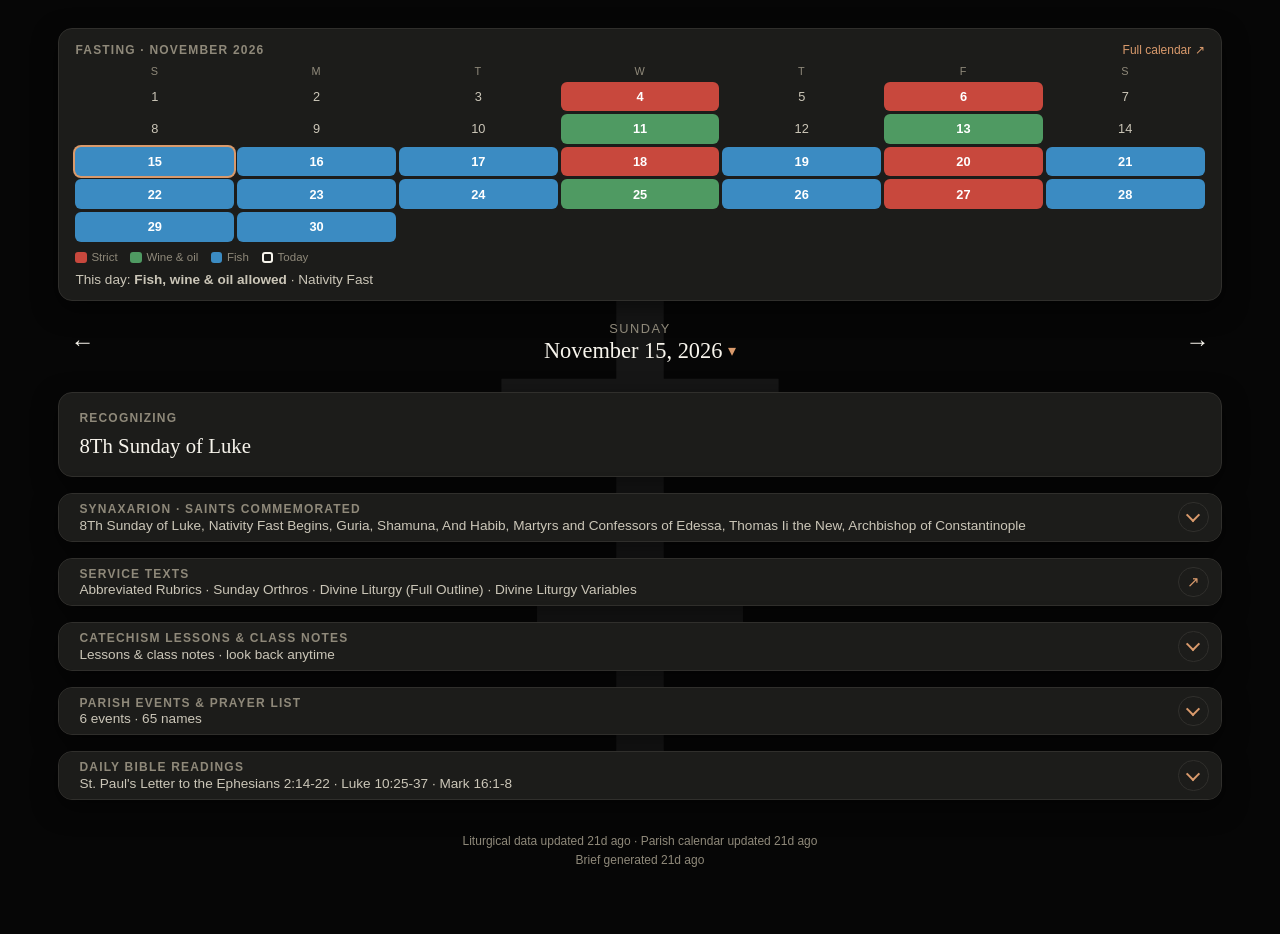
==== commit 0ada80a5: "Combine Parish Events and Prayer List into one collapsible bar" ====
--- a/index.html
+++ b/index.html
@@ -11,7 +11,7 @@
 <meta name="apple-mobile-web-app-capable" content="yes">
 <meta name="apple-mobile-web-app-status-bar-style" content="black-translucent">
 <meta name="theme-color" content="#060606">
-<link rel="stylesheet" href="brief.css?v=20261115b">
+<link rel="stylesheet" href="brief.css?v=20261115c">
 </head>
 <body>
 <svg id="bg-cross" viewBox="0 0 200 400" preserveAspectRatio="xMidYMid meet" aria-hidden="true">
@@ -28,6 +28,6 @@
 
 <script src="fasting.js"></script>
 <script src="catechism.js"></script>
-<script src="brief.js?v=20261115b"></script>
+<script src="brief.js?v=20261115c"></script>
 </body>
 </html>
--- a/brief.css
+++ b/brief.css
@@ -694,6 +694,14 @@
   }
   .prayer-names { margin: 0; font-size: 0.98rem; }
 
+  /* Combined "Parish Events & Prayer List" bar: one subheading per part. */
+  .parish-sub {
+    margin: 0 0 0.4rem; font-size: 0.75rem; letter-spacing: 0.1em; text-transform: uppercase;
+    color: var(--accent); font-weight: 600;
+  }
+  .parish-part + .parish-part { margin-top: 1.1rem; padding-top: 0.9rem; border-top: 1px solid var(--rule); }
+  .parish-none { margin: 0; color: var(--ink-faint); font-size: 0.95rem; }
+
   .banner {
     background: var(--warn-bg);
     color: var(--warn-ink);
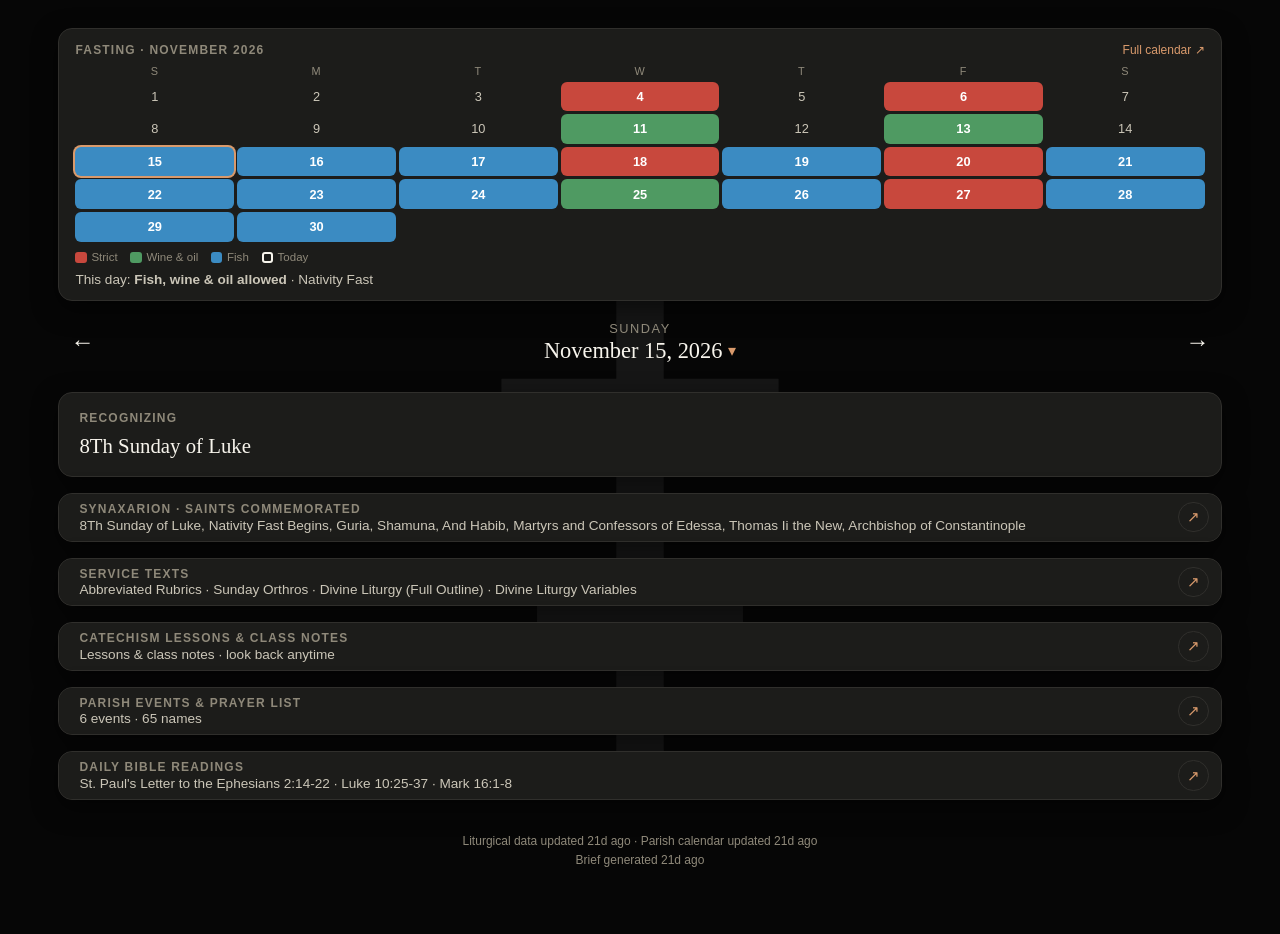
==== commit 0368bae8: "Give each brief section its own page; label New Advent bios and show OCA lives first - Synaxarion, C" ====
--- a/index.html
+++ b/index.html
@@ -11,7 +11,7 @@
 <meta name="apple-mobile-web-app-capable" content="yes">
 <meta name="apple-mobile-web-app-status-bar-style" content="black-translucent">
 <meta name="theme-color" content="#060606">
-<link rel="stylesheet" href="brief.css?v=20261115c">
+<link rel="stylesheet" href="brief.css?v=20261115d">
 </head>
 <body>
 <svg id="bg-cross" viewBox="0 0 200 400" preserveAspectRatio="xMidYMid meet" aria-hidden="true">
@@ -27,7 +27,7 @@
 </main>
 
 <script src="fasting.js"></script>
-<script src="catechism.js"></script>
-<script src="brief.js?v=20261115c"></script>
+<script src="catechism.js?v=20261115d"></script>
+<script src="brief.js?v=20261115d"></script>
 </body>
 </html>
--- a/brief.css
+++ b/brief.css
@@ -749,6 +749,7 @@
   .back-link:active { background: var(--rule); }
   .svc-page-head h1 { font-family: var(--serif); font-size: 1.5rem; font-weight: 600; margin: 0; }
   .svc-page-head p { margin: 0.15rem 0 0; color: var(--ink-faint); font-size: 0.9rem; }
+  body[data-page]:not([data-page="services"]) .svc-page-head { margin-bottom: 0.9rem; }
   body[data-page="services"] .notes-hint { margin: 0.4rem 0 0.8rem; }
   section.card.svc-page { padding-top: 0; }
   .svc-page .text-switch { top: 0; box-shadow: none; padding-top: 0.6rem; border-radius: 14px 14px 0 0; }
@@ -769,3 +770,22 @@
     appearance: none; margin-top: 0.8rem; background: none; border: 1px solid var(--rule); border-radius: 8px;
     color: var(--ink-faint); padding: 0.45rem 0.8rem; font-size: 0.85rem; cursor: pointer;
   }
+
+  /* Section pages (saints/catechism/parish/readings.html): the section is a
+     plain open card and the window scrolls; no bar, no inner scroll box. */
+  section.card.cs.page-mode > .cs-bar { display: none; }
+  .cs.page-mode > .cs-body { max-height: none; overflow: visible; padding-top: 1rem; }
+  .cs.page-mode .cs-body .cat-sticky { top: 0; box-shadow: none; }
+  .cs.page-mode .cs-body .checkable-header { top: 0; box-shadow: none; }
+
+  /* Where a text comes from (Antiochian, OCA, New Advent). */
+  .src-label { display: block; font-family: var(--sans); font-size: 0.75rem; color: var(--ink-faint); margin: 0.1rem 0 0.35rem; }
+  .src-label a { color: var(--accent); }
+  .synaxarion-panel .src-label { margin-top: 0.6rem; }
+  .src-na { color: #c9b28f; }
+  .saint-life { margin-bottom: 1.1rem; }
+  .saint-life + .saint-life { padding-top: 0.9rem; border-top: 1px solid var(--rule); }
+  .also-na { margin: 0.3rem 0 0 0.2rem; padding-left: 0.75rem; border-left: 2px solid var(--rule); }
+  .also-na-head { margin: 0 0 0.3rem; font-size: 0.72rem; letter-spacing: 0.08em; text-transform: uppercase; color: var(--ink-faint); font-weight: 600; }
+  .also-na .na-title { font-size: 0.88rem; }
+  .also-na .na-excerpt { font-size: 0.95rem; }
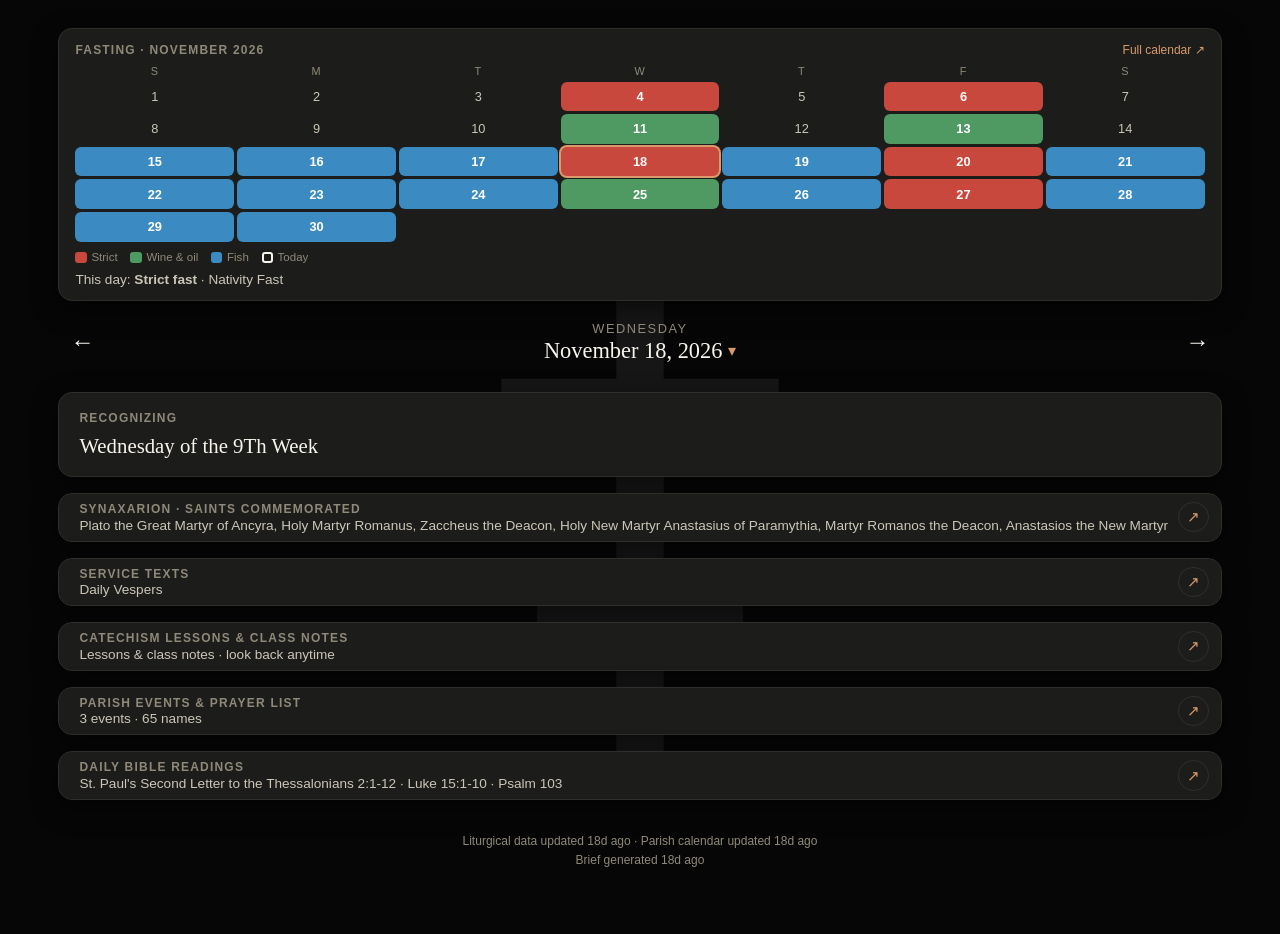
==== commit b623f90e: "Keep Back to brief, the page title and date pinned at the top of section pages while scrolling" ====
--- a/index.html
+++ b/index.html
@@ -11,7 +11,7 @@
 <meta name="apple-mobile-web-app-capable" content="yes">
 <meta name="apple-mobile-web-app-status-bar-style" content="black-translucent">
 <meta name="theme-color" content="#060606">
-<link rel="stylesheet" href="brief.css?v=20261115d">
+<link rel="stylesheet" href="brief.css?v=20261118a">
 </head>
 <body>
 <svg id="bg-cross" viewBox="0 0 200 400" preserveAspectRatio="xMidYMid meet" aria-hidden="true">
@@ -27,7 +27,7 @@
 </main>
 
 <script src="fasting.js"></script>
-<script src="catechism.js?v=20261115d"></script>
-<script src="brief.js?v=20261115d"></script>
+<script src="catechism.js?v=20261118a"></script>
+<script src="brief.js?v=20261118a"></script>
 </body>
 </html>
--- a/brief.css
+++ b/brief.css
@@ -749,11 +749,23 @@
   .back-link:active { background: var(--rule); }
   .svc-page-head h1 { font-family: var(--serif); font-size: 1.5rem; font-weight: 600; margin: 0; }
   .svc-page-head p { margin: 0.15rem 0 0; color: var(--ink-faint); font-size: 0.9rem; }
-  body[data-page]:not([data-page="services"]) .svc-page-head { margin-bottom: 0.9rem; }
+  /* Pinned page header on section pages: back link, title and date stay put
+     while the window scrolls; other sticky bars stack under it via --page-head-h. */
+  html { scroll-padding-top: var(--page-head-h, 0px); }
+  .page-head-sticky {
+    position: sticky; top: 0; z-index: 15;
+    margin: -1.75rem -1.25rem 0.9rem;
+    padding: max(0.75rem, env(safe-area-inset-top)) 1.25rem 0.6rem;
+    background: var(--bg); border-bottom: 1px solid var(--rule);
+  }
+  .page-head-sticky .back-bar { margin: 0 0 0.5rem; }
+  .page-head-sticky .svc-page-head { margin: 0; }
+  .page-head-sticky .svc-page-head h1 { font-size: 1.35rem; line-height: 1.2; }
+  .page-head-sticky .svc-page-head p { font-size: 0.85rem; }
   body[data-page="services"] .notes-hint { margin: 0.4rem 0 0.8rem; }
   section.card.svc-page { padding-top: 0; }
-  .svc-page .text-switch { top: 0; box-shadow: none; padding-top: 0.6rem; border-radius: 14px 14px 0 0; }
-  .svc-page .checkable-header { top: var(--switch-h, 0px); }
+  .svc-page .text-switch { top: var(--page-head-h, 0px); box-shadow: none; padding-top: 0.6rem; border-radius: 14px 14px 0 0; }
+  .svc-page .checkable-header { top: calc(var(--page-head-h, 0px) + var(--switch-h, 0px)); }
   .svc-page .service-text-panel { max-height: none; overflow: visible; }
   .svc-page-foot {
     position: fixed; left: 0; right: 0; bottom: 0; z-index: 20;
@@ -775,8 +787,8 @@
      plain open card and the window scrolls; no bar, no inner scroll box. */
   section.card.cs.page-mode > .cs-bar { display: none; }
   .cs.page-mode > .cs-body { max-height: none; overflow: visible; padding-top: 1rem; }
-  .cs.page-mode .cs-body .cat-sticky { top: 0; box-shadow: none; }
-  .cs.page-mode .cs-body .checkable-header { top: 0; box-shadow: none; }
+  .cs.page-mode .cs-body .cat-sticky { top: var(--page-head-h, 0px); box-shadow: none; }
+  .cs.page-mode .cs-body .checkable-header { top: var(--page-head-h, 0px); box-shadow: none; }
 
   /* Where a text comes from (Antiochian, OCA, New Advent). */
   .src-label { display: block; font-family: var(--sans); font-size: 0.75rem; color: var(--ink-faint); margin: 0.1rem 0 0.35rem; }
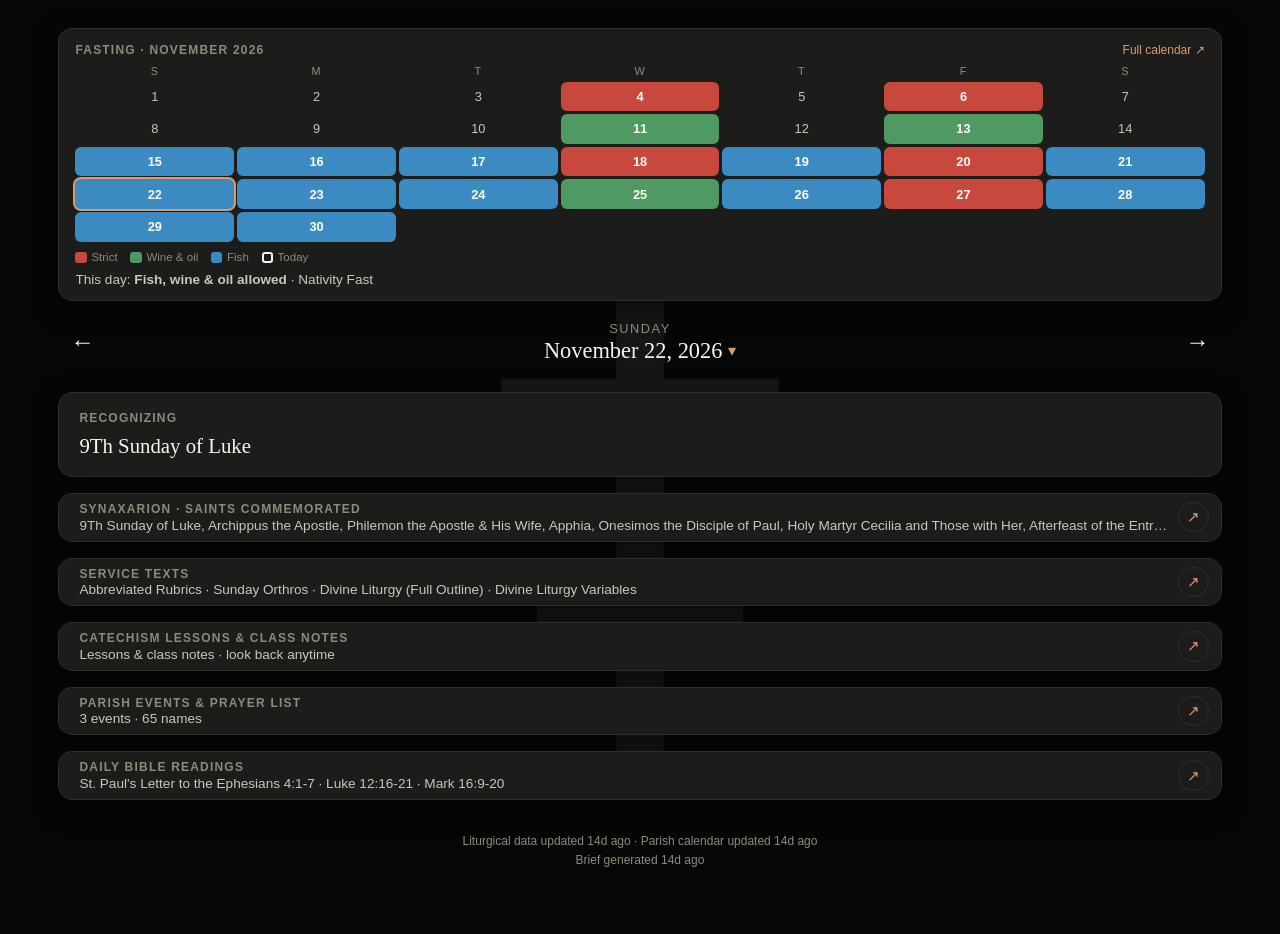
==== commit c04dacd2: "Service Texts: each text picks up where she left off when switching chips or reopening" ====
--- a/index.html
+++ b/index.html
@@ -11,7 +11,7 @@
 <meta name="apple-mobile-web-app-capable" content="yes">
 <meta name="apple-mobile-web-app-status-bar-style" content="black-translucent">
 <meta name="theme-color" content="#060606">
-<link rel="stylesheet" href="brief.css?v=20261118a">
+<link rel="stylesheet" href="brief.css?v=20261122a">
 </head>
 <body>
 <svg id="bg-cross" viewBox="0 0 200 400" preserveAspectRatio="xMidYMid meet" aria-hidden="true">
@@ -27,7 +27,7 @@
 </main>
 
 <script src="fasting.js"></script>
-<script src="catechism.js?v=20261118a"></script>
-<script src="brief.js?v=20261118a"></script>
+<script src="catechism.js?v=20261122a"></script>
+<script src="brief.js?v=20261122a"></script>
 </body>
 </html>
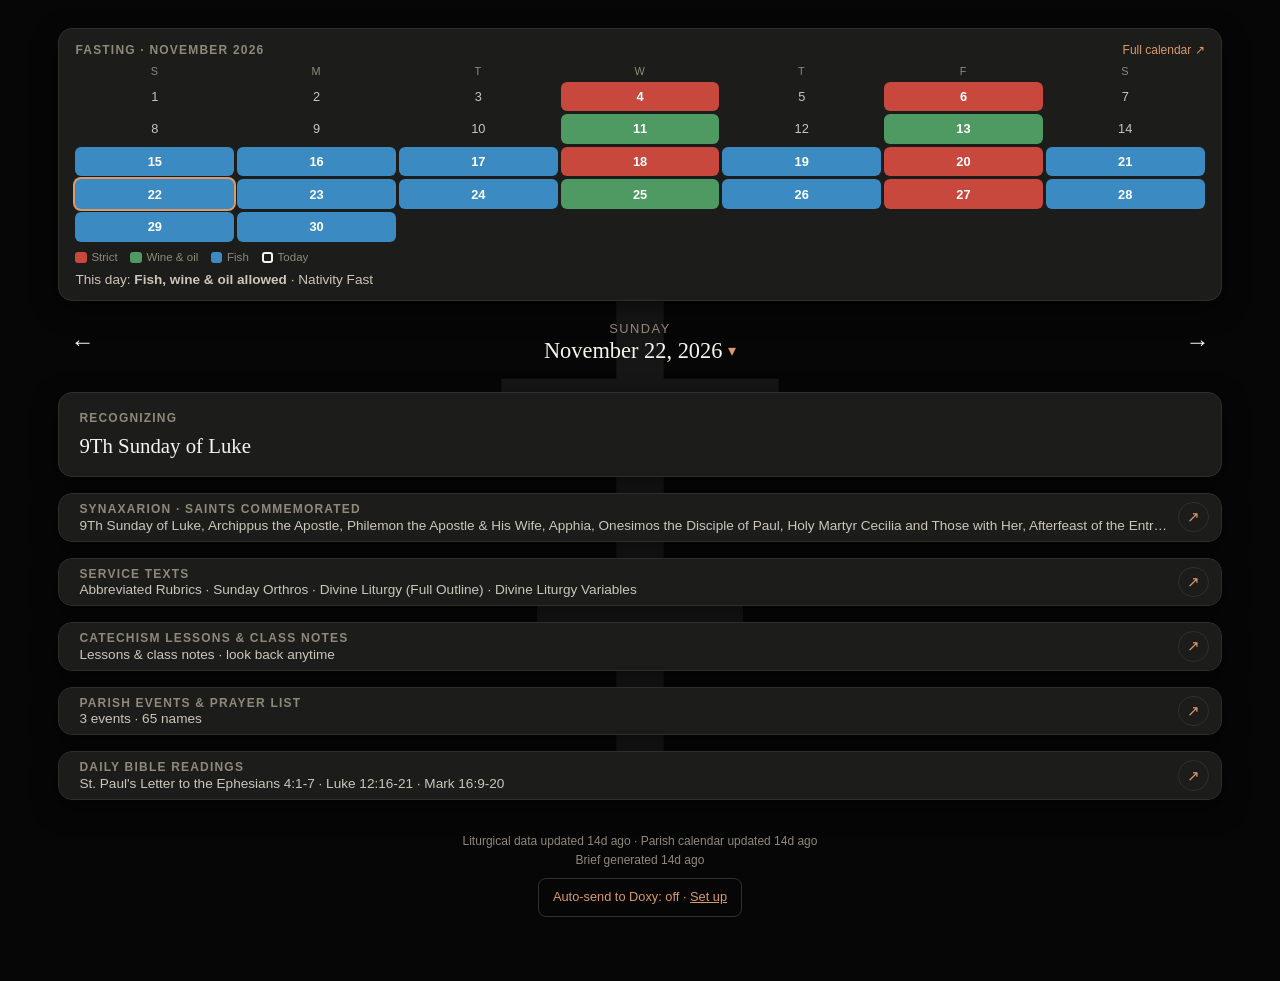
==== commit a1e3023d: "Optional auto-send of each day's service notes to one doxy-notes issue (key kept only on her phone);" ====
--- a/index.html
+++ b/index.html
@@ -2,6 +2,7 @@
 <html lang="en">
 <head>
 <meta charset="utf-8">
+<meta http-equiv="Content-Security-Policy" content="default-src 'self'; script-src 'self'; style-src 'self' 'unsafe-inline'; img-src 'self' data:; connect-src 'self' https://api.github.com; object-src 'none'; base-uri 'none'; form-action 'none'">
 <meta name="viewport" content="width=device-width, initial-scale=1, viewport-fit=cover">
 <title>Daily Orthodox Brief</title>
 <link rel="manifest" href="manifest.webmanifest">
@@ -11,7 +12,7 @@
 <meta name="apple-mobile-web-app-capable" content="yes">
 <meta name="apple-mobile-web-app-status-bar-style" content="black-translucent">
 <meta name="theme-color" content="#060606">
-<link rel="stylesheet" href="brief.css?v=20261122a">
+<link rel="stylesheet" href="brief.css?v=20261122b">
 </head>
 <body>
 <svg id="bg-cross" viewBox="0 0 200 400" preserveAspectRatio="xMidYMid meet" aria-hidden="true">
@@ -27,7 +28,7 @@
 </main>
 
 <script src="fasting.js"></script>
-<script src="catechism.js?v=20261122a"></script>
-<script src="brief.js?v=20261122a"></script>
+<script src="catechism.js?v=20261122b"></script>
+<script src="brief.js?v=20261122b"></script>
 </body>
 </html>
--- a/brief.css
+++ b/brief.css
@@ -801,3 +801,39 @@
   .also-na-head { margin: 0 0 0.3rem; font-size: 0.72rem; letter-spacing: 0.08em; text-transform: uppercase; color: var(--ink-faint); font-weight: 600; }
   .also-na .na-title { font-size: 0.88rem; }
   .also-na .na-excerpt { font-size: 0.95rem; }
+
+  /* Auto-send to Doxy: status line (services foot, brief footer) + setup sheet. */
+  .svc-page-foot .foot-left { flex: 1; min-width: 0; display: flex; flex-direction: column; gap: 0.15rem; }
+  .sync-status {
+    appearance: none; background: none; border: none; padding: 0; margin: 0; text-align: left;
+    font: inherit; font-size: 0.78rem; color: var(--ink-faint); cursor: pointer;
+  }
+  .sync-status u { text-decoration-color: currentColor; }
+  .sync-status.sync-ok { color: #8fbf8a; }
+  .sync-status.sync-off { color: var(--accent); }
+  .sync-status.sync-wait, .sync-status.sync-busy { color: var(--ink-soft); }
+  .sync-status.sync-err { color: #e0a36e; }
+  footer .sync-status-foot { margin-top: 0.5rem; font-size: 0.8rem; }
+  .sync-sheet { max-height: 88vh; overflow-y: auto; }
+  .sync-lead { font-size: 0.92rem; line-height: 1.45; color: var(--ink-soft); margin: 0.2rem 0 0.6rem; }
+  .sync-steps { margin: 0 0 0.4rem; padding-left: 1.2rem; font-size: 0.9rem; line-height: 1.45; color: var(--ink); }
+  .sync-steps li { margin-bottom: 0.6rem; }
+  .sync-steps code { font-size: 0.82rem; color: var(--ink-soft); }
+  .sync-token-link { display: inline-block; margin-bottom: 0.15rem; font-weight: 600; }
+  .sync-token-input {
+    width: 100%; margin: 0.4rem 0; padding: 0.55rem 0.65rem; border-radius: 8px; border: 1px solid var(--rule);
+    background: var(--bg); color: var(--ink); font: inherit; font-size: 0.9rem;
+  }
+  .sync-save, .sync-now, .sync-off {
+    appearance: none; background: none; border: 1px solid var(--rule); border-radius: 8px; color: var(--ink);
+    padding: 0.5rem 0.9rem; font: inherit; font-size: 0.85rem; cursor: pointer;
+  }
+  .sync-save, .sync-now { border-color: var(--accent); color: var(--accent); font-weight: 600; }
+  .sync-off { color: #e07a6e; }
+  .sync-save:disabled { opacity: 0.5; }
+  .sync-status-msg { font-size: 0.85rem; color: var(--ink-soft); min-height: 1.1em; margin: 0.5rem 0 0; }
+  .sync-msg-err { font-size: 0.88rem; color: #e0a36e; margin: 0 0 0.6rem; }
+  .sync-recent { margin: 0 0 0.6rem; padding-left: 1.1rem; font-size: 0.85rem; line-height: 1.5; color: var(--ink-soft); }
+  .sync-replace { margin-top: 0.8rem; font-size: 0.9rem; }
+  .sync-replace summary { cursor: pointer; color: var(--accent); margin-bottom: 0.5rem; }
+  .sync-fine { font-size: 0.75rem; line-height: 1.4; color: var(--ink-faint); margin: 0.7rem 0 0; }
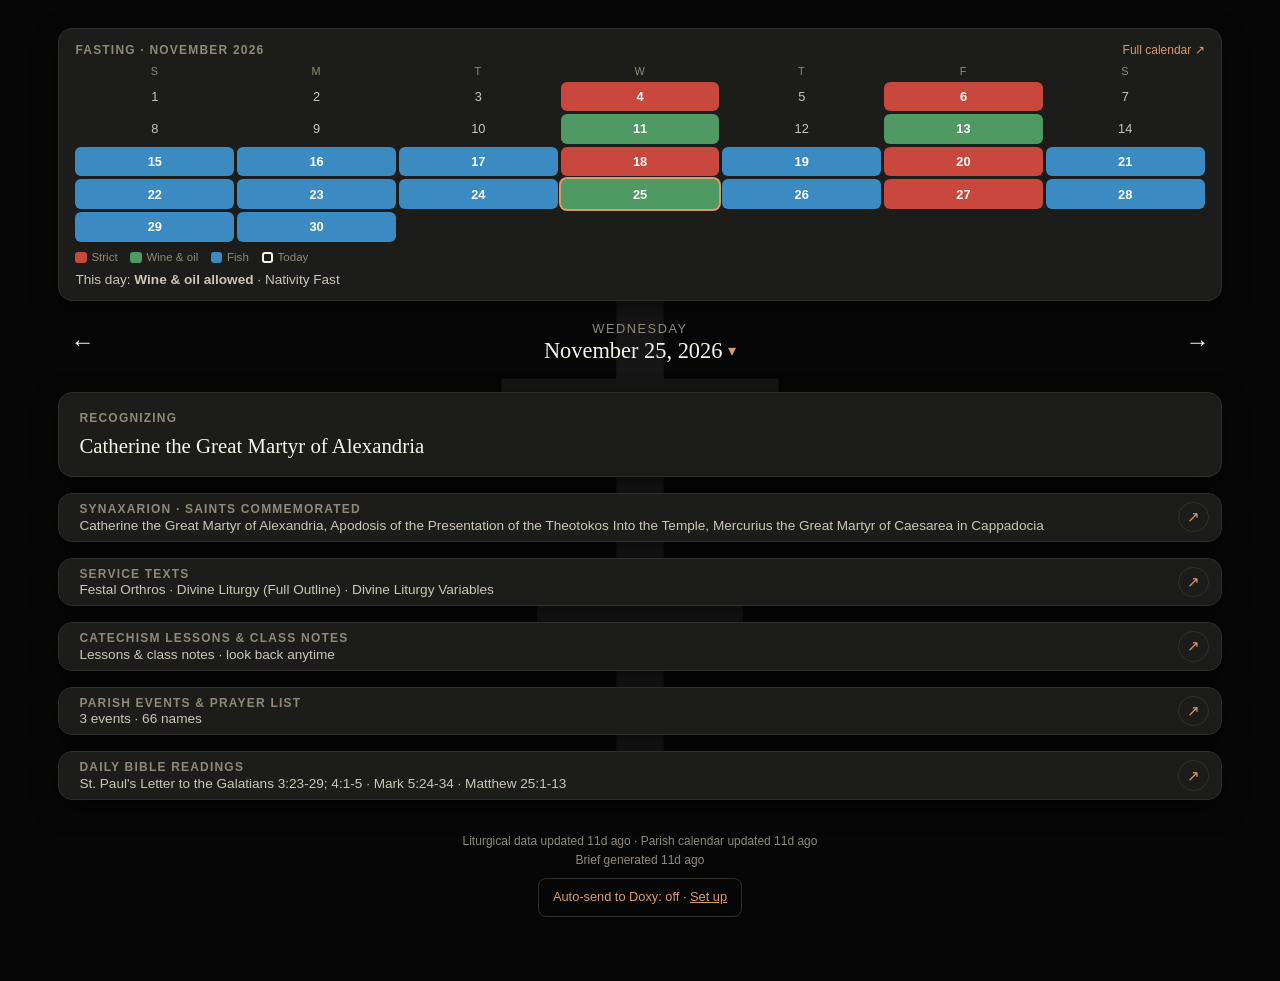
==== commit 519a3662: "Saints: show each text's source label at the top of that text" ====
--- a/index.html
+++ b/index.html
@@ -12,7 +12,7 @@
 <meta name="apple-mobile-web-app-capable" content="yes">
 <meta name="apple-mobile-web-app-status-bar-style" content="black-translucent">
 <meta name="theme-color" content="#060606">
-<link rel="stylesheet" href="brief.css?v=20261122b">
+<link rel="stylesheet" href="brief.css?v=20261125a">
 </head>
 <body>
 <svg id="bg-cross" viewBox="0 0 200 400" preserveAspectRatio="xMidYMid meet" aria-hidden="true">
@@ -28,7 +28,7 @@
 </main>
 
 <script src="fasting.js"></script>
-<script src="catechism.js?v=20261122b"></script>
-<script src="brief.js?v=20261122b"></script>
+<script src="catechism.js?v=20261125a"></script>
+<script src="brief.js?v=20261125a"></script>
 </body>
 </html>
--- a/brief.css
+++ b/brief.css
@@ -793,7 +793,8 @@
   /* Where a text comes from (Antiochian, OCA, New Advent). */
   .src-label { display: block; font-family: var(--sans); font-size: 0.75rem; color: var(--ink-faint); margin: 0.1rem 0 0.35rem; }
   .src-label a { color: var(--accent); }
-  .synaxarion-panel .src-label { margin-top: 0.6rem; }
+  .synaxarion-panel .src-label { margin: 0 0 0.45rem; }
+  .na-bio .src-label { margin: 0 0 0.15rem; }
   .src-na { color: #c9b28f; }
   .saint-life { margin-bottom: 1.1rem; }
   .saint-life + .saint-life { padding-top: 0.9rem; border-top: 1px solid var(--rule); }
